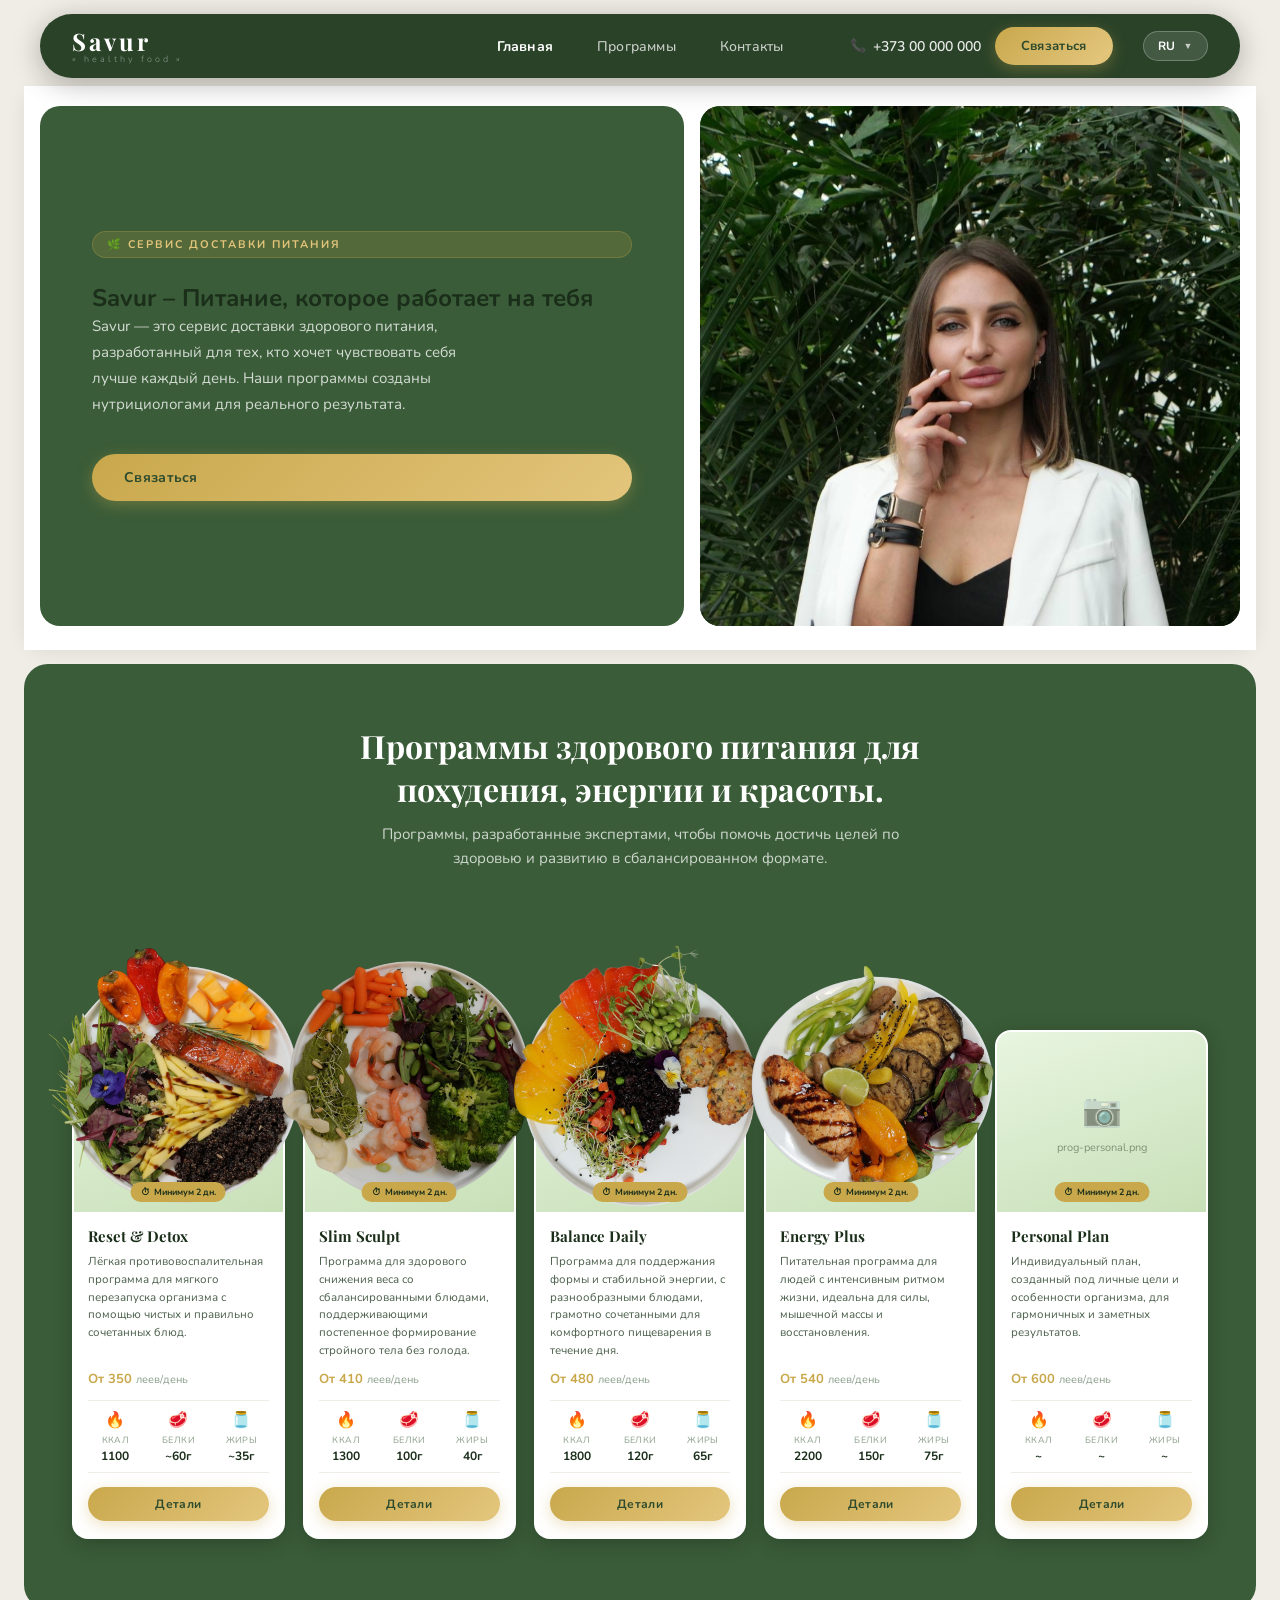
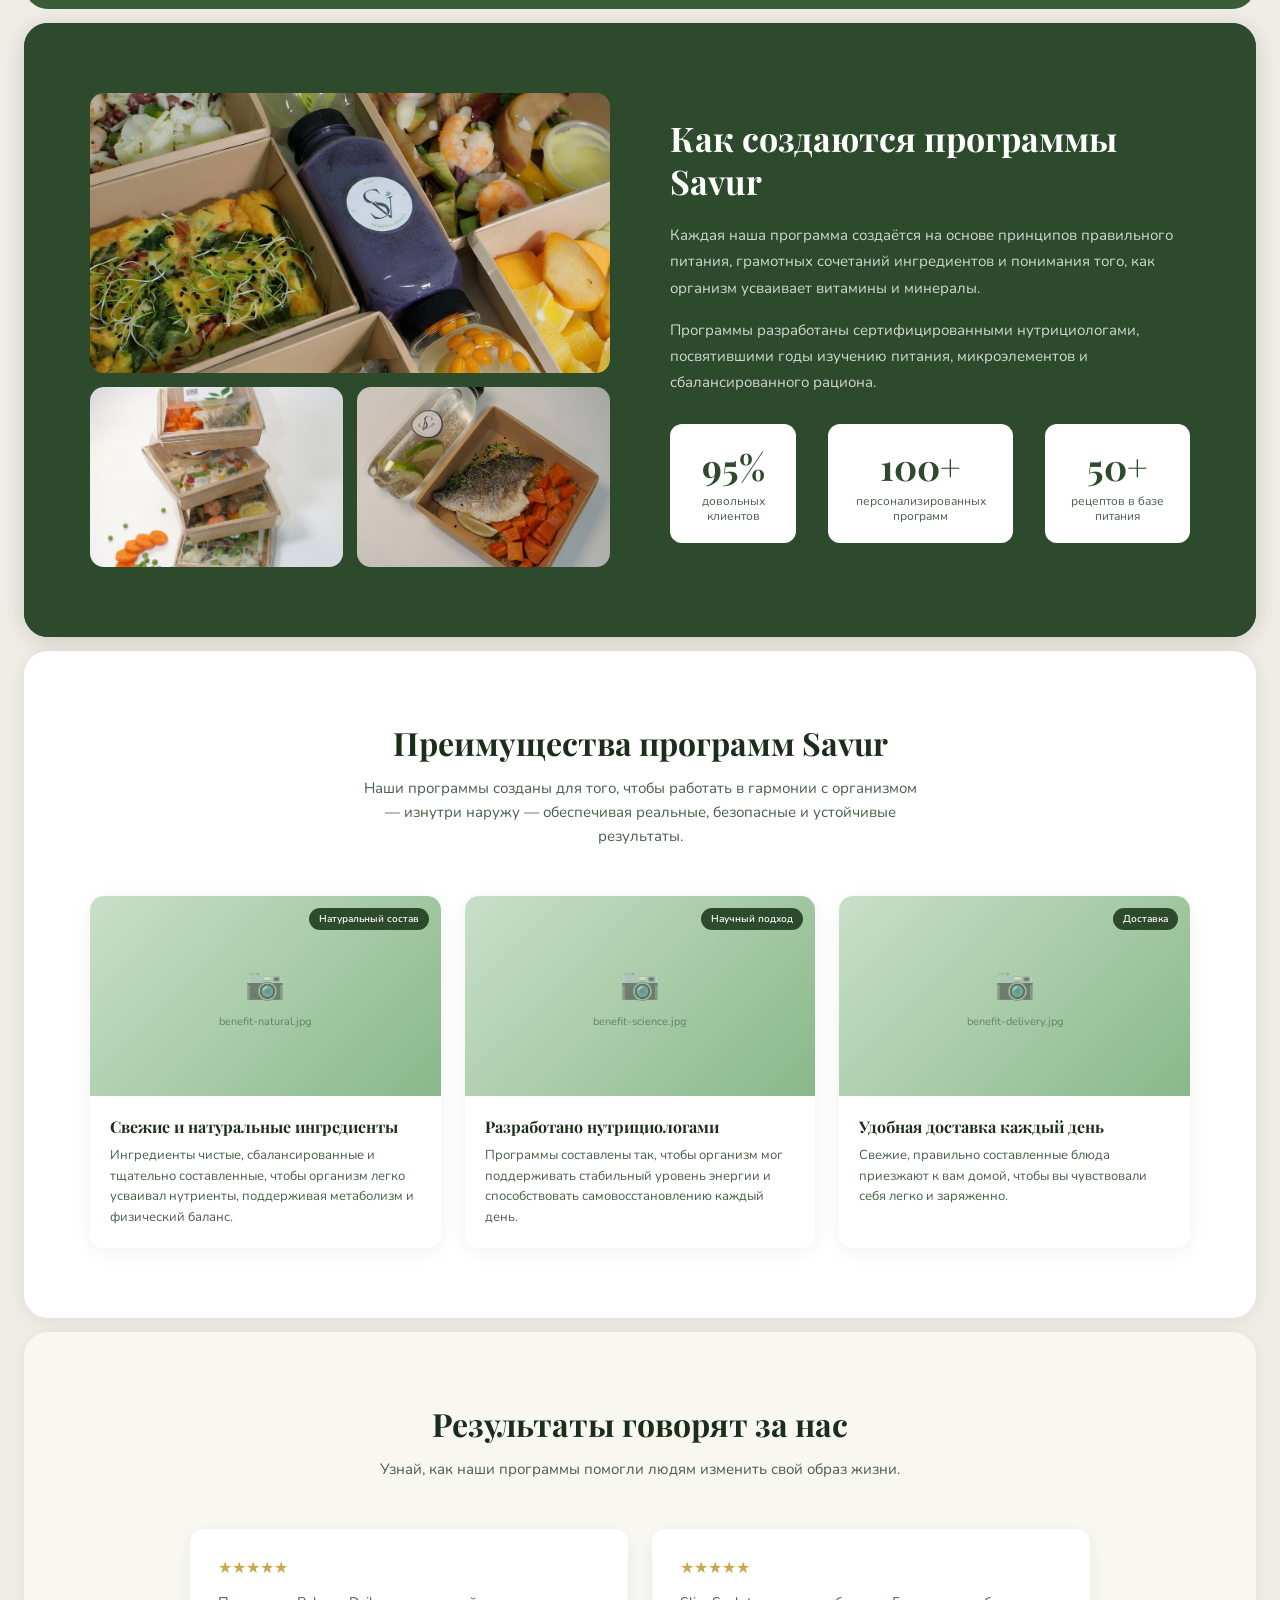
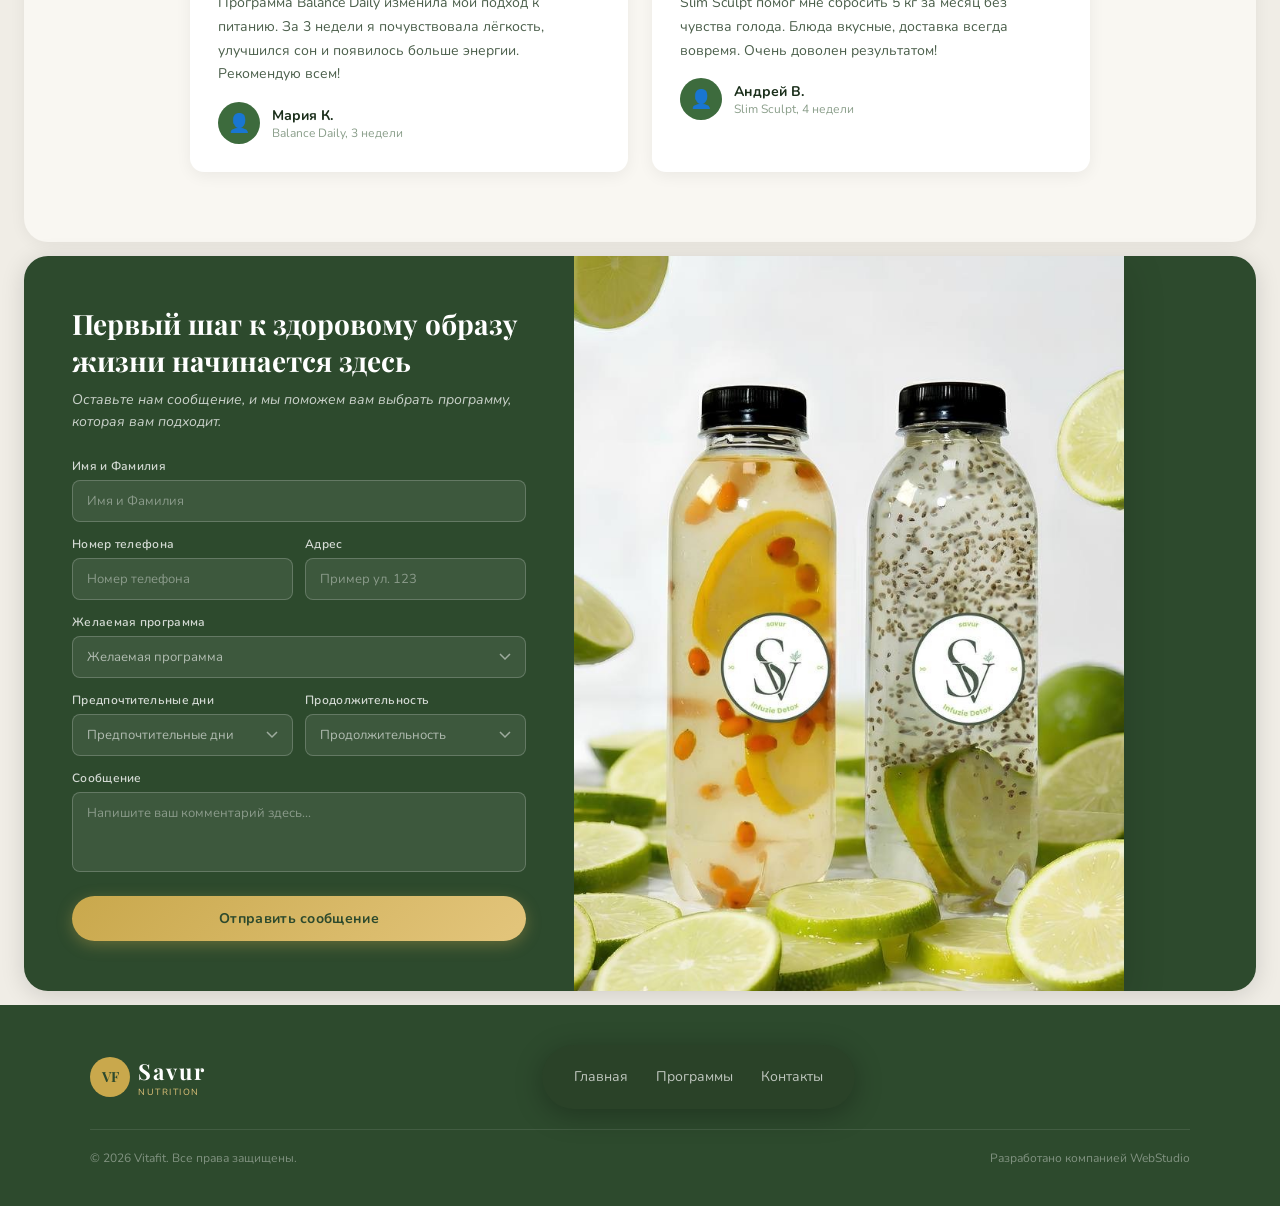
==== index.html @ 03d3e748 "06,03" ====
<!DOCTYPE html>
<html lang="ru">
<head>
<meta charset="UTF-8">
<script>
// Anti-flash: hide body immediately, apply lang before paint
(function(){
  var l=localStorage.getItem('vitafit_lang')||'ru';
  document.documentElement.setAttribute('data-lang-loading',l);
  document.write('<style id="anti-flash-style">body{visibility:hidden!important}</style>');
})();
</script>
<meta name="viewport" content="width=device-width, initial-scale=1.0, minimum-scale=1.0, maximum-scale=5.0">
<title>Savur – Главная</title>
<link href="https://fonts.googleapis.com/css2?family=Playfair+Display:wght@400;600;700&family=Nunito:wght@300;400;500;600;700&display=swap" rel="stylesheet">
<style>
  :root{--green-dark:#2d4a2d;--green-mid:#3d6b3d;--green-light:#4e8b4e;--gold:#c9a84c;--gold-light:#e2c47a;--white:#fff;--off-white:#f9f7f2;--text-dark:#1a2e1a;--text-mid:#4a5e4a;--text-light:#8a9e8a}
  *{margin:0;padding:0;box-sizing:border-box}html{scroll-behavior:smooth}
  body{font-family:'Nunito',sans-serif;color:var(--text-dark);background:#f0ede6;padding-top:8px}

  /* ── УНИВЕРСАЛЬНЫЕ СТИЛИ ИЗОБРАЖЕНИЙ ── */
  .site-img {
    width: 100%;
    height: 100%;
    object-fit: cover;
    object-position: center;
    display: block;
  }
  .site-img-round {
    width: 100%;
    height: 100%;
    object-fit: cover;
    object-position: center;
    border-radius: 50%;
    display: block;
  }
  .img-placeholder {
    width: 100%; height: 100%;
    display: flex; flex-direction: column;
    align-items: center; justify-content: center;
    gap: 8px; opacity: 0.45;
    font-family: 'Nunito', sans-serif;
  }
  .img-placeholder span { font-size: 32px; }
  .img-placeholder p { font-size: 11px; color: inherit; text-align: center; padding: 0 12px; }

  /* ── NAV ── */
  .nav-outer{position:sticky;top:14px;z-index:100;padding:0 24px;pointer-events:none}
  nav{background:#2a4228;height:64px;display:flex;align-items:center;justify-content:space-between;border-radius:50px;box-shadow:0 6px 28px rgba(0,0,0,.28);padding:0 32px;pointer-events:all;max-width:1200px;margin:0 auto}
  .nav-logo{display:flex;flex-direction:column;align-items:flex-start;text-decoration:none;line-height:1}
  .nav-logo-icon{display:none!important}
  .nav-logo-text{font-family:'Playfair Display',serif;font-size:24px;font-weight:700;color:#fff;letter-spacing:3px}
  .nav-logo-sub{font-size:9px;color:rgba(255,255,255,.45);letter-spacing:3px;font-weight:300;margin-top:2px}
  .nav-links{display:flex;gap:4px;list-style:none;position:absolute;left:50%;transform:translateX(-50%)}
  .nav-links a{color:rgba(255,255,255,.75);text-decoration:none;font-size:14px;font-weight:500;padding:8px 20px;border-radius:6px;transition:color .2s;letter-spacing:.2px;background:transparent!important;border:none!important;box-shadow:none!important}
  .nav-links a:hover{color:#fff;background:rgba(255,255,255,.08)!important}
  .nav-links a.active{color:#fff;font-weight:700}
  .nav-right{display:flex;align-items:center;gap:14px}
  .nav-phone{display:flex;align-items:center;gap:7px;color:rgba(255,255,255,.9);font-size:14px;font-weight:600;text-decoration:none;transition:color .2s}
  .nav-phone::before{content:'📞';font-size:13px}
  .nav-phone:hover{color:#e2c47a}
  .btn-contact{background:linear-gradient(135deg,#c9a84c 0%,#e2c47a 50%,#c9a84c 100%)!important;background-size:200% auto!important;color:#1a2e1a!important;border:none!important;border-radius:50px!important;padding:10px 26px;font-size:13px;font-weight:700;cursor:pointer;text-decoration:none;font-family:'Nunito',sans-serif;transition:background-position .4s,box-shadow .2s,transform .15s;box-shadow:0 4px 14px rgba(201,168,76,.4)!important}
  .btn-contact:hover{background-position:right center!important;box-shadow:0 6px 20px rgba(201,168,76,.6)!important;transform:translateY(-1px)!important}

  /* LANG SWITCHER */
  .lang-switcher{position:relative;margin-left:16px;user-select:none}
  .lang-trigger{display:flex;align-items:center;gap:6px;background:rgba(255,255,255,.12);color:var(--white);border:1.5px solid rgba(255,255,255,.25);border-radius:50px;padding:6px 14px;font-size:12px;font-weight:700;cursor:pointer;font-family:'Nunito',sans-serif;letter-spacing:.5px;transition:all .2s}
  .lang-trigger:hover{background:rgba(255,255,255,.2);border-color:rgba(255,255,255,.45)}
  .lang-trigger .lang-arrow{font-size:9px;opacity:.7;transition:transform .2s;margin-left:2px}
  .lang-switcher.open .lang-trigger{background:rgba(255,255,255,.2);border-color:rgba(255,255,255,.5)}
  .lang-switcher.open .lang-arrow{transform:rotate(180deg)}
  .lang-dropdown{display:none;position:absolute;top:calc(100% + 6px);right:0;background:var(--green-dark);border:1.5px solid rgba(255,255,255,.18);border-radius:10px;overflow:hidden;min-width:70px;box-shadow:0 8px 24px rgba(0,0,0,.25);z-index:200}
  .lang-switcher.open .lang-dropdown{display:block}
  .lang-option{display:block;width:100%;padding:9px 16px;font-size:12px;font-weight:700;color:rgba(255,255,255,.7);background:transparent;border:none;cursor:pointer;font-family:'Nunito',sans-serif;letter-spacing:.5px;text-align:center;transition:all .15s}
  .lang-option:hover{background:rgba(255,255,255,.1);color:var(--white)}
  .lang-option.active{color:var(--green-dark);background:var(--gold)}

  .section-title{font-family:'Playfair Display',serif;font-size:32px;font-weight:700;color:var(--text-dark);margin-bottom:12px;text-align:center}
  .section-sub{color:var(--text-mid);font-size:15px;text-align:center;max-width:560px;margin:0 auto 48px;line-height:1.6}
  .section-title.white{color:var(--white)}.section-sub.white{color:rgba(255,255,255,.75)}
  .btn-primary{display:inline-block;background:var(--gold);color:var(--green-dark);padding:14px 32px;border-radius:8px;font-weight:700;font-size:14px;text-decoration:none;border:none;cursor:pointer;font-family:'Nunito',sans-serif;transition:background .2s,transform .15s}
  .btn-primary:hover{background:var(--gold-light);transform:translateY(-2px)}

  /* HERO */
  .hero-wrap{padding:20px 40px 32px;background:var(--white);display:flex;gap:16px;align-items:stretch;max-width:1280px;margin:0 auto}
  .hero-left{flex:1;background:#3a5c38;border-radius:20px;padding:60px 52px;display:flex;flex-direction:column;justify-content:center;min-height:520px}
  .hero-tag{display:inline-block;background:rgba(201,168,76,.18);color:var(--gold-light);font-size:11px;font-weight:700;letter-spacing:2px;text-transform:uppercase;padding:5px 14px;border-radius:20px;margin-bottom:24px;border:1px solid rgba(201,168,76,.25)}
  .hero h1{font-family:'Playfair Display',serif;font-size:44px;line-height:1.18;color:var(--white);font-weight:700;margin-bottom:20px}
  .hero h1 span{color:var(--gold-light)}
  .hero-desc{color:rgba(255,255,255,.78);font-size:15px;line-height:1.72;max-width:400px;margin-bottom:36px}

  /* HERO IMAGE — flex:1, фиксированная высота, cover */
  .hero-right {
    flex: 1;
    border-radius: 20px;
    overflow: hidden;
    height: 520px;
    background: linear-gradient(160deg,#4a7a3a,#2a4020);
    position: relative;
  }
  .hero-right .site-img {
    width: 100%;
    height: 100%;
    object-fit: cover;
    object-position: center top;
  }

  /* PROGRAMS */
  .programs-section{background:transparent;padding:60px 48px 70px}
  .programs-grid{display:grid;grid-template-columns:repeat(5,1fr);gap:18px;max-width:1260px;margin:160px auto 0}
  .prog-card{background:var(--white);border-radius:16px;overflow:visible;display:flex;flex-direction:column;transition:transform .2s,box-shadow .2s;box-shadow:0 4px 20px rgba(0,0,0,.22);border:2px solid rgba(255,255,255,.9)}
  .prog-card:hover{transform:translateY(-5px);box-shadow:0 14px 36px rgba(0,0,0,.32)}

  /* КАРТОЧКИ ПРОГРАММ */
  .prog-card-img {
    height: 180px;
    overflow: visible;
    position: relative;
    background: linear-gradient(160deg,#e8f5e0 0%,#c8e0b8 100%);
    border-radius: 14px 14px 0 0;
    flex-shrink: 0;
  }
  .prog-card-img .site-img {
    width: 130%;
    height: auto;
    max-height: 340px;
    object-fit: contain;
    object-position: center bottom;
    position: absolute;
    bottom: 0;
    left: 50%;
    transform: translateX(-50%);
  }

  .prog-badge{position:absolute;bottom:10px;left:50%;transform:translateX(-50%);white-space:nowrap;background:var(--gold);color:#1a2e1a;font-size:9px;font-weight:700;padding:4px 10px;border-radius:20px;display:flex;align-items:center;gap:4px}
  .prog-badge::before{content:'⏱';font-size:9px}
  .prog-card-body{padding:14px 14px 16px;display:flex;flex-direction:column;flex:1}
  .prog-card-name{font-family:'Playfair Display',serif;font-size:15px;font-weight:700;color:var(--text-dark);margin-bottom:7px}
  .prog-card-desc{font-size:11.5px;color:var(--text-mid);line-height:1.55;margin-bottom:10px;flex:1}
  .prog-card-price{font-size:13px;font-weight:700;color:var(--gold);margin-bottom:12px}
  .prog-card-price span{font-size:11px;color:var(--text-light);font-weight:400}
  .prog-macros{display:flex;gap:8px;margin-bottom:14px;padding:8px 0;border-top:1px solid #f0ede6;border-bottom:1px solid #f0ede6}
  .macro-item{flex:1;text-align:center}
  .macro-icon{font-size:16px;margin-bottom:3px;display:block}
  .macro-label{font-size:9px;color:var(--text-light);text-transform:uppercase;letter-spacing:.4px;display:block;margin-bottom:2px}
  .macro-val{font-size:12px;font-weight:700;color:var(--text-dark);display:block}
  .btn-sm{display:block;text-align:center;background:linear-gradient(135deg,#c9a84c 0%,#e2c47a 50%,#c9a84c 100%);background-size:200% auto;color:#1a2e1a;padding:9px 16px;border-radius:50px;font-size:12px;font-weight:700;text-decoration:none;transition:background-position .3s,box-shadow .2s;box-shadow:0 3px 10px rgba(201,168,76,.3)}
  .btn-sm:hover{background-position:right center;box-shadow:0 5px 16px rgba(201,168,76,.5)}

  /* HOW */
  .how-section{background:var(--green-dark);padding:70px 40px}
  .how-inner{max-width:1100px;margin:0 auto;display:grid;grid-template-columns:1fr 1fr;gap:60px;align-items:center}
  .how-imgs{display:grid;grid-template-columns:1fr 1fr;grid-template-rows:auto auto;gap:14px}

  /* HOW IMAGES — фиксированная высота, cover */
  .how-img-big {
    grid-column: 1/-1;
    height: 280px;
    border-radius: 14px;
    overflow: hidden;
    background: linear-gradient(135deg,#4a7a3a,#2a5020);
  }
  .how-img-big .site-img {
    width: 100%;
    height: 100%;
    object-fit: cover;
    object-position: center;
  }
  .how-img-sm {
    height: 180px;
    border-radius: 14px;
    overflow: hidden;
    background: linear-gradient(135deg,#4a7a3a,#2a5020);
  }
  .how-img-sm .site-img {
    width: 100%;
    height: 100%;
    object-fit: cover;
    object-position: center;
  }

  .how-text h2{font-family:'Playfair Display',serif;font-size:34px;font-weight:700;color:var(--white);margin-bottom:20px;line-height:1.25}
  .how-text p{color:rgba(255,255,255,.78);line-height:1.75;font-size:15px;margin-bottom:16px}
  .stats-row{display:flex;gap:32px;margin-top:28px}
  .stat-num{font-family:'Playfair Display',serif;font-size:36px;font-weight:700;color:var(--green-dark)}
  .stat-label{font-size:12px;color:var(--text-mid);margin-top:4px;line-height:1.3;text-align:center}
  .stat-item{text-align:center;background:var(--white);border-radius:12px;padding:18px 12px}

  /* BENEFITS */
  .benefits-section{background:transparent;padding:70px 40px}
  .benefits-grid{max-width:1100px;margin:0 auto;display:grid;grid-template-columns:repeat(3,1fr);gap:24px}
  .benefit-card{border-radius:14px;overflow:hidden;box-shadow:0 4px 20px rgba(0,0,0,.06);transition:transform .2s,box-shadow .2s}
  .benefit-card:hover{transform:translateY(-4px);box-shadow:0 8px 28px rgba(0,0,0,.1)}

  /* BENEFIT IMAGES — фиксированная высота, cover */
  .benefit-img {
    height: 200px;
    overflow: hidden;
    position: relative;
    background: linear-gradient(135deg,#c8e0c8,#8ab88a);
  }
  .benefit-img .site-img {
    width: 100%;
    height: 100%;
    object-fit: cover;
    object-position: center;
  }
  .benefit-img .tag{position:absolute;top:12px;right:12px;background:var(--green-dark);color:var(--white);font-size:10px;font-weight:600;padding:4px 10px;border-radius:20px}
  .benefit-body{padding:20px;background:var(--white)}
  .benefit-body h4{font-family:'Playfair Display',serif;font-size:16px;color:var(--text-dark);margin-bottom:8px}
  .benefit-body p{font-size:13px;color:var(--text-mid);line-height:1.6}

  /* TESTIMONIALS */
  .testimonials-section{background:transparent;padding:70px 40px}
  .testimonials-slider{max-width:900px;margin:0 auto;display:grid;grid-template-columns:1fr 1fr;gap:24px}
  .testimonial-card{background:var(--white);border-radius:14px;padding:28px;box-shadow:0 4px 16px rgba(0,0,0,.06)}
  .stars{color:var(--gold);font-size:16px;margin-bottom:12px}
  .testimonial-text{font-size:14px;color:var(--text-mid);line-height:1.7;margin-bottom:16px}
  .testimonial-author{display:flex;align-items:center;gap:12px}
  .author-avatar{width:42px;height:42px;border-radius:50%;background:var(--green-mid);display:flex;align-items:center;justify-content:center;color:var(--white);font-size:18px}
  .author-name{font-weight:700;font-size:14px;color:var(--text-dark)}
  .author-sub{font-size:12px;color:var(--text-light)}

  /* CTA */
  .cta-section{background:transparent;display:grid;grid-template-columns:1fr 1fr;border-radius:20px;overflow:hidden;max-width:1100px;margin:60px auto;box-shadow:0 12px 40px rgba(0,0,0,.15)}
  .cta-form-wrap{padding:50px 48px}
  .cta-form-wrap h2{font-family:'Playfair Display',serif;font-size:28px;color:var(--white);font-weight:700;margin-bottom:10px;line-height:1.3}
  .cta-form-wrap>p{color:rgba(255,255,255,.75);font-size:14px;font-style:italic;line-height:1.6;margin-bottom:24px}
  .cta-form-group{margin-bottom:14px}
  .cta-form-group label{display:block;font-size:12px;font-weight:600;color:rgba(255,255,255,.8);margin-bottom:6px;letter-spacing:.3px}
  .cta-form-group input,.cta-form-group select,.cta-form-group textarea{width:100%;padding:11px 14px;border:1.5px solid rgba(255,255,255,.2);border-radius:8px;font-size:13px;font-family:'Nunito',sans-serif;background:rgba(255,255,255,.08);color:var(--white);transition:border-color .2s,background .2s;outline:none}
  .cta-form-group input::placeholder,.cta-form-group textarea::placeholder{color:rgba(255,255,255,.4)}
  .cta-form-group select{color:rgba(255,255,255,.6);-webkit-appearance:none;background-image:url("data:image/svg+xml,%3Csvg xmlns='http://www.w3.org/2000/svg' width='12' height='8' viewBox='0 0 12 8'%3E%3Cpath d='M1 1l5 5 5-5' stroke='rgba(255,255,255,0.5)' stroke-width='1.5' fill='none'/%3E%3C/svg%3E");background-repeat:no-repeat;background-position:right 14px center;background-color:rgba(255,255,255,.08)}
  .cta-form-group select option{background:var(--green-dark);color:var(--white)}
  .cta-form-group input:focus,.cta-form-group select:focus,.cta-form-group textarea:focus{border-color:var(--gold);background:rgba(255,255,255,.12)}
  .cta-form-row{display:grid;grid-template-columns:1fr 1fr;gap:12px;margin-bottom:14px}
  .cta-phone-row{display:grid;grid-template-columns:100px 1fr;gap:8px}
  .cta-form-group textarea{resize:none;min-height:80px}
  .btn-cta-submit{background:var(--gold);color:var(--green-dark);border:none;border-radius:8px;padding:13px;font-size:14px;font-weight:700;cursor:pointer;font-family:'Nunito',sans-serif;transition:background .2s,transform .15s;width:100%;margin-top:4px}
  .btn-cta-submit:hover{background:var(--gold-light);transform:translateY(-1px)}

  /* CTA IMAGE — заполняет правую колонку полностью */
  .cta-right-img {
    overflow: hidden;
    position: relative;
    background: linear-gradient(135deg,#3a6030 0%,#1e3d18 100%);
    min-height: 400px;
  }
  .cta-right-img .site-img {
    width: 100%;
    height: 100%;
    object-fit: cover;
    object-position: center;
    position: absolute;
    top: 0; left: 0;
  }

  /* FOOTER */
  footer{background:var(--green-dark);padding:40px}
  .footer-inner{max-width:1100px;margin:0 auto;display:flex;justify-content:space-between;align-items:center;padding-bottom:20px;margin-bottom:20px;border-bottom:1px solid rgba(255,255,255,.1)}
  .footer-logo{display:flex;align-items:center;gap:8px;text-decoration:none}
  .footer-logo-icon{width:40px;height:40px;background:var(--gold);border-radius:50%;display:flex;align-items:center;justify-content:center;font-family:'Playfair Display',serif;font-size:14px;font-weight:700;color:var(--green-dark)}
  .footer-logo-text{font-family:'Playfair Display',serif;font-size:22px;font-weight:700;color:var(--white);letter-spacing:2px}
  .footer-nav{display:flex;gap:28px}
  .footer-nav a{color:rgba(255,255,255,.7);text-decoration:none;font-size:14px;transition:color .2s}
  .footer-nav a:hover{color:var(--gold-light)}
  .footer-bottom{max-width:1100px;margin:0 auto;display:flex;justify-content:space-between;align-items:center}
  .footer-copy,.footer-dev{color:rgba(255,255,255,.4);font-size:12px}

  /* MODAL */
  .modal-overlay{display:none;position:fixed;inset:0;background:rgba(0,0,0,.6);z-index:1000;align-items:center;justify-content:center;padding:20px}
  .modal-overlay.open{display:flex}
  .modal{background:var(--white);border-radius:20px;max-width:560px;width:100%;overflow:hidden;box-shadow:0 20px 60px rgba(0,0,0,.3);animation:modalIn .25s ease}
  @keyframes modalIn{from{opacity:0;transform:scale(.95) translateY(16px)}to{opacity:1;transform:scale(1) translateY(0)}}
  .modal-img{height:180px;background:linear-gradient(135deg,#4a7a3a,#2a5020);display:flex;align-items:center;justify-content:center;font-size:64px;position:relative}
  .modal-badge{position:absolute;top:14px;left:14px;background:var(--gold);color:var(--green-dark);font-size:10px;font-weight:700;padding:4px 12px;border-radius:20px}
  .modal-close{position:absolute;top:14px;right:14px;background:rgba(0,0,0,.3);color:var(--white);border:none;width:32px;height:32px;border-radius:50%;font-size:18px;cursor:pointer;display:flex;align-items:center;justify-content:center;transition:background .2s}
  .modal-close:hover{background:rgba(0,0,0,.5)}
  .modal-body{padding:28px 32px 32px}
  .modal-title{font-family:'Playfair Display',serif;font-size:26px;font-weight:700;color:var(--text-dark);margin-bottom:8px}
  .modal-price{font-size:18px;font-weight:700;color:var(--green-dark);margin-bottom:14px}
  .modal-price span{font-size:13px;color:var(--text-light);font-weight:400}
  .modal-desc{font-size:14px;color:var(--text-mid);line-height:1.7;margin-bottom:18px}
  .modal-features{list-style:none;margin-bottom:24px}
  .modal-features li{font-size:13px;color:var(--text-mid);padding:5px 0;display:flex;align-items:center;gap:8px;border-bottom:1px solid #f0f0f0}
  .modal-features li:last-child{border-bottom:none}
  .modal-features li::before{content:'✓';color:var(--green-light);font-weight:700;font-size:14px;flex-shrink:0}
  .modal-actions{display:flex;gap:12px}
  .btn-modal-order{flex:1;background:var(--gold);color:var(--green-dark);border:none;border-radius:8px;padding:12px;font-size:14px;font-weight:700;cursor:pointer;font-family:'Nunito',sans-serif;transition:background .2s;text-decoration:none;text-align:center;display:block}
  .btn-modal-order:hover{background:var(--gold-light)}
  .btn-modal-close{background:transparent;color:var(--text-mid);border:2px solid #ddd;border-radius:8px;padding:12px 20px;font-size:14px;font-weight:600;cursor:pointer;font-family:'Nunito',sans-serif;transition:all .2s}
  .btn-modal-close:hover{border-color:var(--green-mid);color:var(--green-dark)}

  /* SECTION CONTAINERS */
  .sc{margin:14px auto;border-radius:24px;overflow:hidden;max-width:1200px;width:calc(100% - 48px)}
  .sc:first-of-type{margin-top:32px}
  .sc-white{background:var(--white);box-shadow:0 2px 20px rgba(0,0,0,.08)}
  .sc-green{background:#3a5c38}
  .sc-offwhite{background:var(--off-white);box-shadow:0 2px 16px rgba(0,0,0,.06)}
  .sc-dark{background:var(--green-dark);box-shadow:0 4px 24px rgba(0,0,0,.14)}

  /* GOLDEN BUTTONS */
  .btn-primary, .btn-order, .btn-cta-submit, .btn-om-submit,
  .btn-fill, .btn-sm, .btn-contact, .btn-modal-order {
    background: linear-gradient(135deg, #c9a84c 0%, #e2c47a 50%, #c9a84c 100%) !important;
    background-size: 200% auto !important;
    color: #2d4a2d !important;
    border: none !important;
    border-radius: 30px !important;
    font-weight: 700 !important;
    letter-spacing: 0.3px;
    transition: background-position 0.4s ease, transform 0.2s ease, box-shadow 0.2s ease !important;
    box-shadow: 0 4px 15px rgba(201,168,76,0.35) !important;
    cursor: pointer;
    text-decoration: none;
    display: inline-block;
  }
  .btn-primary:hover, .btn-order:hover, .btn-cta-submit:hover, .btn-om-submit:hover,
  .btn-fill:hover, .btn-sm:hover, .btn-contact:hover, .btn-modal-order:hover {
    background-position: right center !important;
    transform: translateY(-2px) scale(1.02) !important;
    box-shadow: 0 6px 22px rgba(201,168,76,0.55) !important;
    color: #1a2e1a !important;
  }
  .btn-outline {
    background: transparent !important;
    color: var(--green-dark) !important;
    border: 2px solid var(--green-mid) !important;
    border-radius: 30px !important;
    box-shadow: none !important;
    transition: all 0.2s !important;
  }
  .btn-outline:hover {
    background: var(--green-dark) !important;
    color: white !important;
    transform: translateY(-1px) !important;
    box-shadow: 0 4px 12px rgba(45,74,45,0.25) !important;
  }

  /* ITI Phone */
  .iti { width: 100% !important; }
  .iti__flag-container { position: absolute !important; background: transparent !important; }
  .iti__selected-flag { background: transparent !important; border-radius: 8px 0 0 8px !important; }
  .iti__selected-flag:hover,.iti__selected-flag:focus { background: rgba(0,0,0,.04) !important; }
  .iti--separate-dial-code .iti__selected-flag { background: rgba(0,0,0,.03) !important; border-right: 1px solid #e2e2e2 !important; }
  .iti--separate-dial-code .iti__selected-flag:hover { background: rgba(0,0,0,.06) !important; }
  .order-modal .iti--separate-dial-code .iti__selected-flag,
  .cta-form-wrap .iti--separate-dial-code .iti__selected-flag { background: rgba(255,255,255,.08) !important; border-right: 1px solid rgba(255,255,255,.15) !important; }
  .order-modal .iti--separate-dial-code .iti__selected-flag:hover,
  .cta-form-wrap .iti--separate-dial-code .iti__selected-flag:hover { background: rgba(255,255,255,.15) !important; }
  .phone-iti-wrap { width: 100%; }
  .iti input[type=tel], .iti input[type=text] { padding-left: 90px !important; width: 100% !important; }

  @media(max-width:900px){
    nav{padding:0 16px}.nav-links{display:none}
    .hero-wrap{flex-direction:column;padding:12px 16px 20px}
    .hero-left{padding:40px 28px;min-height:auto}
    .hero h1{font-size:30px}
    .hero-right{height:260px}
    .programs-grid{grid-template-columns:repeat(2,1fr)}
    .how-inner{grid-template-columns:1fr}.how-imgs{grid-template-columns:1fr 1fr}
    .benefits-grid{grid-template-columns:1fr}
    .testimonials-slider{grid-template-columns:1fr}
    .cta-section{grid-template-columns:1fr;margin:20px}.cta-right-img{display:none}
    .sc{width:calc(100% - 24px)}
  }
</style>
  <link rel="stylesheet" href="https://cdnjs.cloudflare.com/ajax/libs/intl-tel-input/17.0.19/css/intlTelInput.css"/>
<link rel="stylesheet" href="mobile.css">
</head>
<body>

<div class="nav-outer"><nav>
  <a class="nav-logo" href="index.html">
    <span class="nav-logo-text">Savur</span>
    <span class="nav-logo-sub">« healthy food »</span>
  </a>
  <ul class="nav-links">
    <li><a href="index.html" class="active" data-i18n="nav_home">Главная</a></li>
    <li><a href="programs.html" data-i18n="nav_programs">Программы</a></li>
    <li><a href="contacts.html" data-i18n="nav_contacts">Контакты</a></li>
  </ul>
  <div class="nav-right">
    <a class="nav-phone" href="tel:+37300000000">+373 00 000 000</a>
    <a class="btn-contact" href="contacts.html" data-i18n="nav_connect">Связаться</a>
    <div class="lang-switcher">
      <button class="lang-trigger">
        <span class="lang-current">RU</span>
        <span class="lang-arrow">▼</span>
      </button>
      <div class="lang-dropdown">
        <button class="lang-option" data-lang="ru">RU</button>
        <button class="lang-option" data-lang="ro">RO</button>
        <button class="lang-option" data-lang="en">EN</button>
      </div>
    </div>
  </div>
</nav></div>

<div class="sc sc-white" style="overflow:visible"><div class="hero-wrap" style="margin:0;padding:20px 16px 24px">
  <section class="hero-left">
    <span class="hero-tag" data-i18n="hero_tag">🌿 Сервис доставки питания</span>
    <h1 data-i18n="hero_title" data-i18n-html="1">VITAFIT – Питание, <span>которое работает</span> на тебя</h1>
    <p class="hero-desc" data-i18n="hero_desc">VITAFIT — это сервис доставки здорового питания, разработанный для тех, кто хочет чувствовать себя лучше каждый день. Наши программы созданы нутрициологами для реального результата.</p>
    <a class="btn-primary" href="contacts.html" data-i18n="nav_connect">Связаться</a>
  </section>
  <div class="hero-right">
    <img src="images/hero-main.jpg" alt="VITAFIT" class="site-img" onerror="this.style.display='none';this.nextElementSibling.style.display='flex'"><div class="img-placeholder" style="display:none"><span>📷</span><p>hero-main.jpg</p></div>
  </div>
</div></div>

<div class="sc sc-green"><section class="programs-section" style="margin:0;border-radius:0">
  <h2 class="section-title white" data-i18n="prog_section_title" data-i18n-html="1">Программы здорового питания для<br>похудения, энергии и красоты.</h2>
  <p class="section-sub white" data-i18n="prog_section_sub">Программы, разработанные экспертами, чтобы помочь достичь целей по здоровью и развитию в сбалансированном формате.</p>
  <div class="programs-grid">
    <div class="prog-card">
      <div class="prog-card-img">
        <img src="images/prog-reset.png" alt="Reset & Detox" class="site-img" onerror="this.style.display='none';this.nextElementSibling.style.display='flex'"><div class="img-placeholder" style="display:none"><span>📷</span><p>prog-reset.png</p></div>
        <div class="prog-badge" data-i18n="prog_badge_min">Минимум 2 дн.</div>
      </div>
      <div class="prog-card-body">
        <div class="prog-card-name">Reset &amp; Detox</div>
        <div class="prog-card-desc" data-i18n="prog_reset_desc">Лёгкая противовоспалительная программа для мягкого перезапуска организма.</div>
        <div class="prog-card-price">От 350 <span data-i18n="prog_per_day">леев/день</span></div>
        <div class="prog-macros">
          <div class="macro-item"><span class="macro-icon">🔥</span><span class="macro-label" data-i18n="macro_kcal">ккал</span><span class="macro-val">1100</span></div>
          <div class="macro-item"><span class="macro-icon">🥩</span><span class="macro-label" data-i18n="macro_protein">белки</span><span class="macro-val">~60г</span></div>
          <div class="macro-item"><span class="macro-icon">🫙</span><span class="macro-label" data-i18n="macro_fat">жиры</span><span class="macro-val">~35г</span></div>
        </div>
        <a class="btn-sm" href="program-reset.html" data-i18n="prog_details">Детали</a>
      </div>
    </div>
    <div class="prog-card">
      <div class="prog-card-img">
        <img src="images/prog-slim.png" alt="Slim Sculpt" class="site-img" onerror="this.style.display='none';this.nextElementSibling.style.display='flex'"><div class="img-placeholder" style="display:none"><span>📷</span><p>prog-slim.png</p></div>
        <div class="prog-badge" data-i18n="prog_badge_min">Минимум 2 дн.</div>
      </div>
      <div class="prog-card-body">
        <div class="prog-card-name">Slim Sculpt</div>
        <div class="prog-card-desc" data-i18n="prog_slim_desc">Программа для здорового снижения веса с поддерживающими блюдами.</div>
        <div class="prog-card-price">От 410 <span data-i18n="prog_per_day">леев/день</span></div>
        <div class="prog-macros">
          <div class="macro-item"><span class="macro-icon">🔥</span><span class="macro-label" data-i18n="macro_kcal">ккал</span><span class="macro-val">1300</span></div>
          <div class="macro-item"><span class="macro-icon">🥩</span><span class="macro-label" data-i18n="macro_protein">белки</span><span class="macro-val">100г</span></div>
          <div class="macro-item"><span class="macro-icon">🫙</span><span class="macro-label" data-i18n="macro_fat">жиры</span><span class="macro-val">40г</span></div>
        </div>
        <a class="btn-sm" href="program-slim.html" data-i18n="prog_details">Детали</a>
      </div>
    </div>
    <div class="prog-card">
      <div class="prog-card-img">
        <img src="images/prog-balance.png" alt="Balance Daily" class="site-img" onerror="this.style.display='none';this.nextElementSibling.style.display='flex'"><div class="img-placeholder" style="display:none"><span>📷</span><p>prog-balance.png</p></div>
        <div class="prog-badge" data-i18n="prog_badge_min">Минимум 2 дн.</div>
      </div>
      <div class="prog-card-body">
        <div class="prog-card-name">Balance Daily</div>
        <div class="prog-card-desc" data-i18n="prog_balance_desc">Программа для поддержания формы и стабильной энергии с разнообразными блюдами.</div>
        <div class="prog-card-price">От 480 <span data-i18n="prog_per_day">леев/день</span></div>
        <div class="prog-macros">
          <div class="macro-item"><span class="macro-icon">🔥</span><span class="macro-label" data-i18n="macro_kcal">ккал</span><span class="macro-val">1800</span></div>
          <div class="macro-item"><span class="macro-icon">🥩</span><span class="macro-label" data-i18n="macro_protein">белки</span><span class="macro-val">120г</span></div>
          <div class="macro-item"><span class="macro-icon">🫙</span><span class="macro-label" data-i18n="macro_fat">жиры</span><span class="macro-val">65г</span></div>
        </div>
        <a class="btn-sm" href="program-balance.html" data-i18n="prog_details">Детали</a>
      </div>
    </div>
    <div class="prog-card">
      <div class="prog-card-img">
        <img src="images/prog-energy.png" alt="Energy Plus" class="site-img" onerror="this.style.display='none';this.nextElementSibling.style.display='flex'"><div class="img-placeholder" style="display:none"><span>📷</span><p>prog-energy.png</p></div>
        <div class="prog-badge" data-i18n="prog_badge_min">Минимум 2 дн.</div>
      </div>
      <div class="prog-card-body">
        <div class="prog-card-name">Energy Plus</div>
        <div class="prog-card-desc" data-i18n="prog_energy_desc">Питательная программа для людей с интенсивным ритмом жизни.</div>
        <div class="prog-card-price">От 540 <span data-i18n="prog_per_day">леев/день</span></div>
        <div class="prog-macros">
          <div class="macro-item"><span class="macro-icon">🔥</span><span class="macro-label" data-i18n="macro_kcal">ккал</span><span class="macro-val">2200</span></div>
          <div class="macro-item"><span class="macro-icon">🥩</span><span class="macro-label" data-i18n="macro_protein">белки</span><span class="macro-val">150г</span></div>
          <div class="macro-item"><span class="macro-icon">🫙</span><span class="macro-label" data-i18n="macro_fat">жиры</span><span class="macro-val">75г</span></div>
        </div>
        <a class="btn-sm" href="program-energy.html" data-i18n="prog_details">Детали</a>
      </div>
    </div>
    <div class="prog-card">
      <div class="prog-card-img">
        <img src="images/prog-personal.png" alt="Personal Plan" class="site-img" onerror="this.style.display='none';this.nextElementSibling.style.display='flex'"><div class="img-placeholder" style="display:none"><span>📷</span><p>prog-personal.png</p></div>
        <div class="prog-badge" data-i18n="prog_badge_min">Минимум 2 дн.</div>
      </div>
      <div class="prog-card-body">
        <div class="prog-card-name">Personal Plan</div>
        <div class="prog-card-desc" data-i18n="prog_personal_desc">Индивидуальный план, созданный под личные цели и особенности организма.</div>
        <div class="prog-card-price">От 600 <span data-i18n="prog_per_day">леев/день</span></div>
        <div class="prog-macros">
          <div class="macro-item"><span class="macro-icon">🔥</span><span class="macro-label" data-i18n="macro_kcal">ккал</span><span class="macro-val">~</span></div>
          <div class="macro-item"><span class="macro-icon">🥩</span><span class="macro-label" data-i18n="macro_protein">белки</span><span class="macro-val">~</span></div>
          <div class="macro-item"><span class="macro-icon">🫙</span><span class="macro-label" data-i18n="macro_fat">жиры</span><span class="macro-val">~</span></div>
        </div>
        <a class="btn-sm" href="program-personal.html" data-i18n="prog_details">Детали</a>
      </div>
    </div>
  </div>
</section></div>

<div class="sc sc-dark"><section class="how-section" style="margin:0;border-radius:0">
  <div class="how-inner">
    <div class="how-imgs">
      <div class="how-img-big"><img src="images/how-1.jpg" alt="" class="site-img" onerror="this.style.display='none';this.nextElementSibling.style.display='flex'"><div class="img-placeholder" style="display:none"><span>📷</span><p>how-1.jpg</p></div></div>
      <div class="how-img-sm"><img src="images/how-2.jpg" alt="" class="site-img" onerror="this.style.display='none';this.nextElementSibling.style.display='flex'"><div class="img-placeholder" style="display:none"><span>📷</span><p>how-2.jpg</p></div></div>
      <div class="how-img-sm"><img src="images/how-3.jpg" alt="" class="site-img" onerror="this.style.display='none';this.nextElementSibling.style.display='flex'"><div class="img-placeholder" style="display:none"><span>📷</span><p>how-3.jpg</p></div></div>
    </div>
    <div class="how-text">
      <h2 data-i18n="how_title">Как создаются программы VITAFIT</h2>
      <p data-i18n="how_p1">Каждая наша программа создаётся на основе принципов правильного питания, грамотных сочетаний ингредиентов и понимания того, как организм усваивает витамины и минералы.</p>
      <p data-i18n="how_p2">Программы разработаны сертифицированными нутрициологами, посвятившими годы изучению питания, микроэлементов и сбалансированного рациона.</p>
      <div class="stats-row">
        <div class="stat-item"><div class="stat-num">95%</div><div class="stat-label" data-i18n="how_stat1">довольных клиентов</div></div>
        <div class="stat-item"><div class="stat-num">100+</div><div class="stat-label" data-i18n="how_stat2">персонализированных программ</div></div>
        <div class="stat-item"><div class="stat-num">50+</div><div class="stat-label" data-i18n="how_stat3">рецептов в базе питания</div></div>
      </div>
    </div>
  </div>
</section></div>

<div class="sc sc-white"><section class="benefits-section" style="margin:0;border-radius:0">
  <h2 class="section-title" data-i18n="ben_title">Преимущества программ VITAFIT</h2>
  <p class="section-sub" data-i18n="ben_sub">Наши программы созданы для того, чтобы работать в гармонии с организмом — изнутри наружу — обеспечивая реальные, безопасные и устойчивые результаты.</p>
  <div class="benefits-grid">
    <div class="benefit-card">
      <div class="benefit-img">
        <img src="images/benefit-natural.jpg" alt="Натуральный состав" class="site-img" onerror="this.style.display='none';this.nextElementSibling.style.display='flex'"><div class="img-placeholder" style="display:none"><span>📷</span><p>benefit-natural.jpg</p></div>
        <div class="tag" data-i18n="ben1_tag">Натуральный состав</div>
      </div>
      <div class="benefit-body"><h4 data-i18n="ben1_title">Свежие и натуральные ингредиенты</h4><p data-i18n="ben1_desc">Ингредиенты чистые, сбалансированные и тщательно составленные, чтобы организм легко усваивал нутриенты, поддерживая метаболизм и физический баланс.</p></div>
    </div>
    <div class="benefit-card">
      <div class="benefit-img">
        <img src="images/benefit-science.jpg" alt="Научный подход" class="site-img" onerror="this.style.display='none';this.nextElementSibling.style.display='flex'"><div class="img-placeholder" style="display:none"><span>📷</span><p>benefit-science.jpg</p></div>
        <div class="tag" data-i18n="ben2_tag">Научный подход</div>
      </div>
      <div class="benefit-body"><h4 data-i18n="ben2_title">Разработано нутрициологами</h4><p data-i18n="ben2_desc">Программы составлены так, чтобы организм мог поддерживать стабильный уровень энергии и способствовать самовосстановлению каждый день.</p></div>
    </div>
    <div class="benefit-card">
      <div class="benefit-img">
        <img src="images/benefit-delivery.jpg" alt="Доставка" class="site-img" onerror="this.style.display='none';this.nextElementSibling.style.display='flex'"><div class="img-placeholder" style="display:none"><span>📷</span><p>benefit-delivery.jpg</p></div>
        <div class="tag" data-i18n="ben3_tag">Доставка</div>
      </div>
      <div class="benefit-body"><h4 data-i18n="ben3_title">Удобная доставка каждый день</h4><p data-i18n="ben3_desc">Свежие, правильно составленные блюда приезжают к вам домой, чтобы вы чувствовали себя легко и заряженно.</p></div>
    </div>
  </div>
</section></div>

<div class="sc sc-offwhite"><section class="testimonials-section" style="margin:0;border-radius:0">
  <h2 class="section-title" data-i18n="test_title">Результаты говорят за нас</h2>
  <p class="section-sub" data-i18n="test_sub">Узнай, как наши программы помогли людям изменить свой образ жизни.</p>
  <div class="testimonials-slider">
    <div class="testimonial-card"><div class="stars">★★★★★</div><p class="testimonial-text" data-i18n="test1_text">Программа Balance Daily изменила мой подход к питанию. За 3 недели я почувствовала лёгкость, улучшился сон и появилось больше энергии. Рекомендую всем!</p><div class="testimonial-author"><div class="author-avatar">👤</div><div><div class="author-name" data-i18n="test1_author">Мария К.</div><div class="author-sub" data-i18n="test1_sub">Balance Daily, 3 недели</div></div></div></div>
    <div class="testimonial-card"><div class="stars">★★★★★</div><p class="testimonial-text" data-i18n="test2_text">Slim Sculpt помог мне сбросить 5 кг за месяц без чувства голода. Блюда вкусные, доставка всегда вовремя. Очень доволен результатом!</p><div class="testimonial-author"><div class="author-avatar">👤</div><div><div class="author-name" data-i18n="test2_author">Андрей В.</div><div class="author-sub" data-i18n="test2_sub">Slim Sculpt, 4 недели</div></div></div></div>
  </div>
</section></div>

<div class="sc sc-dark"><section class="cta-section" style="margin:0;border-radius:0">
  <div class="cta-form-wrap">
    <h2 data-i18n="cta_title">Первый шаг к здоровому образу жизни начинается здесь</h2>
    <p data-i18n="cta_sub">Оставьте нам сообщение, и мы поможем вам выбрать программу, которая вам подходит.</p>
    <div class="cta-form-group">
      <label data-i18n="f_name">Имя и Фамилия</label>
      <input type="text" placeholder="Имя и Фамилия" data-i18n="f_name_ph">
    </div>
    <div class="cta-form-row">
      <div class="cta-form-group" style="margin-bottom:0">
        <label data-i18n="f_phone">Номер телефона</label>
        <div class="phone-iti-wrap"><input type="tel" class="phone-iti" placeholder="Номер телефона" data-i18n="f_phone" data-i18n-ph="1"></div>
      </div>
      <div class="cta-form-group" style="margin-bottom:0">
        <label data-i18n="f_address">Адрес</label>
        <input type="text" placeholder="Пример ул. 123" data-i18n="f_address_ph">
      </div>
    </div>
    <div class="cta-form-group">
      <label data-i18n="f_program">Желаемая программа</label>
      <select>
        <option value="" data-i18n="f_program_ph">Желаемая программа</option>
        <option>Reset &amp; Detox</option>
        <option>Slim Sculpt</option>
        <option>Balance Daily</option>
        <option>Energy Plus</option>
        <option>Personal Plan</option>
      </select>
    </div>
    <div class="cta-form-row">
      <div class="cta-form-group" style="margin-bottom:0">
        <label data-i18n="f_days">Предпочтительные дни</label>
        <select data-i18n-opt="f_days_1,f_days_2,f_days_3">
          <option value="" data-i18n="f_days_ph">Предпочтительные дни</option>
          <option>Будние дни</option>
          <option>Выходные</option>
          <option>Каждый день</option>
        </select>
      </div>
      <div class="cta-form-group" style="margin-bottom:0">
        <label data-i18n="f_duration">Продолжительность</label>
        <select data-i18n-opt="f_dur_1,f_dur_2,f_dur_3,f_dur_4">
          <option value="" data-i18n="f_duration_ph">Продолжительность</option>
          <option>2 дня</option>
          <option>1 неделя</option>
          <option>2 недели</option>
          <option>1 месяц</option>
        </select>
      </div>
    </div>
    <div class="cta-form-group">
      <label data-i18n="f_message">Сообщение</label>
      <textarea placeholder="Напишите ваш комментарий здесь..." data-i18n="f_message_ph"></textarea>
    </div>
    <button class="btn-cta-submit" data-i18n="f_submit">Отправить сообщение</button>
  </div>
  <div class="cta-right-img">
    <img src="images/cta-bottle.jpg" alt="Детокс" class="site-img" onerror="this.style.display='none';this.nextElementSibling.style.display='flex'"><div class="img-placeholder" style="display:none"><span>📷</span><p>cta-bottle.jpg</p></div>
  </div>
</section></div>

<footer>
  <div class="footer-inner">
    <a class="footer-logo" href="index.html">
      <div class="footer-logo-icon">VF</div>
      <div><div class="footer-logo-text">Savur</div><div style="font-size:9px;color:var(--gold-light);letter-spacing:1.5px;text-transform:uppercase;">nutrition</div></div>
    </a>
    <nav class="footer-nav">
      <a href="index.html" data-i18n="nav_home">Главная</a>
      <a href="programs.html" data-i18n="nav_programs">Программы</a>
      <a href="contacts.html" data-i18n="nav_contacts">Контакты</a>
    </nav>
  </div>
  <div class="footer-bottom">
    <span class="footer-copy" data-i18n="footer_copy">© 2026 Vitafit. Все права защищены.</span>
    <span class="footer-dev" data-i18n="footer_dev">Разработано компанией WebStudio</span>
  </div>
</footer>

<!-- MODAL -->
<div class="modal-overlay" id="modal-overlay" onclick="closeModal(event)">
  <div class="modal" id="modal">
    <div class="modal-img" id="modal-img">
      <span id="modal-emoji"></span>
      <div class="modal-badge" id="modal-badge">Минимум 2 дн.</div>
      <button class="modal-close" onclick="closeModalDirect()">✕</button>
    </div>
    <div class="modal-body">
      <div class="modal-title" id="modal-title"></div>
      <div class="modal-price" id="modal-price"></div>
      <div class="modal-desc" id="modal-desc"></div>
      <ul class="modal-features" id="modal-features"></ul>
      <div class="modal-actions">
        <a class="btn-modal-order" href="contacts.html">Заказать программу</a>
        <button class="btn-modal-close" onclick="closeModalDirect()">Закрыть</button>
      </div>
    </div>
  </div>
</div>

<script>
const programs = {
  'reset': {
    emoji: '🥦', title: 'Reset & Detox', price: 'от 350 <span>леев/день</span>',
    desc: 'Reset & Detox обеспечивает мягкий перезапуск организма без строгих ограничений. Блюда включают овощи, лёгкий белок и ингредиенты с детокс-эффектом, поддерживающие дренаж, пищеварение и сияние кожи. Идеально для начала пути к здоровому образу жизни.',
    features: ['Снижение воспаления и лёгкость в теле', 'Более стабильное пищеварение', 'Мягкая чистка улучшает тонус кожи', 'Подходит для новичков без опыта диет']
  },
  'slim': {
    emoji: '🥗', title: 'Slim Sculpt', price: 'от 410 <span>леев/день</span>',
    desc: 'Slim Sculpt поддерживает здоровое похудение и моделирование фигуры без голода. Сбалансированные блюда содержат нежирный белок, чистые углеводы и клетчатку для постепенного снижения жира. Программа стабилизирует уровень сахара и снижает аппетит.',
    features: ['Таяние лишних килограммов без голода', 'Улучшение пищеварения и стабильная энергия', 'Сохранение мышечной массы', 'Подходит как новичкам, так и опытным']
  },
  'balance': {
    emoji: '🍱', title: 'Balance Daily', price: 'от 480 <span>леев/день</span>',
    desc: 'Balance Daily идеально подходит для поддержания веса и полноценного питания. Сытные и разнообразные блюда обеспечивают стабильную энергию в течение дня и снижают тягу к еде. Подходит для активных женщин и занятых людей.',
    features: ['Постоянная энергия в течение дня', 'Разнообразное и полноценное питание', 'Без тяги к сладкому и колебаний сахара', 'Лёгкий старт без дополнительных усилий']
  },
  'energy': {
    emoji: '⚡', title: 'Energy Plus', price: 'от 540 <span>леев/день</span>',
    desc: 'Energy Plus предназначена для активных людей и спортсменов. Сложные углеводы, качественные белки и полезные жиры обеспечивают максимальную выносливость и поддерживают мышечную массу. Программа поддерживает метаболизм и производительность.',
    features: ['Высокая энергия и выносливость', 'Оптимальное восстановление после тренировок', 'Поддержка мышечной массы', 'Для интенсивных физических нагрузок']
  },
  'personal': {
    emoji: '⭐', title: 'Personal Plan', price: 'от 600 <span>леев/день</span>',
    desc: 'Personal Plan создаётся индивидуально в соответствии с вашими целями и образом жизни. Программа начинается с анализа привычек питания и уровня активности. Каждый элемент адаптирован специально для вашего организма.',
    features: ['Индивидуальный подбор продуктов и целей', 'Питание, созданное специально для вас', 'Видимые и устойчивые изменения', 'Консультация нутрициолога включена']
  }
};

function openModal(key) {
  const p = programs[key];
  document.getElementById('modal-emoji').textContent = p.emoji;
  document.getElementById('modal-title').textContent = p.title;
  document.getElementById('modal-price').innerHTML = p.price;
  document.getElementById('modal-desc').textContent = p.desc;
  const ul = document.getElementById('modal-features');
  ul.innerHTML = p.features.map(f => '<li>' + f + '</li>').join('');
  document.getElementById('modal-overlay').classList.add('open');
  document.body.style.overflow = 'hidden';
}
function closeModalDirect() {
  document.getElementById('modal-overlay').classList.remove('open');
  document.body.style.overflow = '';
}
function closeModal(e) {
  if (e.target === document.getElementById('modal-overlay')) closeModalDirect();
}
document.addEventListener('keydown', e => { if (e.key === 'Escape') closeModalDirect(); });
</script>

<script src="https://cdnjs.cloudflare.com/ajax/libs/intl-tel-input/17.0.19/js/intlTelInput.min.js"></script>
<script src="https://cdnjs.cloudflare.com/ajax/libs/intl-tel-input/17.0.19/js/utils.js"></script>
<script>
  document.addEventListener('DOMContentLoaded', function(){
    document.querySelectorAll('.phone-iti').forEach(function(el){
      intlTelInput(el, {
        initialCountry: 'md',
        preferredCountries: ['md', 'ro', 'ru', 'ua'],
        separateDialCode: true,
        utilsScript: 'https://cdnjs.cloudflare.com/ajax/libs/intl-tel-input/17.0.19/js/utils.js'
      });
    });
  });
  function applyPhonePlaceholders() {
    const lang = localStorage.getItem('vitafit_lang') || 'ru';
    if (typeof TRANSLATIONS === 'undefined') return;
    const t = TRANSLATIONS[lang];
    if (!t) return;
    document.querySelectorAll('input[data-i18n-ph]').forEach(function(el) {
      const key = el.dataset.i18n;
      if (t[key]) {
        el.placeholder = t[key];
        el.setAttribute('placeholder', t[key]);
      }
    });
  }
  setTimeout(applyPhonePlaceholders, 600);
</script>
<script src="lang.js"></script>
<script src="mobile.js"></script>
<script src="forms.js"></script>
</body>
</html>
---- mobile.css ----
/* ═══════════════════════════════════════════════════════
   VITAFIT – MOBILE.CSS  v3
   Left-side drawer + overflow fix
   ═══════════════════════════════════════════════════════ */

/* ────────────────────────────────────────────
   ГЛОБАЛЬНЫЙ ФИКС: сайт не ужимается
   ──────────────────────────────────────────── */
html {
  -webkit-text-size-adjust: 100% !important;
  /* НЕ ставим overflow-x: hidden на html/body — это ломает position:sticky */
}
body {
  min-width: 0 !important;
  width: 100% !important;
  /* Горизонтальный скролл блокируем через обёртку, не через body */
}
/* Предотвращаем горизонтальный overflow без поломки sticky */
body > *:not(.mob-drawer):not(.scroll-top-btn) {
  max-width: 100vw !important;
  overflow-x: clip !important;
}

/* ────────────────────────────────────────────
   HAMBURGER — кнопка слева
   ──────────────────────────────────────────── */
.nav-burger {
  display: none;
  flex-direction: column;
  justify-content: center;
  align-items: center;
  width: 36px; height: 36px; min-width: 36px;
  background: rgba(255,255,255,0.13);
  border: 1.5px solid rgba(255,255,255,0.22);
  border-radius: 9px;
  cursor: pointer;
  gap: 4px;
  transition: background 0.2s;
  flex-shrink: 0;
  margin-right: 4px;        /* небольшой отступ от лого */
  order: -1;                /* ПЕРЕД логотипом */
}
.nav-burger:hover { background: rgba(255,255,255,0.22); }
.nav-burger span {
  display: block; width: 16px; height: 2px;
  background: #fff; border-radius: 2px;
  transition: transform 0.28s ease, opacity 0.2s;
  transform-origin: center;
}
.nav-burger.open span:nth-child(1) { transform: translateY(6px) rotate(45deg); }
.nav-burger.open span:nth-child(2) { opacity: 0; transform: scaleX(0); }
.nav-burger.open span:nth-child(3) { transform: translateY(-6px) rotate(-45deg); }

/* ────────────────────────────────────────────
   КНОПКА ТЕЛЕФОНА — справа в nav
   ──────────────────────────────────────────── */
.nav-phone-btn {
  display: none;
  width: 36px; height: 36px; min-width: 36px;
  background: rgba(201,168,76,0.18);
  border: 1.5px solid rgba(201,168,76,0.4);
  border-radius: 50%;
  align-items: center; justify-content: center;
  font-size: 15px;
  text-decoration: none;
  transition: background 0.2s;
  flex-shrink: 0;
}
.nav-phone-btn:hover { background: rgba(201,168,76,0.32); }

/* ────────────────────────────────────────────
   LEFT DRAWER
   ──────────────────────────────────────────── */
.mob-drawer {
  display: none;
  position: fixed; inset: 0; z-index: 9999;
  pointer-events: none;
}
.mob-overlay {
  position: absolute; inset: 0;
  background: rgba(0,0,0,0);
  transition: background 0.35s;
}
.mob-panel {
  position: absolute;
  top: 0; left: -100%;               /* выезжает СЛЕВА */
  width: min(280px, 78vw);
  height: 100%;
  background: #2d4a2d;
  display: flex; flex-direction: column;
  transition: left 0.33s cubic-bezier(0.4,0,0.2,1);
  box-shadow: 6px 0 36px rgba(0,0,0,0.45);
  overflow-y: auto; overflow-x: hidden;
}

.mob-drawer.open { display: block; pointer-events: all; }
.mob-drawer.open .mob-overlay { background: rgba(0,0,0,0.58); }
.mob-drawer.open .mob-panel   { left: 0; }

/* Шапка панели */
.mob-header {
  display: flex; align-items: center; justify-content: space-between;
  padding: 22px 20px 18px;
  border-bottom: 1px solid rgba(255,255,255,0.1);
  flex-shrink: 0;
}
.mob-logo {
  font-family: 'Playfair Display', serif; font-size: 20px;
  font-weight: 700; color: #fff; letter-spacing: 2px;
  text-decoration: none; line-height: 1;
}
.mob-logo small {
  display: block; font-size: 8px; color: rgba(255,255,255,0.38);
  letter-spacing: 2.5px; font-family: 'Nunito', sans-serif;
  font-weight: 300; margin-top: 3px;
}
.mob-close {
  width: 32px; height: 32px; min-width: 32px;
  background: rgba(255,255,255,0.1); border: none; border-radius: 50%;
  color: rgba(255,255,255,0.8); font-size: 15px; cursor: pointer;
  display: flex; align-items: center; justify-content: center;
  transition: background 0.18s;
}
.mob-close:hover { background: rgba(255,255,255,0.22); }

/* Навигационные ссылки */
.mob-links { list-style: none; margin: 0; padding: 10px 0; flex: 1; }
.mob-links li { border-bottom: 1px solid rgba(255,255,255,0.07); }
.mob-links a {
  display: flex; align-items: center; gap: 14px;
  padding: 16px 22px;
  color: rgba(255,255,255,0.82); text-decoration: none;
  font-size: 16px; font-weight: 600; font-family: 'Nunito', sans-serif;
  transition: color 0.18s, background 0.18s; min-height: 54px;
}
.mob-links a:hover { background: rgba(255,255,255,0.06); color: #fff; }
.mob-links a.active { color: #e2c47a; }
.mob-links .mob-icon {
  width: 34px; height: 34px; background: rgba(255,255,255,0.09);
  border-radius: 9px; display: flex; align-items: center; justify-content: center;
  font-size: 15px; flex-shrink: 0;
}

/* Телефон в панели */
.mob-phone-block {
  padding: 16px 22px;
  border-top: 1px solid rgba(255,255,255,0.09);
  flex-shrink: 0;
}
.mob-phone-label {
  font-size: 10px; font-weight: 600; letter-spacing: 1.5px;
  text-transform: uppercase; color: rgba(255,255,255,0.38);
  font-family: 'Nunito', sans-serif; margin-bottom: 6px;
}
.mob-phone-link {
  display: flex; align-items: center; gap: 9px;
  color: #e2c47a; font-size: 15px; font-weight: 700;
  text-decoration: none; font-family: 'Nunito', sans-serif;
  min-height: 44px; transition: color 0.18s;
}
.mob-phone-link:hover { color: #f0d48a; }
.mob-phone-link::before { content: '📞'; font-size: 15px; }

/* Кнопка «Связаться» */
.mob-cta {
  display: flex; align-items: center; justify-content: center;
  margin: 0 20px 8px;
  background: linear-gradient(135deg, #c9a84c 0%, #e2c47a 50%, #c9a84c 100%);
  background-size: 200% auto;
  color: #1a2e1a !important; border: none; border-radius: 50px;
  padding: 13px 20px; font-size: 14px; font-weight: 700;
  text-decoration: none; font-family: 'Nunito', sans-serif; min-height: 48px;
  transition: background-position 0.35s;
  flex-shrink: 0;
}
.mob-cta:hover { background-position: right center; }

/* Переключатель языков */
.mob-lang {
  display: flex; gap: 8px;
  margin: 0 20px 22px;
  background: rgba(0,0,0,0.18);
  border-radius: 50px; padding: 5px;
  flex-shrink: 0;
}
.mob-lang-btn {
  flex: 1; padding: 9px 0;
  background: transparent; border: none;
  color: rgba(255,255,255,0.5);
  font-size: 12px; font-weight: 700; cursor: pointer;
  font-family: 'Nunito', sans-serif; letter-spacing: 0.5px;
  border-radius: 50px; transition: all 0.2s; text-align: center; min-height: 38px;
}
.mob-lang-btn.active { background: #c9a84c; color: #1a2e1a; }
.mob-lang-btn:hover:not(.active) { color: #fff; background: rgba(255,255,255,0.1); }

/* ────────────────────────────────────────────
   SCROLL TO TOP
   ──────────────────────────────────────────── */
.scroll-top-btn {
  position: fixed; bottom: 22px; right: 16px;
  width: 42px; height: 42px; background: #2d4a2d; color: #fff;
  border: none; border-radius: 50%; font-size: 18px; cursor: pointer;
  box-shadow: 0 4px 14px rgba(0,0,0,0.28);
  display: flex; align-items: center; justify-content: center;
  opacity: 0; transform: translateY(12px);
  transition: opacity 0.28s, transform 0.28s; z-index: 500;
}
.scroll-top-btn.visible { opacity: 1; transform: translateY(0); }

/* ════════════════════════════════════════════════
   ≤ 900px — перекрываем встроенный breakpoint
   ════════════════════════════════════════════════ */
@media (max-width: 900px) {

  /* Сброс переполнения на всех вложенных блоках */
  *, *::before, *::after { max-width: 100%; box-sizing: border-box; }

  .nav-outer { padding: 0 10px !important; top: 8px !important; }
  nav {
    height: 52px !important;
    padding: 0 12px !important;
    border-radius: 40px !important;
    overflow: visible !important;
  }

  /* Скрываем десктопные элементы */
  nav .nav-links,
  nav ul.nav-links   { display: none !important; }
  nav .nav-phone     { display: none !important; }
  nav .btn-contact   { display: none !important; }
  nav .lang-switcher { display: none !important; }

  /* Показываем мобильные */
  nav .nav-burger     { display: flex !important; }
  nav .nav-phone-btn  { display: flex !important; }

  /* nav: лого по центру */
  nav {
    display: flex !important;
    align-items: center !important;
    justify-content: space-between !important;
  }
  .nav-logo { flex: 1; text-align: left; }
  .nav-right { flex-shrink: 0; }

  .nav-logo-text { font-size: 18px !important; letter-spacing: 2px !important; }
  .nav-logo-sub  { font-size: 8px !important; }
}

/* ════════════════════════════════════════════════
   ≤ 768px — детальная адаптация
   ════════════════════════════════════════════════ */
@media (max-width: 768px) {

  body { padding-top: 4px !important; }

  /* SC контейнеры */
  .sc {
    width: calc(100% - 12px) !important;
    margin: 6px auto !important;
    border-radius: 14px !important;
  }

  /* HERO */
  .hero-wrap { flex-direction: column !important; padding: 10px 10px 14px !important; gap: 10px !important; }
  .hero-left { padding: 28px 20px !important; min-height: auto !important; border-radius: 14px !important; }
  .hero h1   { font-size: 26px !important; line-height: 1.22 !important; }
  .hero-desc { font-size: 13px !important; margin-bottom: 20px !important; max-width: 100% !important; }
  .hero-tag  { font-size: 9px !important; margin-bottom: 14px !important; }
  .hero-right { height: 200px !important; border-radius: 14px !important; }

  /* PROGRAMS GRID */
  .programs-section { padding: 32px 14px 40px !important; }
  .programs-grid { grid-template-columns: 1fr 1fr !important; gap: 10px !important; margin-top: 24px !important; }
  .prog-card-img { height: 130px !important; }
  .prog-card-img .site-img { max-height: 220px !important; }
  .prog-card-body { padding: 10px !important; }
  .prog-card-name  { font-size: 12px !important; }
  .prog-card-desc  { font-size: 10.5px !important; }
  .prog-card-price { font-size: 12px !important; margin-bottom: 8px !important; }
  .prog-macros  { gap: 4px !important; padding: 6px 0 !important; margin-bottom: 8px !important; }
  .macro-val    { font-size: 11px !important; }
  .macro-label  { font-size: 8px !important; }
  .macro-icon   { font-size: 13px !important; }
  .btn-sm { font-size: 11px !important; padding: 8px 10px !important; min-height: 36px !important; }

  /* TITLES */
  .section-title { font-size: 22px !important; padding: 0 6px !important; }
  .section-sub   { font-size: 13px !important; margin-bottom: 22px !important; padding: 0 4px !important; }

  /* HOW */
  .how-section  { padding: 40px 14px !important; }
  .how-inner    { grid-template-columns: 1fr !important; gap: 28px !important; }
  .how-imgs     { grid-template-columns: 1fr 1fr !important; gap: 8px !important; }
  .how-img-big  { height: 170px !important; }
  .how-img-sm   { height: 110px !important; }
  .how-text h2  { font-size: 24px !important; }
  .stats-row    { gap: 8px !important; flex-wrap: wrap !important; }
  .stat-item    { flex: 1 !important; min-width: 80px !important; padding: 12px 8px !important; }
  .stat-num     { font-size: 24px !important; }

  /* BENEFITS */
  .benefits-section { padding: 40px 14px !important; }
  .benefits-grid    { grid-template-columns: 1fr !important; gap: 14px !important; }
  .benefit-img      { height: 150px !important; }
  .benefit-body     { padding: 16px !important; }

  /* TESTIMONIALS */
  .testimonials-section { padding: 40px 14px !important; }
  .testimonials-slider  { grid-template-columns: 1fr !important; gap: 14px !important; }
  .testimonial-card     { padding: 18px !important; }

  /* CTA */
  .cta-section   { grid-template-columns: 1fr !important; margin: 14px 7px !important; border-radius: 14px !important; }
  .cta-form-wrap { padding: 24px 18px !important; }
  .cta-form-wrap h2 { font-size: 20px !important; }
  .cta-right-img    { display: none !important; }
  .cta-form-row     { grid-template-columns: 1fr !important; gap: 0 !important; }
  .cta-phone-row    { grid-template-columns: 1fr !important; gap: 8px !important; }
  .cta-form-group input, .cta-form-group select, .cta-form-group textarea {
    font-size: 16px !important; padding: 11px 12px !important;
  }
  .btn-cta-submit { min-height: 48px !important; }

  /* FOOTER */
  footer { padding: 24px 16px !important; }
  .footer-inner  { flex-direction: column !important; gap: 16px !important; text-align: center !important; padding-bottom: 14px !important; margin-bottom: 14px !important; }
  .footer-nav    { flex-wrap: wrap !important; justify-content: center !important; gap: 14px !important; }
  .footer-bottom { flex-direction: column !important; gap: 5px !important; text-align: center !important; }

  /* MODAL */
  .modal-overlay { padding: 0 !important; align-items: flex-end !important; }
  .modal { max-width: 100% !important; border-radius: 18px 18px 0 0 !important; max-height: 90vh !important; overflow-y: auto !important; }
  .modal-body    { padding: 18px 18px 28px !important; }
  .modal-title   { font-size: 22px !important; }
  .modal-actions { flex-direction: column !important; gap: 10px !important; }
  .btn-modal-order, .btn-modal-close {
    width: 100% !important; display: flex !important; align-items: center !important;
    justify-content: center !important; min-height: 46px !important;
  }

  /* PROGRAMS PAGE */
  .prog-hero { padding: 28px 18px !important; }
  .prog-hero h1 { font-size: 24px !important; }
  .prog-row { grid-template-columns: 1fr !important; min-height: auto !important; }
  .prog-row-img { min-height: 190px !important; }
  .prog-row-content { padding: 22px 18px !important; }
  .prog-row-content h2 { font-size: 22px !important; }
  .prog-row-btns { flex-direction: column !important; gap: 10px !important; }
  .prog-row-btns .btn-primary, .prog-row-btns .btn-outline {
    width: 100% !important; display: flex !important; align-items: center !important;
    justify-content: center !important; min-height: 46px !important;
  }
  .other-programs-grid { grid-template-columns: 1fr 1fr !important; gap: 10px !important; }

  /* DETAIL PAGES */
  .detail-hero {
    display: flex !important; flex-direction: column !important;
    padding: 0 !important; gap: 0 !important; align-items: stretch !important;
  }
  .detail-hero-img {
    width: 100% !important; height: 260px !important;
    min-width: 0 !important; min-height: 0 !important;
    border-radius: 0 !important; box-shadow: none !important;
    display: flex !important; align-items: center !important; justify-content: center !important;
    overflow: hidden !important; padding: 16px !important;
  }
  .detail-hero-img img,
  .detail-hero-img .site-img,
  .detail-hero-img .site-img-round {
    width: auto !important; height: 100% !important;
    max-width: 90% !important; max-height: 228px !important;
    object-fit: contain !important; border-radius: 50% !important;
    filter: drop-shadow(0 8px 24px rgba(0,0,0,0.4)) !important;
  }
  .detail-hero > *:not(.detail-hero-img) { padding: 24px 20px 20px !important; }
  .detail-hero-text h1 { font-size: 24px !important; }
  .detail-hero-text { width: 100% !important; }
  .detail-macros { flex-wrap: wrap !important; gap: 8px !important; }
  .detail-benefits-row { grid-template-columns: 1fr !important; gap: 20px !important; }
  .benefit-side-img { height: 180px !important; }
  .gallery-grid { grid-template-columns: 1fr 1fr !important; gap: 8px !important; }
  .gallery-item:first-child { grid-column: 1 / -1 !important; height: 180px !important; }
  .gallery-item  { height: 120px !important; }
  .detail-features-grid { grid-template-columns: 1fr !important; gap: 10px !important; }
  .detail-section { padding: 36px 18px !important; }
  .detail-section h2 { font-size: 20px !important; }

  /* CONTACTS */
  .contacts-hero { padding: 28px 18px !important; }
  .contacts-hero h1 { font-size: 22px !important; }
  .contacts-grid { grid-template-columns: 1fr !important; gap: 20px !important; }
  .contacts-info-col, .contacts-form-col { padding: 22px 18px !important; }
  .contacts-form-row { grid-template-columns: 1fr !important; }
  .contacts-phone-row { grid-template-columns: 1fr !important; }
  .contacts-form input, .contacts-form select, .contacts-form textarea { font-size: 16px !important; }

  a, button { -webkit-tap-highlight-color: rgba(0,0,0,0.08); }
}

/* ════ ≤ 360px ════ */
@media (max-width: 360px) {
  nav { height: 48px !important; padding: 0 10px !important; }
  .nav-logo-text { font-size: 15px !important; letter-spacing: 1px !important; }
  .nav-logo-sub  { display: none !important; }
  .hero h1 { font-size: 21px !important; }
  .programs-grid { grid-template-columns: 1fr !important; }
  .other-programs-grid { grid-template-columns: 1fr !important; }
  .section-title { font-size: 19px !important; }
}

/* ════ Tablet 769–1024 ════ */
@media (min-width: 769px) and (max-width: 1024px) {
  .nav-outer { padding: 0 14px !important; }
  nav { padding: 0 20px !important; }
  .programs-grid { grid-template-columns: repeat(3, 1fr) !important; }
  .hero h1 { font-size: 34px !important; }
  .sc { width: calc(100% - 28px) !important; }
}

/* ════════════════════════════════════════════════
   ПРОГРАММЫ — СЛАЙДЕР (только мобайл ≤ 900px)
   ════════════════════════════════════════════════ */
@media (max-width: 900px) {

  /* Убираем старый grid */
  .programs-grid {
    display: block !important;
    margin-top: 28px !important;
    position: relative !important;
  }

  /* Обёртка слайдера — только клип, стрелок внутри нет */
  .prog-slider-wrap {
    position: relative;
    width: 100%;
    overflow: hidden;
    touch-action: pan-y pinch-zoom;
    border-radius: 16px;
  }

  /* Трек */
  .prog-slider-track {
    display: flex !important;
    transition: transform 0.38s cubic-bezier(0.4,0,0.2,1);
    will-change: transform;
    align-items: stretch;
  }

  /* Каждая карточка — 100% */
  .prog-slider-track .prog-card {
    flex: 0 0 100% !important;
    width: 100% !important;
    min-width: 0 !important;
    margin: 0 !important;
    box-shadow: none !important;        /* тень даёт обёртка */
    border-radius: 0 !important;
    display: flex !important;
    flex-direction: column !important;
  }

  /* Картинка: показываем полностью, без обрезки */
  .prog-slider-track .prog-card-img {
    height: auto !important;            /* высота по контенту */
    min-height: 180px !important;
    overflow: visible !important;       /* картинка может «выплывать» вверх */
    border-radius: 0 !important;
    background: linear-gradient(160deg,#e8f5e0 0%,#c8e0b8 100%);
  }
  .prog-slider-track .prog-card-img .site-img {
    position: relative !important;      /* сбрасываем absolute из desktop */
    width: 90% !important;
    max-height: 300px !important;
    height: auto !important;
    object-fit: contain !important;
    object-position: center bottom !important;
    transform: translateX(-50%) !important;
    left: 50% !important;
    bottom: auto !important;
    margin-top: -20px !important;       /* немного вылезает вверх */
    display: block !important;
  }

  /* ── НИЖНЯЯ ПАНЕЛЬ: стрелки + точки в одну строку ── */
  .prog-slider-nav {
    display: flex;
    align-items: center;
    justify-content: center;
    gap: 12px;
    padding: 14px 0 2px;
  }

  /* Кнопки-стрелки — теперь вне карточки, в строке с точками */
  .prog-slider-btn {
    position: static !important;        /* не absolute! */
    transform: none !important;
    width: 34px; height: 34px;
    background: rgba(255,255,255,0.88);
    border: none; border-radius: 50%;
    box-shadow: 0 2px 10px rgba(0,0,0,0.18);
    cursor: pointer;
    display: flex; align-items: center; justify-content: center;
    font-size: 18px; color: #2d4a2d; font-weight: 700;
    transition: background 0.18s, opacity 0.2s, transform 0.15s;
    -webkit-tap-highlight-color: transparent;
    flex-shrink: 0;
  }
  .prog-slider-btn:hover  { background: #fff; transform: scale(1.1) !important; }
  .prog-slider-btn:active { transform: scale(0.93) !important; }
  .prog-slider-btn.disabled { opacity: 0.2; pointer-events: none; }

  /* ── Точки ── */
  .prog-slider-dots {
    display: flex !important;
    align-items: center;
    justify-content: center;
    gap: 7px;
    padding: 0;
    margin: 0;
    list-style: none;
  }
  .prog-slider-dot {
    width: 7px; height: 7px;
    border-radius: 50%;
    background: rgba(255,255,255,0.35);
    border: none; cursor: pointer; padding: 0;
    transition: background 0.22s, transform 0.22s;
    -webkit-tap-highlight-color: transparent;
  }
  .prog-slider-dot.active {
    background: #e2c47a;
    transform: scale(1.4);
  }
}

/* На десктопе — скрываем элементы слайдера */
@media (min-width: 901px) {
  .prog-slider-btn,
  .prog-slider-nav,
  .prog-slider-dots { display: none !important; }
  .prog-slider-wrap { overflow: visible; border-radius: 0; }
  .prog-slider-track { display: contents !important; }
  .prog-slider-track .prog-card {
    flex: unset !important;
    width: unset !important;
    border-radius: 16px !important;
    box-shadow: 0 4px 20px rgba(0,0,0,.22) !important;
  }
  .prog-slider-track .prog-card-img {
    height: 180px !important;
    overflow: visible !important;
  }
  .prog-slider-track .prog-card-img .site-img {
    position: absolute !important;
    width: 130% !important;
    height: auto !important;
    max-height: 340px !important;
    object-fit: contain !important;
    object-position: center bottom !important;
    bottom: 0 !important;
    left: 50% !important;
    transform: translateX(-50%) !important;
    margin-top: 0 !important;
  }
}

/* ════════════════════════════════════════════════
   СТРАНИЦА PROGRAMS — мобильная адаптация
   ════════════════════════════════════════════════ */
@media (max-width: 900px) {

  /* Заголовок страницы */
  .page-hero { padding: 36px 20px 28px !important; }
  .page-hero h1 { font-size: 26px !important; line-height: 1.25 !important; }
  .page-hero p  { font-size: 13px !important; }

  .section-label { padding: 20px 0 0 !important; }
  .section-label h3 { font-size: 18px !important; }

  .programs-list { padding: 16px 14px 40px !important; }

  /* ── СТРОКА ПРОГРАММЫ ── */
  .prog-row,
  .prog-row.reverse {
    grid-template-columns: 1fr !important;
    margin-bottom: 20px !important;
    border-radius: 18px !important;
    overflow: hidden !important;
  }

  /* Картинка всегда СВЕРХУ, текст снизу */
  .prog-row .prog-row-img   { order: 0 !important; }
  .prog-row .prog-row-body  { order: 1 !important; }
  .prog-row.reverse .prog-row-img  { order: 0 !important; }
  .prog-row.reverse .prog-row-body { order: 1 !important; }

  /* Блок с картинкой — зелёный фон как на референсе */
  .prog-row-img {
    position: relative !important;
    min-height: 260px !important;
    max-height: 300px !important;
    overflow: hidden !important;
    display: flex !important;
    align-items: center !important;
    justify-content: center !important;
    background: linear-gradient(145deg, #3d6b3d 0%, #2a4a28 100%) !important;
    padding: 16px !important;
  }

  /* contain — тарелка видна целиком */
  .prog-row-img .site-img {
    position: relative !important;
    inset: auto !important;
    width: 100% !important;
    height: 100% !important;
    max-height: 260px !important;
    object-fit: contain !important;
    object-position: center !important;
    filter: drop-shadow(0 8px 20px rgba(0,0,0,0.35)) !important;
  }

  /* Бэйдж — справа сверху, белый, как на референсе */
  .prog-min-badge {
    position: absolute !important;
    top: 14px !important;
    right: 14px !important;
    left: auto !important;
    z-index: 2 !important;
    font-size: 11px !important;
    padding: 5px 14px !important;
    background: rgba(255,255,255,0.92) !important;
    color: #2d4a2d !important;
    border-radius: 50px !important;
    font-weight: 700 !important;
    backdrop-filter: blur(4px) !important;
  }
  .prog-row.reverse .prog-min-badge {
    right: 14px !important;
    left: auto !important;
  }

  /* Блок с текстом */
  .prog-row-body {
    padding: 22px 20px 24px !important;
  }
  .prog-row-body h3 {
    font-size: 22px !important;
    margin-bottom: 10px !important;
  }
  .prog-row-body p {
    font-size: 13px !important;
    line-height: 1.65 !important;
    margin-bottom: 14px !important;
  }
  .prog-features { margin-bottom: 18px !important; }
  .prog-features li { font-size: 13px !important; padding: 5px 0 !important; }

  /* Кнопки — в колонку, на всю ширину */
  .prog-row-actions {
    flex-direction: column !important;
    gap: 10px !important;
  }
  .prog-row-actions .btn-outline,
  .prog-row-actions .btn-fill {
    display: flex !important;
    align-items: center !important;
    justify-content: center !important;
    width: 100% !important;
    min-height: 46px !important;
    text-align: center !important;
    font-size: 13px !important;
    border-radius: 50px !important;
  }
}

/* ════════════════════════════════════════════════
   ORDER MODAL — мобильная адаптация
   ════════════════════════════════════════════════ */
@media (max-width: 900px) {

  /* Оверлей — модал снизу как шторка */
  .order-overlay {
    padding: 0 12px !important;
    align-items: flex-end !important;
  }

  /* Сам модал — чуть уже экрана, скругление со всех сторон сверху */
  .order-modal {
    max-width: 100% !important;
    width: 100% !important;
    border-radius: 20px 20px 0 0 !important;
    max-height: 92vh !important;
    overflow-y: auto !important;
    /* боковые отступы дает padding у оверлея */
  }

  .order-modal-head {
    padding: 16px 20px 0 !important;
    position: sticky !important;
    top: 0 !important;
    background: #fff !important;
    z-index: 1 !important;
  }

  .order-modal-body { padding: 8px 20px 32px !important; }

  /* Двухколоночные строки → одна колонка */
  .om-row {
    grid-template-columns: 1fr !important;
    gap: 0 !important;
    margin-bottom: 0 !important;
  }
  .om-row .omg { margin-bottom: 14px !important; }

  /* Поля — крупный шрифт чтобы iOS не зумил */
  .omg input,
  .omg select,
  .omg textarea {
    font-size: 16px !important;
    padding: 12px 14px !important;
  }

  /* Кнопка отправки */
  .btn-om-submit {
    min-height: 50px !important;
    font-size: 15px !important;
    border-radius: 50px !important;
  }

  /* Крестик закрытия — чуть крупнее */
  .order-modal-close {
    width: 36px !important;
    height: 36px !important;
    font-size: 18px !important;
  }
}

/* ════════════════════════════════════════════════
   OTHER PROGRAMS CARDS — мобильная адаптация
   ════════════════════════════════════════════════ */
@media (max-width: 900px) {

  /* Блок с картинкой — зелёный фон, картинка cover без круга */
  .other-card-img {
    height: 140px !important;
    padding: 0 !important;
    background: linear-gradient(145deg, #3d6b3d 0%, #2a4a28 100%) !important;
    display: flex !important;
    align-items: center !important;
    justify-content: center !important;
    overflow: hidden !important;
    position: relative !important;
  }

  /* Убираем белый круг — показываем картинку напрямую */
  .other-card-img-circle {
    width: 100% !important;
    height: 100% !important;
    border-radius: 0 !important;
    border: none !important;
    box-shadow: none !important;
    overflow: hidden !important;
  }

  .other-card-img-circle .site-img {
    width: 100% !important;
    height: 100% !important;
    object-fit: contain !important;
    object-position: center !important;
    filter: drop-shadow(0 4px 12px rgba(0,0,0,0.3)) !important;
  }

  /* Текстовый блок */
  .other-card-body {
    padding: 12px 14px !important;
  }
  .other-card-name  { font-size: 14px !important; }
  .other-card-price { font-size: 12px !important; }
}
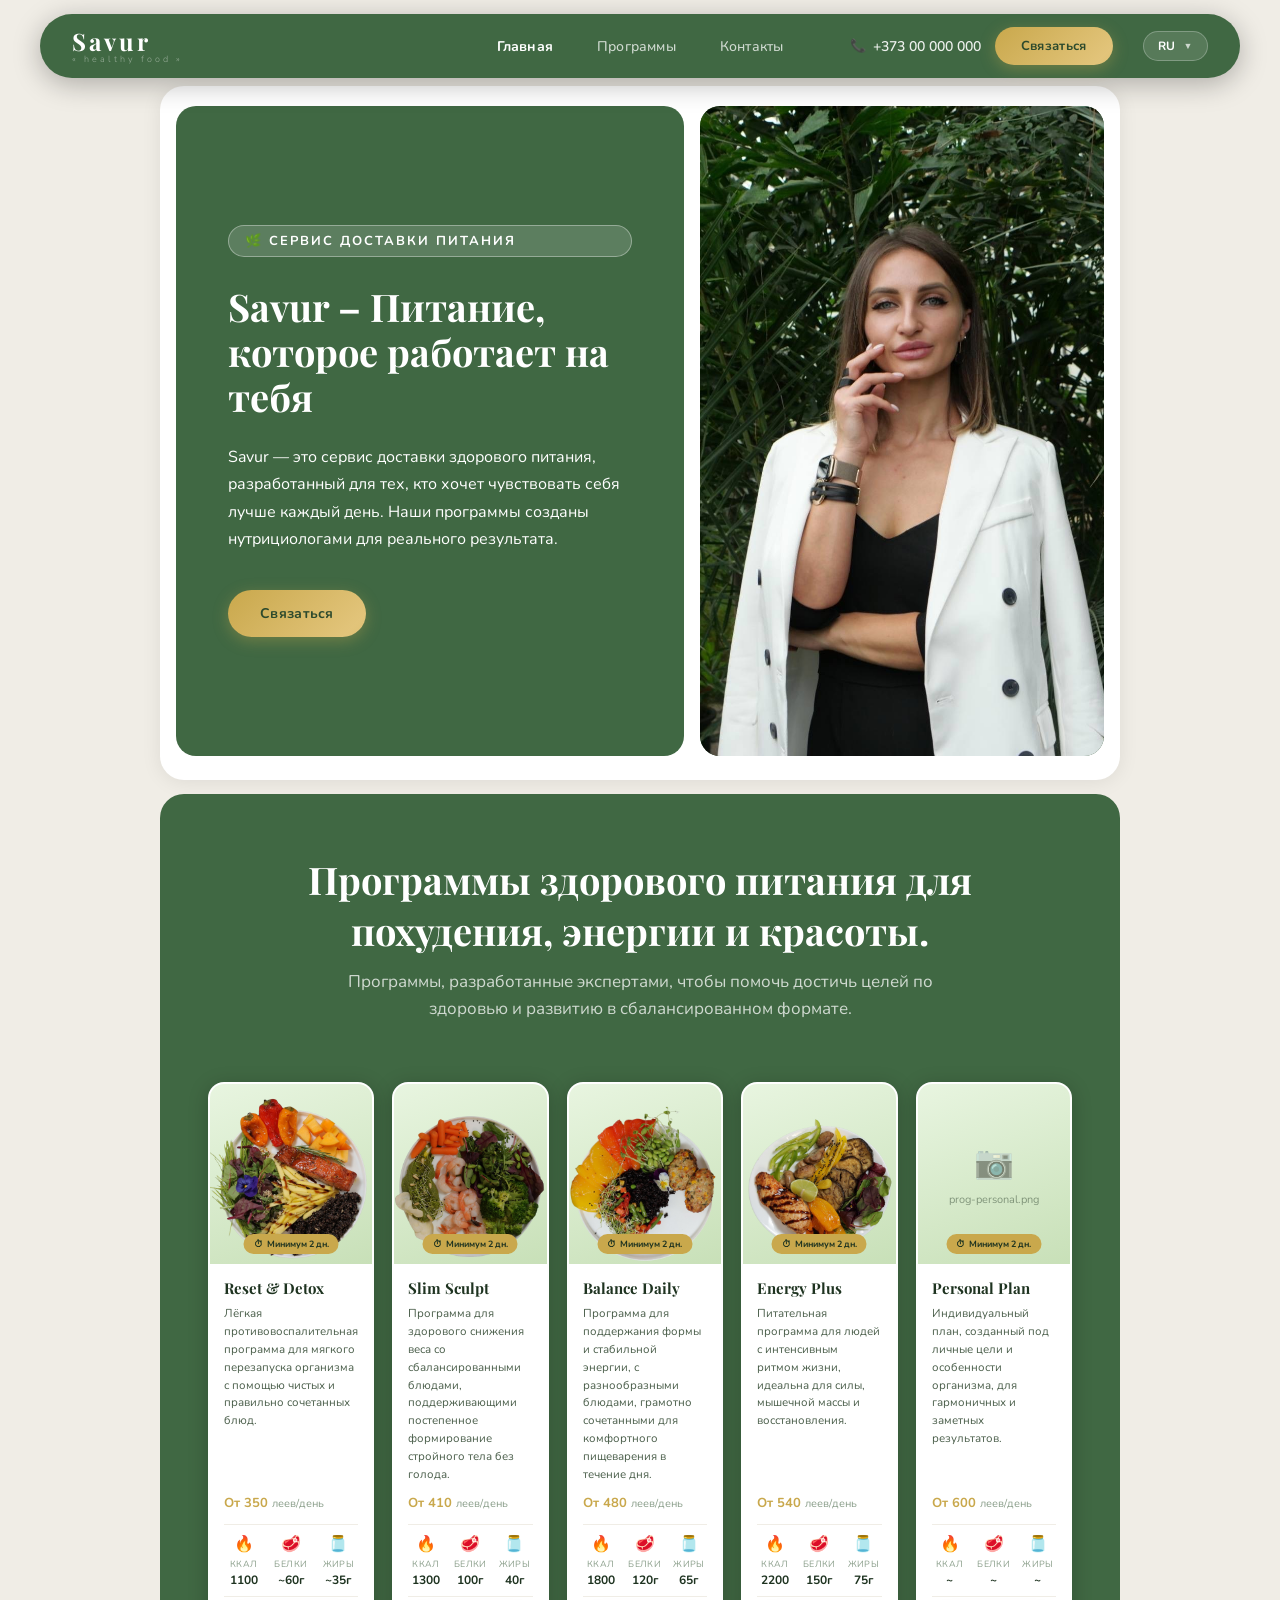
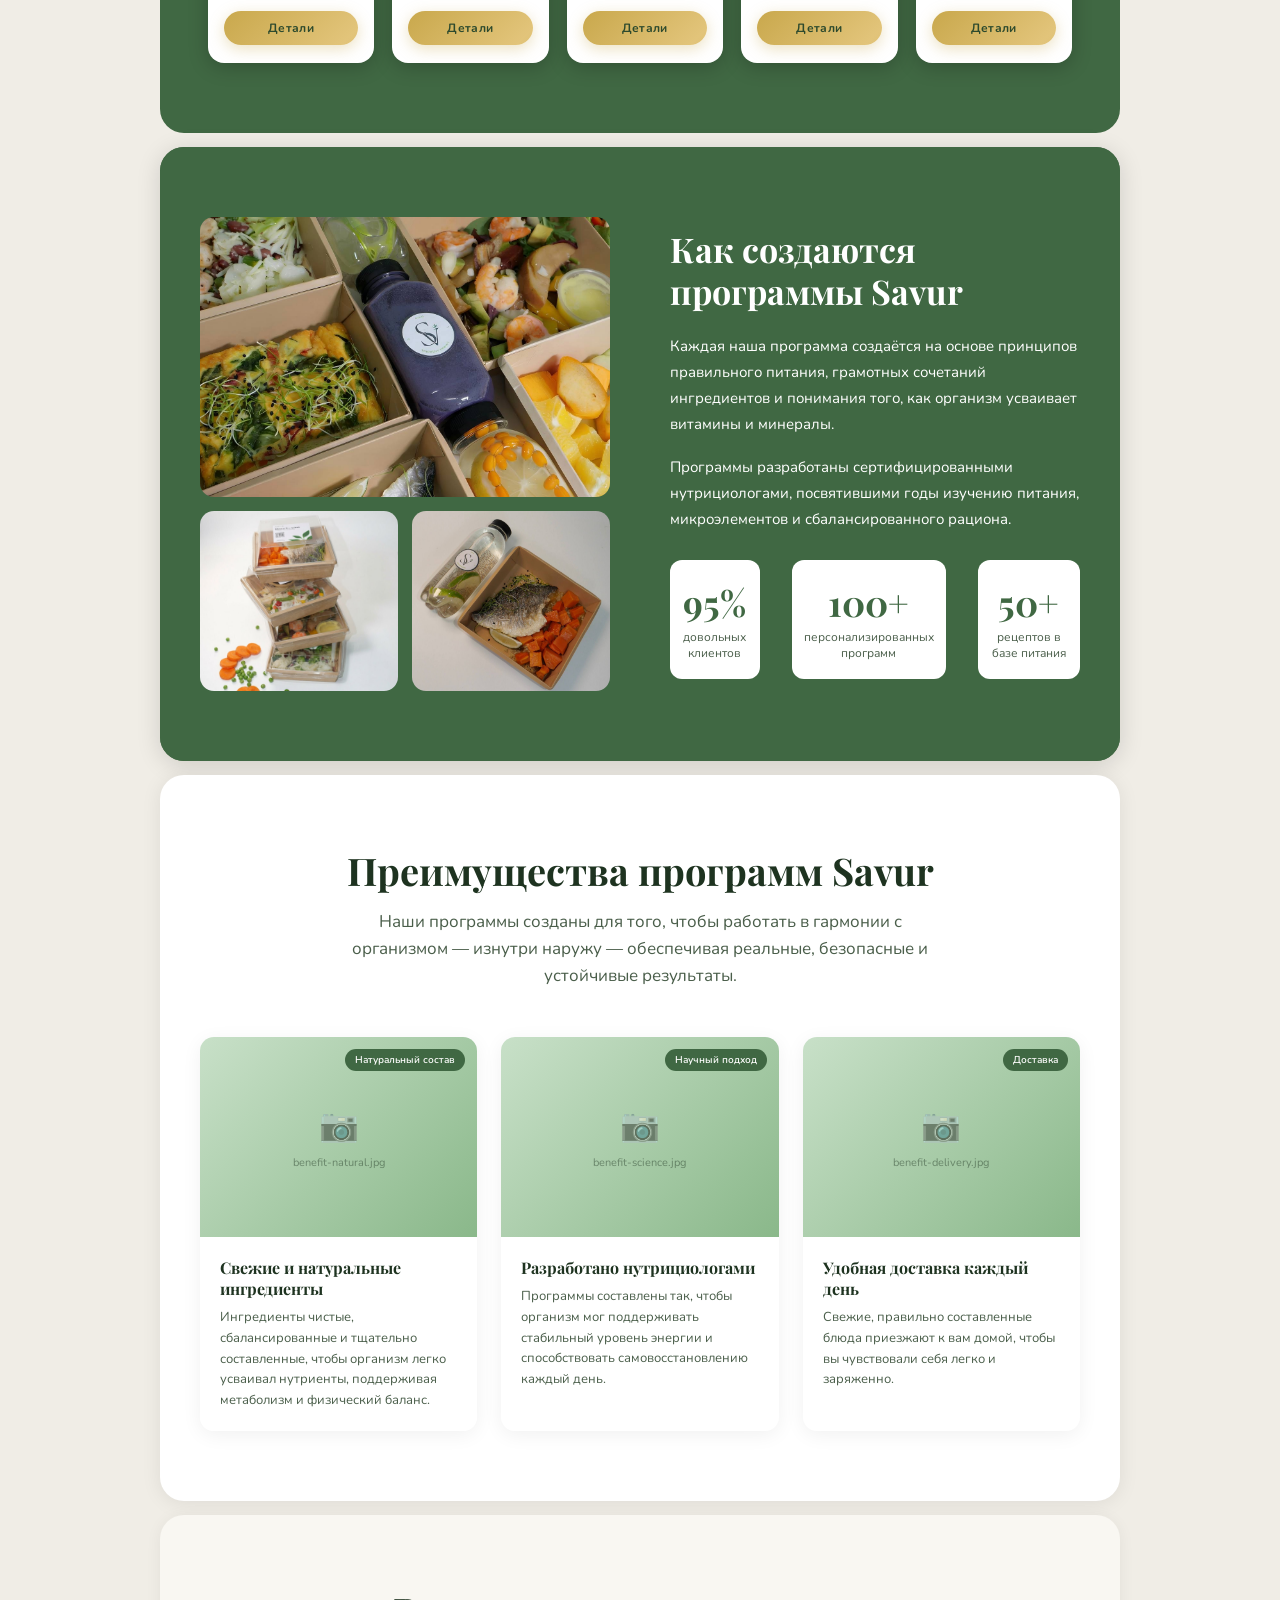
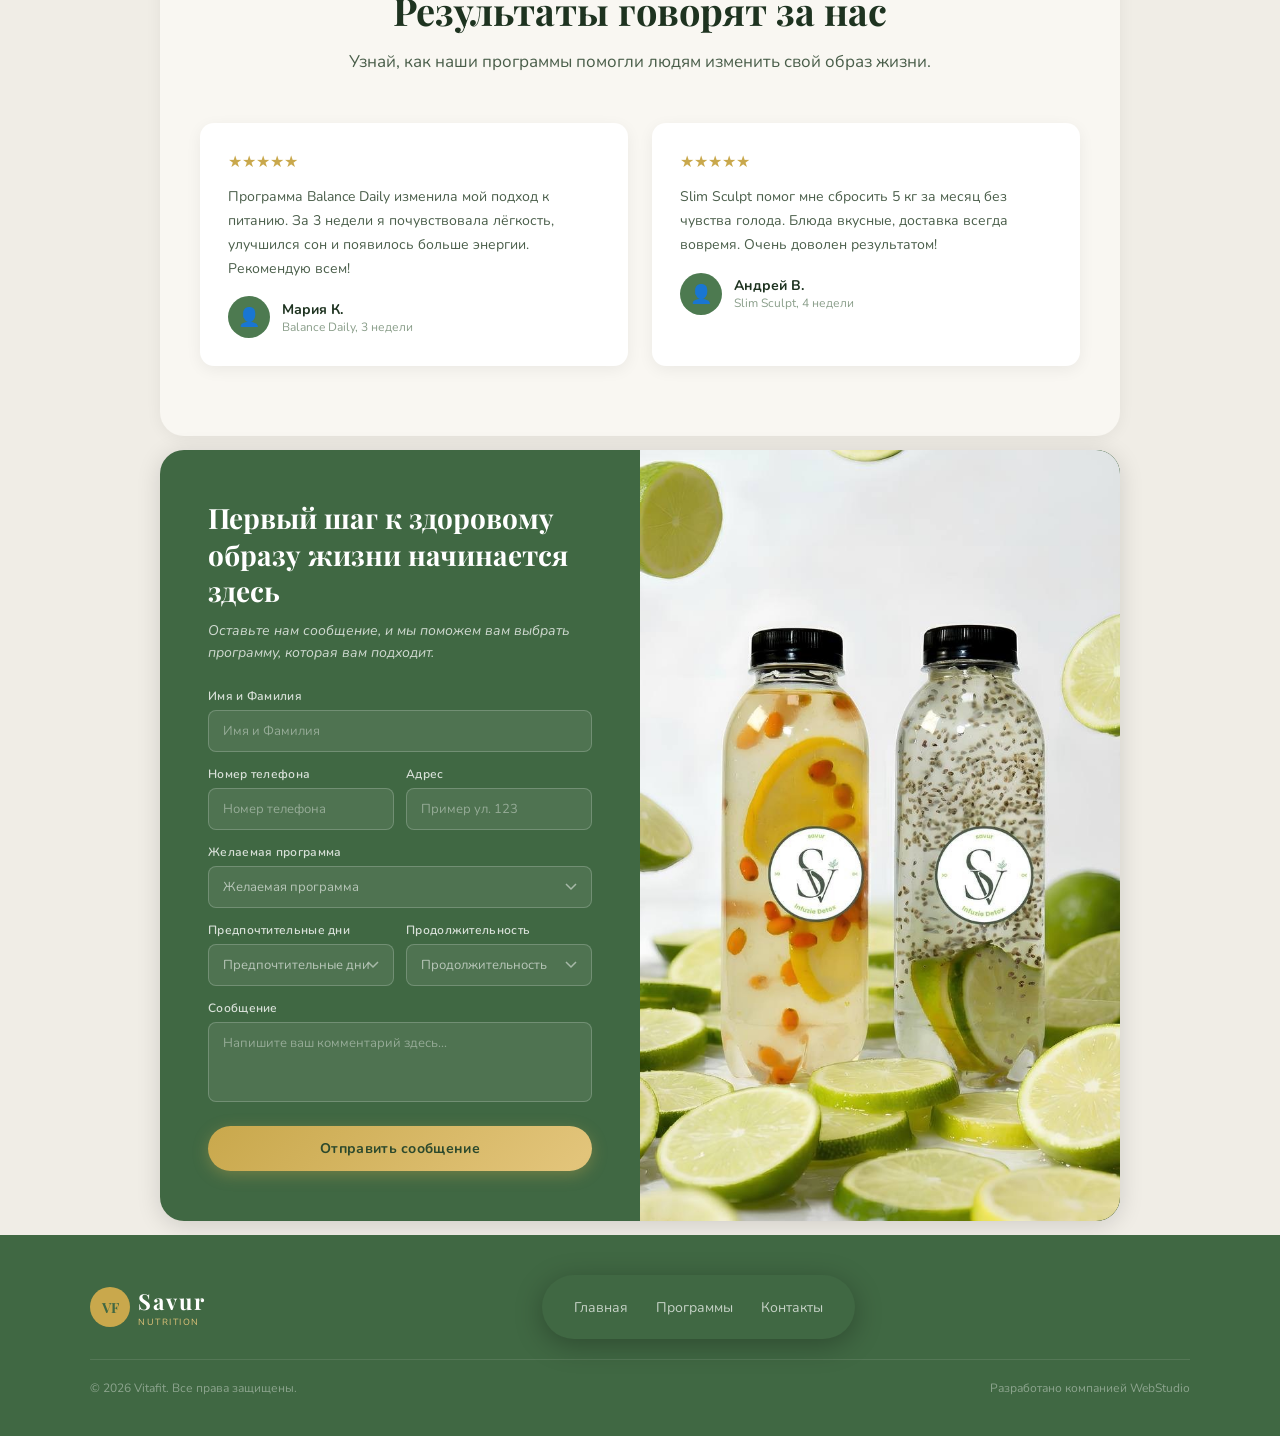
==== commit 9a01ee1a: "07,03" ====
--- a/index.html
+++ b/index.html
@@ -14,7 +14,7 @@
 <title>Savur – Главная</title>
 <link href="https://fonts.googleapis.com/css2?family=Playfair+Display:wght@400;600;700&family=Nunito:wght@300;400;500;600;700&display=swap" rel="stylesheet">
 <style>
-  :root{--green-dark:#2d4a2d;--green-mid:#3d6b3d;--green-light:#4e8b4e;--gold:#c9a84c;--gold-light:#e2c47a;--white:#fff;--off-white:#f9f7f2;--text-dark:#1a2e1a;--text-mid:#4a5e4a;--text-light:#8a9e8a}
+  :root{--green-dark:#406843;--green-mid:#4d7a50;--green-light:#6a9e6e;--gold:#c9a84c;--gold-light:#e2c47a;--white:#fff;--off-white:#f9f7f2;--text-dark:#1e3320;--text-mid:#4a5e4a;--text-light:#8a9e8a}
   *{margin:0;padding:0;box-sizing:border-box}html{scroll-behavior:smooth}
   body{font-family:'Nunito',sans-serif;color:var(--text-dark);background:#f0ede6;padding-top:8px}
 
@@ -46,7 +46,7 @@
 
   /* ── NAV ── */
   .nav-outer{position:sticky;top:14px;z-index:100;padding:0 24px;pointer-events:none}
-  nav{background:#2a4228;height:64px;display:flex;align-items:center;justify-content:space-between;border-radius:50px;box-shadow:0 6px 28px rgba(0,0,0,.28);padding:0 32px;pointer-events:all;max-width:1200px;margin:0 auto}
+  nav{background:#406843;height:64px;display:flex;align-items:center;justify-content:space-between;border-radius:50px;box-shadow:0 6px 28px rgba(0,0,0,.28);padding:0 32px;pointer-events:all;max-width:1200px;margin:0 auto}
   .nav-logo{display:flex;flex-direction:column;align-items:flex-start;text-decoration:none;line-height:1}
   .nav-logo-icon{display:none!important}
   .nav-logo-text{font-family:'Playfair Display',serif;font-size:24px;font-weight:700;color:#fff;letter-spacing:3px}
@@ -59,7 +59,7 @@
   .nav-phone{display:flex;align-items:center;gap:7px;color:rgba(255,255,255,.9);font-size:14px;font-weight:600;text-decoration:none;transition:color .2s}
   .nav-phone::before{content:'📞';font-size:13px}
   .nav-phone:hover{color:#e2c47a}
-  .btn-contact{background:linear-gradient(135deg,#c9a84c 0%,#e2c47a 50%,#c9a84c 100%)!important;background-size:200% auto!important;color:#1a2e1a!important;border:none!important;border-radius:50px!important;padding:10px 26px;font-size:13px;font-weight:700;cursor:pointer;text-decoration:none;font-family:'Nunito',sans-serif;transition:background-position .4s,box-shadow .2s,transform .15s;box-shadow:0 4px 14px rgba(201,168,76,.4)!important}
+  .btn-contact{background:linear-gradient(135deg,#c9a84c 0%,#e2c47a 50%,#c9a84c 100%)!important;background-size:200% auto!important;color:#1e3320!important;border:none!important;border-radius:50px!important;padding:10px 26px;font-size:13px;font-weight:700;cursor:pointer;text-decoration:none;font-family:'Nunito',sans-serif;transition:background-position .4s,box-shadow .2s,transform .15s;box-shadow:0 4px 14px rgba(201,168,76,.4)!important}
   .btn-contact:hover{background-position:right center!important;box-shadow:0 6px 20px rgba(201,168,76,.6)!important;transform:translateY(-1px)!important}
 
   /* LANG SWITCHER */
@@ -75,27 +75,27 @@
   .lang-option:hover{background:rgba(255,255,255,.1);color:var(--white)}
   .lang-option.active{color:var(--green-dark);background:var(--gold)}
 
-  .section-title{font-family:'Playfair Display',serif;font-size:32px;font-weight:700;color:var(--text-dark);margin-bottom:12px;text-align:center}
-  .section-sub{color:var(--text-mid);font-size:15px;text-align:center;max-width:560px;margin:0 auto 48px;line-height:1.6}
+  .section-title{font-family:'Playfair Display',serif;font-size:38px;font-weight:700;color:var(--text-dark);margin-bottom:12px;text-align:center}
+  .section-sub{color:var(--text-mid);font-size:17px;text-align:center;max-width:600px;margin:0 auto 48px;line-height:1.6}
   .section-title.white{color:var(--white)}.section-sub.white{color:rgba(255,255,255,.75)}
   .btn-primary{display:inline-block;background:var(--gold);color:var(--green-dark);padding:14px 32px;border-radius:8px;font-weight:700;font-size:14px;text-decoration:none;border:none;cursor:pointer;font-family:'Nunito',sans-serif;transition:background .2s,transform .15s}
   .btn-primary:hover{background:var(--gold-light);transform:translateY(-2px)}
 
   /* HERO */
-  .hero-wrap{padding:20px 40px 32px;background:var(--white);display:flex;gap:16px;align-items:stretch;max-width:1280px;margin:0 auto}
-  .hero-left{flex:1;background:#3a5c38;border-radius:20px;padding:60px 52px;display:flex;flex-direction:column;justify-content:center;min-height:520px}
-  .hero-tag{display:inline-block;background:rgba(201,168,76,.18);color:var(--gold-light);font-size:11px;font-weight:700;letter-spacing:2px;text-transform:uppercase;padding:5px 14px;border-radius:20px;margin-bottom:24px;border:1px solid rgba(201,168,76,.25)}
-  .hero h1{font-family:'Playfair Display',serif;font-size:44px;line-height:1.18;color:var(--white);font-weight:700;margin-bottom:20px}
-  .hero h1 span{color:var(--gold-light)}
-  .hero-desc{color:rgba(255,255,255,.78);font-size:15px;line-height:1.72;max-width:400px;margin-bottom:36px}
+  .hero-wrap{padding:20px 20px 20px;background:transparent;display:flex;gap:16px;align-items:stretch;max-width:100%;margin:0}
+  .hero-left{flex:1;background:#406843;border-radius:20px;padding:60px 52px;display:flex;flex-direction:column;justify-content:center;min-height:650px}
+  .hero-tag{display:inline-block;background:rgba(255,255,255,.15);color:#ffffff;font-size:13px;font-weight:700;letter-spacing:2px;text-transform:uppercase;padding:6px 16px;border-radius:20px;margin-bottom:28px;border:1px solid rgba(255,255,255,.35)}
+  .hero-left h1{font-family:'Playfair Display',serif;font-size:38px;line-height:1.18;color:#ffffff !important;font-weight:700;margin-bottom:24px}
+  .hero-left h1 span{color:#ffffff !important}
+  .hero-desc{color:#ffffff;font-size:16px;line-height:1.72;max-width:100%;margin-bottom:36px}
 
   /* HERO IMAGE — flex:1, фиксированная высота, cover */
   .hero-right {
     flex: 1;
     border-radius: 20px;
     overflow: hidden;
-    height: 520px;
-    background: linear-gradient(160deg,#4a7a3a,#2a4020);
+    height: 650px;
+    background: linear-gradient(160deg,#4d7a50,#345536);
     position: relative;
   }
   .hero-right .site-img {
@@ -107,7 +107,7 @@
 
   /* PROGRAMS */
   .programs-section{background:transparent;padding:60px 48px 70px}
-  .programs-grid{display:grid;grid-template-columns:repeat(5,1fr);gap:18px;max-width:1260px;margin:160px auto 0}
+  .programs-grid{display:grid;grid-template-columns:repeat(5,1fr);gap:18px;max-width:1260px;margin:60px auto 0}
   .prog-card{background:var(--white);border-radius:16px;overflow:visible;display:flex;flex-direction:column;transition:transform .2s,box-shadow .2s;box-shadow:0 4px 20px rgba(0,0,0,.22);border:2px solid rgba(255,255,255,.9)}
   .prog-card:hover{transform:translateY(-5px);box-shadow:0 14px 36px rgba(0,0,0,.32)}
 
@@ -121,9 +121,9 @@
     flex-shrink: 0;
   }
   .prog-card-img .site-img {
-    width: 130%;
+    width: 105%;
     height: auto;
-    max-height: 340px;
+    max-height: 240px;
     object-fit: contain;
     object-position: center bottom;
     position: absolute;
@@ -132,7 +132,7 @@
     transform: translateX(-50%);
   }
 
-  .prog-badge{position:absolute;bottom:10px;left:50%;transform:translateX(-50%);white-space:nowrap;background:var(--gold);color:#1a2e1a;font-size:9px;font-weight:700;padding:4px 10px;border-radius:20px;display:flex;align-items:center;gap:4px}
+  .prog-badge{position:absolute;bottom:10px;left:50%;transform:translateX(-50%);white-space:nowrap;background:var(--gold);color:#1e3320;font-size:9px;font-weight:700;padding:4px 10px;border-radius:20px;display:flex;align-items:center;gap:4px}
   .prog-badge::before{content:'⏱';font-size:9px}
   .prog-card-body{padding:14px 14px 16px;display:flex;flex-direction:column;flex:1}
   .prog-card-name{font-family:'Playfair Display',serif;font-size:15px;font-weight:700;color:var(--text-dark);margin-bottom:7px}
@@ -144,7 +144,7 @@
   .macro-icon{font-size:16px;margin-bottom:3px;display:block}
   .macro-label{font-size:9px;color:var(--text-light);text-transform:uppercase;letter-spacing:.4px;display:block;margin-bottom:2px}
   .macro-val{font-size:12px;font-weight:700;color:var(--text-dark);display:block}
-  .btn-sm{display:block;text-align:center;background:linear-gradient(135deg,#c9a84c 0%,#e2c47a 50%,#c9a84c 100%);background-size:200% auto;color:#1a2e1a;padding:9px 16px;border-radius:50px;font-size:12px;font-weight:700;text-decoration:none;transition:background-position .3s,box-shadow .2s;box-shadow:0 3px 10px rgba(201,168,76,.3)}
+  .btn-sm{display:block;text-align:center;background:linear-gradient(135deg,#c9a84c 0%,#e2c47a 50%,#c9a84c 100%);background-size:200% auto;color:#1e3320;padding:9px 16px;border-radius:50px;font-size:12px;font-weight:700;text-decoration:none;transition:background-position .3s,box-shadow .2s;box-shadow:0 3px 10px rgba(201,168,76,.3)}
   .btn-sm:hover{background-position:right center;box-shadow:0 5px 16px rgba(201,168,76,.5)}
 
   /* HOW */
@@ -158,7 +158,7 @@
     height: 280px;
     border-radius: 14px;
     overflow: hidden;
-    background: linear-gradient(135deg,#4a7a3a,#2a5020);
+    background: linear-gradient(135deg,#4d7a50,#345536);
   }
   .how-img-big .site-img {
     width: 100%;
@@ -170,7 +170,7 @@
     height: 180px;
     border-radius: 14px;
     overflow: hidden;
-    background: linear-gradient(135deg,#4a7a3a,#2a5020);
+    background: linear-gradient(135deg,#4d7a50,#345536);
   }
   .how-img-sm .site-img {
     width: 100%;
@@ -180,7 +180,7 @@
   }
 
   .how-text h2{font-family:'Playfair Display',serif;font-size:34px;font-weight:700;color:var(--white);margin-bottom:20px;line-height:1.25}
-  .how-text p{color:rgba(255,255,255,.78);line-height:1.75;font-size:15px;margin-bottom:16px}
+  .how-text p{color:#ffffff;line-height:1.75;font-size:15px;margin-bottom:16px}
   .stats-row{display:flex;gap:32px;margin-top:28px}
   .stat-num{font-family:'Playfair Display',serif;font-size:36px;font-weight:700;color:var(--green-dark)}
   .stat-label{font-size:12px;color:var(--text-mid);margin-top:4px;line-height:1.3;text-align:center}
@@ -272,7 +272,7 @@
   .modal-overlay.open{display:flex}
   .modal{background:var(--white);border-radius:20px;max-width:560px;width:100%;overflow:hidden;box-shadow:0 20px 60px rgba(0,0,0,.3);animation:modalIn .25s ease}
   @keyframes modalIn{from{opacity:0;transform:scale(.95) translateY(16px)}to{opacity:1;transform:scale(1) translateY(0)}}
-  .modal-img{height:180px;background:linear-gradient(135deg,#4a7a3a,#2a5020);display:flex;align-items:center;justify-content:center;font-size:64px;position:relative}
+  .modal-img{height:180px;background:linear-gradient(135deg,#4d7a50,#345536);display:flex;align-items:center;justify-content:center;font-size:64px;position:relative}
   .modal-badge{position:absolute;top:14px;left:14px;background:var(--gold);color:var(--green-dark);font-size:10px;font-weight:700;padding:4px 12px;border-radius:20px}
   .modal-close{position:absolute;top:14px;right:14px;background:rgba(0,0,0,.3);color:var(--white);border:none;width:32px;height:32px;border-radius:50%;font-size:18px;cursor:pointer;display:flex;align-items:center;justify-content:center;transition:background .2s}
   .modal-close:hover{background:rgba(0,0,0,.5)}
@@ -292,10 +292,10 @@
   .btn-modal-close:hover{border-color:var(--green-mid);color:var(--green-dark)}
 
   /* SECTION CONTAINERS */
-  .sc{margin:14px auto;border-radius:24px;overflow:hidden;max-width:1200px;width:calc(100% - 48px)}
+  .sc{margin:14px auto;border-radius:24px;overflow:hidden;max-width:900px;width:calc(100% - 320px)}
   .sc:first-of-type{margin-top:32px}
   .sc-white{background:var(--white);box-shadow:0 2px 20px rgba(0,0,0,.08)}
-  .sc-green{background:#3a5c38}
+  .sc-green{background:#406843}
   .sc-offwhite{background:var(--off-white);box-shadow:0 2px 16px rgba(0,0,0,.06)}
   .sc-dark{background:var(--green-dark);box-shadow:0 4px 24px rgba(0,0,0,.14)}
 
@@ -320,7 +320,7 @@
     background-position: right center !important;
     transform: translateY(-2px) scale(1.02) !important;
     box-shadow: 0 6px 22px rgba(201,168,76,0.55) !important;
-    color: #1a2e1a !important;
+    color: #1e3320 !important;
   }
   .btn-outline {
     background: transparent !important;
@@ -355,7 +355,7 @@
     nav{padding:0 16px}.nav-links{display:none}
     .hero-wrap{flex-direction:column;padding:12px 16px 20px}
     .hero-left{padding:40px 28px;min-height:auto}
-    .hero h1{font-size:30px}
+    .hero-left h1{font-size:36px}
     .hero-right{height:260px}
     .programs-grid{grid-template-columns:repeat(2,1fr)}
     .how-inner{grid-template-columns:1fr}.how-imgs{grid-template-columns:1fr 1fr}
@@ -400,9 +400,9 @@
 <div class="sc sc-white" style="overflow:visible"><div class="hero-wrap" style="margin:0;padding:20px 16px 24px">
   <section class="hero-left">
     <span class="hero-tag" data-i18n="hero_tag">🌿 Сервис доставки питания</span>
-    <h1 data-i18n="hero_title" data-i18n-html="1">VITAFIT – Питание, <span>которое работает</span> на тебя</h1>
-    <p class="hero-desc" data-i18n="hero_desc">VITAFIT — это сервис доставки здорового питания, разработанный для тех, кто хочет чувствовать себя лучше каждый день. Наши программы созданы нутрициологами для реального результата.</p>
-    <a class="btn-primary" href="contacts.html" data-i18n="nav_connect">Связаться</a>
+    <h1 data-i18n="hero_title">SAVUR – Питание, которое уважает твое тело</h1>
+    <p class="hero-desc" data-i18n="hero_desc">SAVUR — это сервис доставки здорового питания, созданный для тех, кто хочет чистую, сбалансированную и грамотно составленную еду. Каждое блюдо разработано так, чтобы работать во благо организма: без вздутия, без воспаления и без перегрузки пищеварения — только настоящая, правильно сочетанная нутриция, которую легко включить в ежедневный рацион.</p>
+    <a class="btn-primary" href="contacts.html" style="align-self:flex-start" data-i18n="nav_connect">Связаться</a>
   </section>
   <div class="hero-right">
     <img src="images/hero-main.jpg" alt="VITAFIT" class="site-img" onerror="this.style.display='none';this.nextElementSibling.style.display='flex'"><div class="img-placeholder" style="display:none"><span>📷</span><p>hero-main.jpg</p></div>
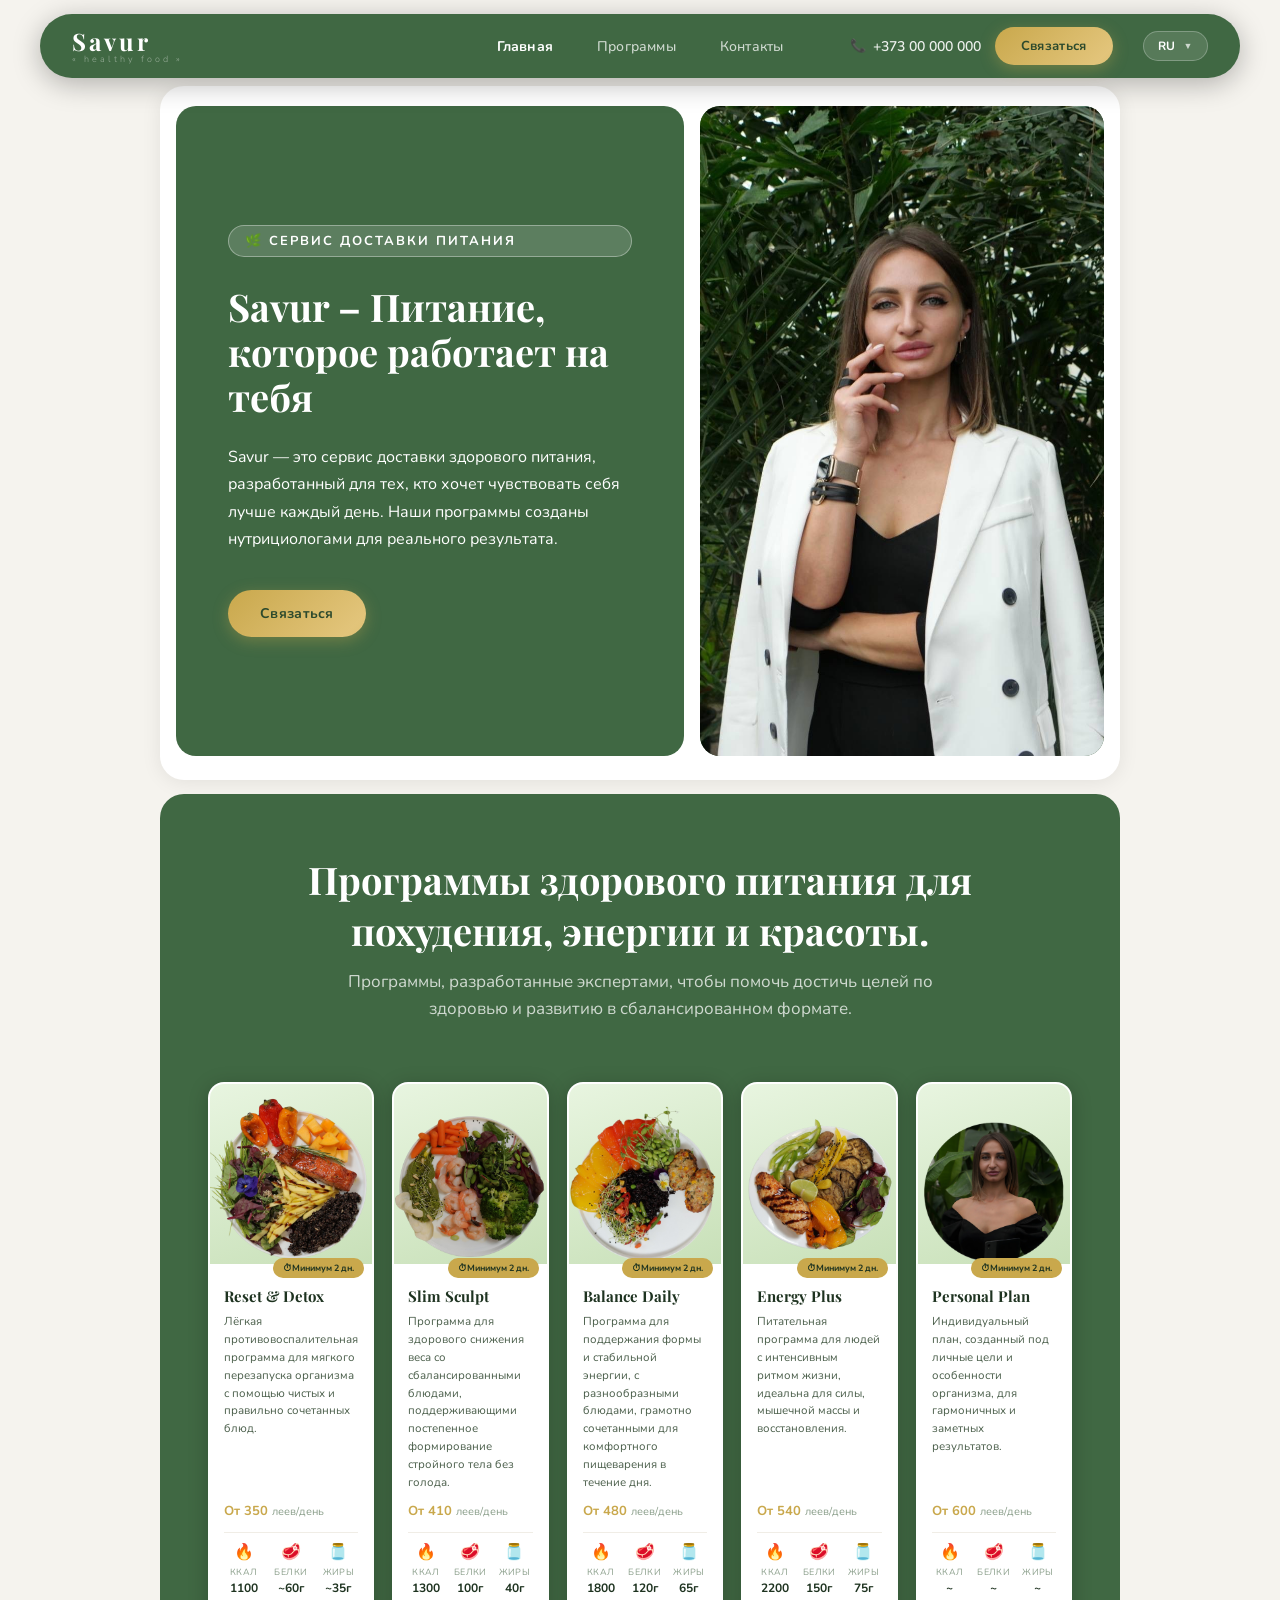
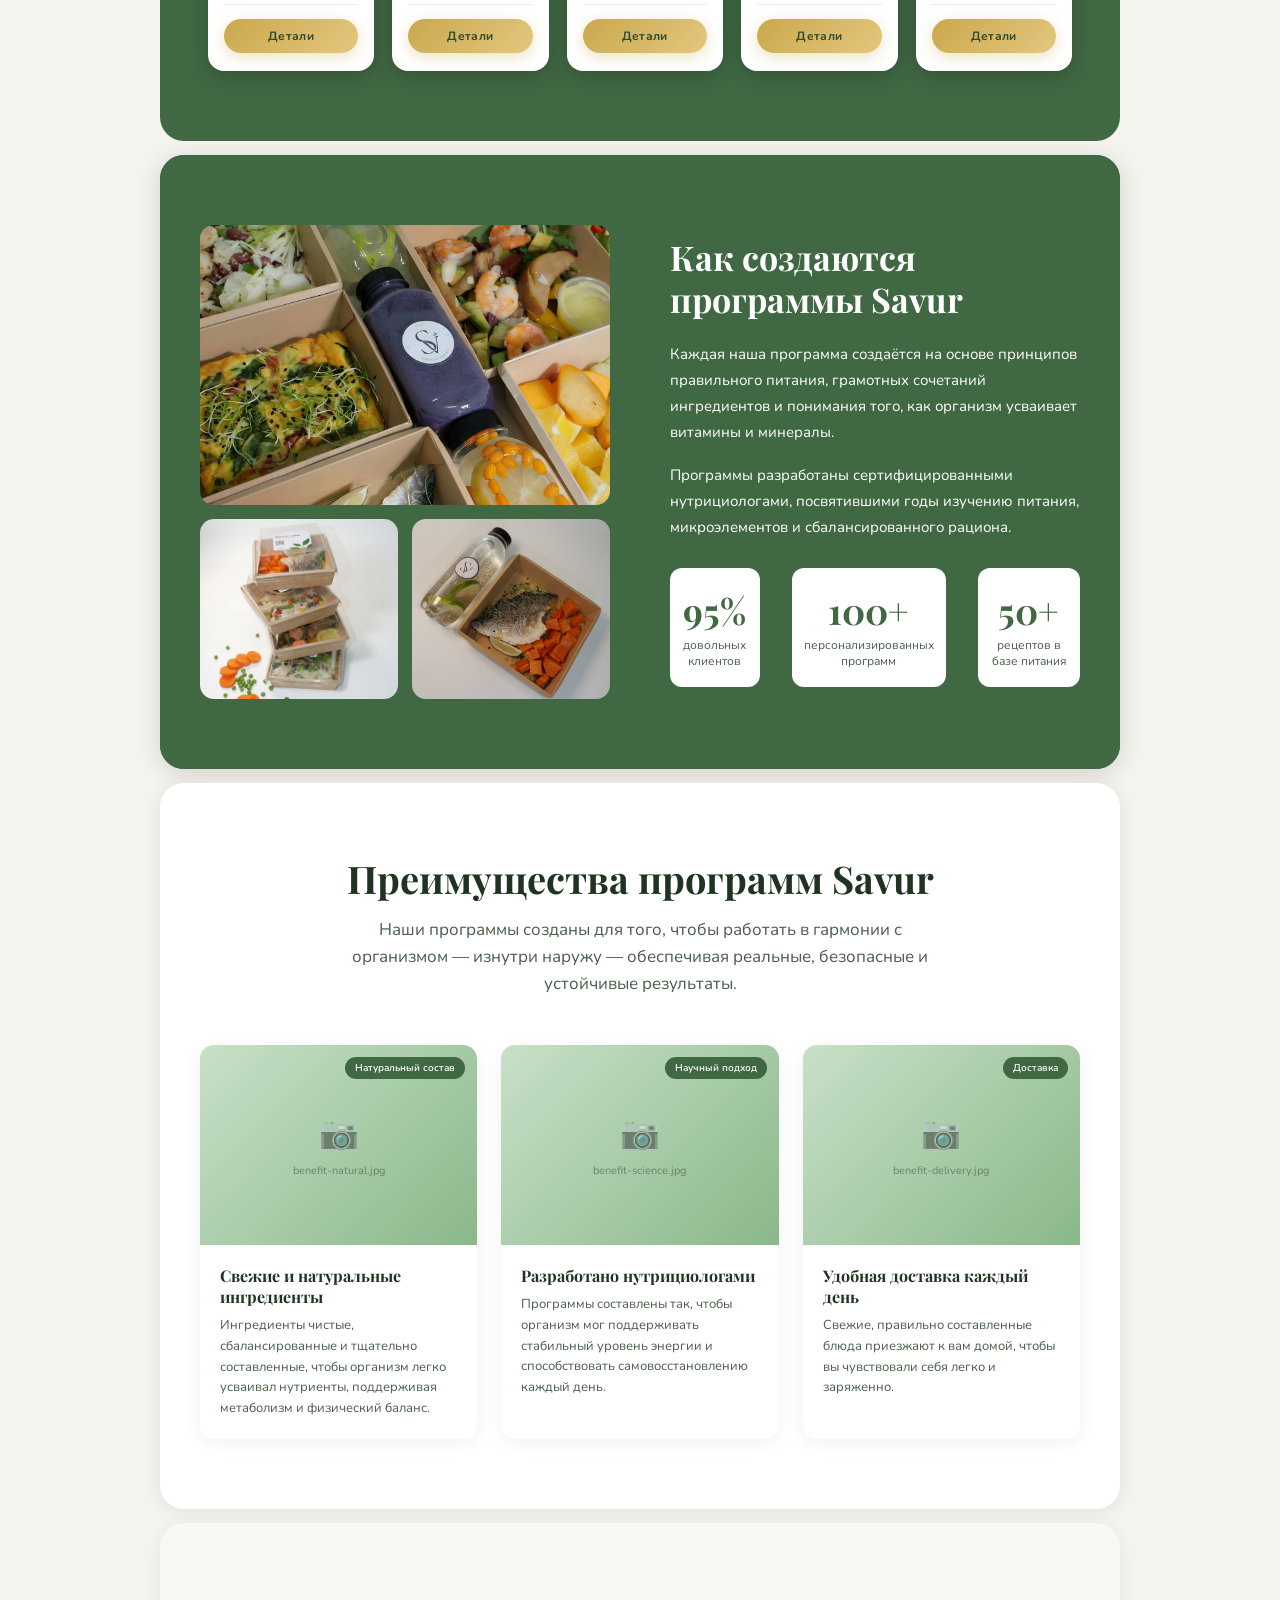
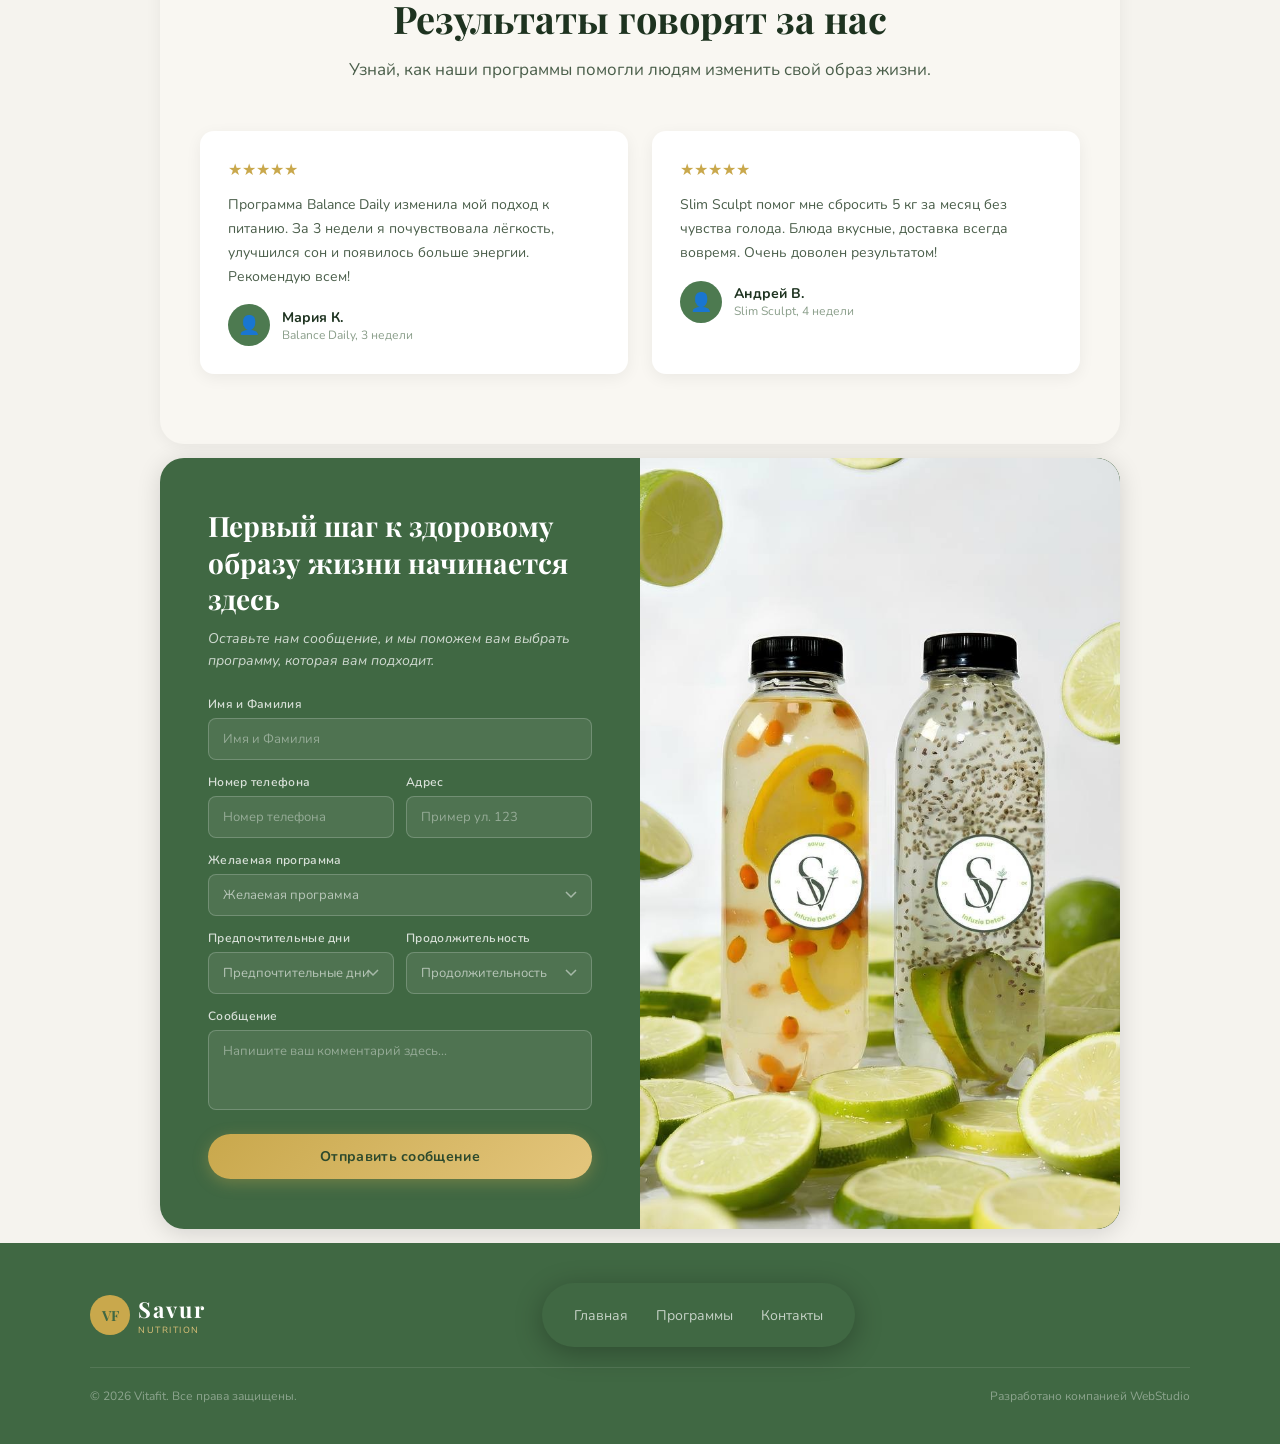
==== commit 9eb02320: "08,03" ====
--- a/index.html
+++ b/index.html
@@ -16,7 +16,7 @@
 <style>
   :root{--green-dark:#406843;--green-mid:#4d7a50;--green-light:#6a9e6e;--gold:#c9a84c;--gold-light:#e2c47a;--white:#fff;--off-white:#f9f7f2;--text-dark:#1e3320;--text-mid:#4a5e4a;--text-light:#8a9e8a}
   *{margin:0;padding:0;box-sizing:border-box}html{scroll-behavior:smooth}
-  body{font-family:'Nunito',sans-serif;color:var(--text-dark);background:#f0ede6;padding-top:8px}
+  body{font-family:'Nunito',sans-serif;color:var(--text-dark);background:#f5f3ee;padding-top:8px}
 
   /* ── УНИВЕРСАЛЬНЫЕ СТИЛИ ИЗОБРАЖЕНИЙ ── */
   .site-img {
@@ -59,7 +59,7 @@
   .nav-phone{display:flex;align-items:center;gap:7px;color:rgba(255,255,255,.9);font-size:14px;font-weight:600;text-decoration:none;transition:color .2s}
   .nav-phone::before{content:'📞';font-size:13px}
   .nav-phone:hover{color:#e2c47a}
-  .btn-contact{background:linear-gradient(135deg,#c9a84c 0%,#e2c47a 50%,#c9a84c 100%)!important;background-size:200% auto!important;color:#1e3320!important;border:none!important;border-radius:50px!important;padding:10px 26px;font-size:13px;font-weight:700;cursor:pointer;text-decoration:none;font-family:'Nunito',sans-serif;transition:background-position .4s,box-shadow .2s,transform .15s;box-shadow:0 4px 14px rgba(201,168,76,.4)!important}
+  .btn-contact{background:linear-gradient(135deg,#d4a830 0%,#f0d060 50%,#d4a830 100%)!important;background-size:200% auto!important;color:#fff!important;border:none!important;border-radius:50px!important;padding:10px 26px;font-size:13px;font-weight:700;cursor:pointer;text-decoration:none;font-family:'Nunito',sans-serif;transition:background-position .4s,box-shadow .2s,transform .15s;box-shadow:0 4px 14px rgba(201,168,76,.4)!important}
   .btn-contact:hover{background-position:right center!important;box-shadow:0 6px 20px rgba(201,168,76,.6)!important;transform:translateY(-1px)!important}
 
   /* LANG SWITCHER */
@@ -132,7 +132,7 @@
     transform: translateX(-50%);
   }
 
-  .prog-badge{position:absolute;bottom:10px;left:50%;transform:translateX(-50%);white-space:nowrap;background:var(--gold);color:#1e3320;font-size:9px;font-weight:700;padding:4px 10px;border-radius:20px;display:flex;align-items:center;gap:4px}
+  .prog-badge{display:table;margin-left:auto;margin-right:-6px;margin-top:-20px;margin-bottom:8px;white-space:nowrap;background:var(--gold);color:#1e3320;font-size:9px;font-weight:700;padding:4px 10px;border-radius:20px;position:relative;z-index:2}
   .prog-badge::before{content:'⏱';font-size:9px}
   .prog-card-body{padding:14px 14px 16px;display:flex;flex-direction:column;flex:1}
   .prog-card-name{font-family:'Playfair Display',serif;font-size:15px;font-weight:700;color:var(--text-dark);margin-bottom:7px}
@@ -144,8 +144,8 @@
   .macro-icon{font-size:16px;margin-bottom:3px;display:block}
   .macro-label{font-size:9px;color:var(--text-light);text-transform:uppercase;letter-spacing:.4px;display:block;margin-bottom:2px}
   .macro-val{font-size:12px;font-weight:700;color:var(--text-dark);display:block}
-  .btn-sm{display:block;text-align:center;background:linear-gradient(135deg,#c9a84c 0%,#e2c47a 50%,#c9a84c 100%);background-size:200% auto;color:#1e3320;padding:9px 16px;border-radius:50px;font-size:12px;font-weight:700;text-decoration:none;transition:background-position .3s,box-shadow .2s;box-shadow:0 3px 10px rgba(201,168,76,.3)}
-  .btn-sm:hover{background-position:right center;box-shadow:0 5px 16px rgba(201,168,76,.5)}
+  .btn-sm{display:block;text-align:center;background:linear-gradient(135deg,#e8cc7a 0%,#f5e0a0 50%,#e8cc7a 100%);background-size:200% auto;color:#fff;padding:9px 16px;border-radius:50px;font-size:12px;font-weight:700;text-decoration:none;transition:background-position .3s,box-shadow .2s;box-shadow:0 3px 10px rgba(201,168,76,.25)}
+  .btn-sm:hover{background-position:right center;box-shadow:0 5px 16px rgba(201,168,76,.45);color:#4a3008}
 
   /* HOW */
   .how-section{background:var(--green-dark);padding:70px 40px}
@@ -415,10 +415,9 @@
   <div class="programs-grid">
     <div class="prog-card">
       <div class="prog-card-img">
-        <img src="images/prog-reset.png" alt="Reset & Detox" class="site-img" onerror="this.style.display='none';this.nextElementSibling.style.display='flex'"><div class="img-placeholder" style="display:none"><span>📷</span><p>prog-reset.png</p></div>
-        <div class="prog-badge" data-i18n="prog_badge_min">Минимум 2 дн.</div>
-      </div>
+        <img src="images/prog-reset.png" alt="Reset & Detox" class="site-img" onerror="this.style.display='none';this.nextElementSibling.style.display='flex'"><div class="img-placeholder" style="display:none"><span>📷</span><p>prog-reset.png</p></div></div>
       <div class="prog-card-body">
+        <div class="prog-badge" data-i18n="prog_badge_min">Минимум 3 дня</div>
         <div class="prog-card-name">Reset &amp; Detox</div>
         <div class="prog-card-desc" data-i18n="prog_reset_desc">Лёгкая противовоспалительная программа для мягкого перезапуска организма.</div>
         <div class="prog-card-price">От 350 <span data-i18n="prog_per_day">леев/день</span></div>
@@ -432,10 +431,9 @@
     </div>
     <div class="prog-card">
       <div class="prog-card-img">
-        <img src="images/prog-slim.png" alt="Slim Sculpt" class="site-img" onerror="this.style.display='none';this.nextElementSibling.style.display='flex'"><div class="img-placeholder" style="display:none"><span>📷</span><p>prog-slim.png</p></div>
-        <div class="prog-badge" data-i18n="prog_badge_min">Минимум 2 дн.</div>
-      </div>
+        <img src="images/prog-slim.png" alt="Slim Sculpt" class="site-img" onerror="this.style.display='none';this.nextElementSibling.style.display='flex'"><div class="img-placeholder" style="display:none"><span>📷</span><p>prog-slim.png</p></div></div>
       <div class="prog-card-body">
+        <div class="prog-badge" data-i18n="prog_badge_min">Минимум 3 дня</div>
         <div class="prog-card-name">Slim Sculpt</div>
         <div class="prog-card-desc" data-i18n="prog_slim_desc">Программа для здорового снижения веса с поддерживающими блюдами.</div>
         <div class="prog-card-price">От 410 <span data-i18n="prog_per_day">леев/день</span></div>
@@ -449,10 +447,9 @@
     </div>
     <div class="prog-card">
       <div class="prog-card-img">
-        <img src="images/prog-balance.png" alt="Balance Daily" class="site-img" onerror="this.style.display='none';this.nextElementSibling.style.display='flex'"><div class="img-placeholder" style="display:none"><span>📷</span><p>prog-balance.png</p></div>
-        <div class="prog-badge" data-i18n="prog_badge_min">Минимум 2 дн.</div>
-      </div>
+        <img src="images/prog-balance.png" alt="Balance Daily" class="site-img" onerror="this.style.display='none';this.nextElementSibling.style.display='flex'"><div class="img-placeholder" style="display:none"><span>📷</span><p>prog-balance.png</p></div></div>
       <div class="prog-card-body">
+        <div class="prog-badge" data-i18n="prog_badge_min">Минимум 3 дня</div>
         <div class="prog-card-name">Balance Daily</div>
         <div class="prog-card-desc" data-i18n="prog_balance_desc">Программа для поддержания формы и стабильной энергии с разнообразными блюдами.</div>
         <div class="prog-card-price">От 480 <span data-i18n="prog_per_day">леев/день</span></div>
@@ -466,10 +463,9 @@
     </div>
     <div class="prog-card">
       <div class="prog-card-img">
-        <img src="images/prog-energy.png" alt="Energy Plus" class="site-img" onerror="this.style.display='none';this.nextElementSibling.style.display='flex'"><div class="img-placeholder" style="display:none"><span>📷</span><p>prog-energy.png</p></div>
-        <div class="prog-badge" data-i18n="prog_badge_min">Минимум 2 дн.</div>
-      </div>
+        <img src="images/prog-energy.png" alt="Energy Plus" class="site-img" onerror="this.style.display='none';this.nextElementSibling.style.display='flex'"><div class="img-placeholder" style="display:none"><span>📷</span><p>prog-energy.png</p></div></div>
       <div class="prog-card-body">
+        <div class="prog-badge" data-i18n="prog_badge_min">Минимум 3 дня</div>
         <div class="prog-card-name">Energy Plus</div>
         <div class="prog-card-desc" data-i18n="prog_energy_desc">Питательная программа для людей с интенсивным ритмом жизни.</div>
         <div class="prog-card-price">От 540 <span data-i18n="prog_per_day">леев/день</span></div>
@@ -483,10 +479,9 @@
     </div>
     <div class="prog-card">
       <div class="prog-card-img">
-        <img src="images/prog-personal.png" alt="Personal Plan" class="site-img" onerror="this.style.display='none';this.nextElementSibling.style.display='flex'"><div class="img-placeholder" style="display:none"><span>📷</span><p>prog-personal.png</p></div>
-        <div class="prog-badge" data-i18n="prog_badge_min">Минимум 2 дн.</div>
-      </div>
+        <img src="images/prog-personal.png" alt="Personal Plan" class="site-img" style="object-position:center 10%;bottom:0" onerror="this.style.display='none';this.nextElementSibling.style.display='flex'"><div class="img-placeholder" style="display:none"><span>📷</span><p>prog-personal.png</p></div></div>
       <div class="prog-card-body">
+        <div class="prog-badge" data-i18n="prog_badge_min">Минимум 3 дня</div>
         <div class="prog-card-name">Personal Plan</div>
         <div class="prog-card-desc" data-i18n="prog_personal_desc">Индивидуальный план, созданный под личные цели и особенности организма.</div>
         <div class="prog-card-price">От 600 <span data-i18n="prog_per_day">леев/день</span></div>
@@ -642,7 +637,7 @@
   <div class="modal" id="modal">
     <div class="modal-img" id="modal-img">
       <span id="modal-emoji"></span>
-      <div class="modal-badge" id="modal-badge">Минимум 2 дн.</div>
+      <div class="modal-badge" id="modal-badge">Минимум 3 дня</div>
       <button class="modal-close" onclick="closeModalDirect()">✕</button>
     </div>
     <div class="modal-body">
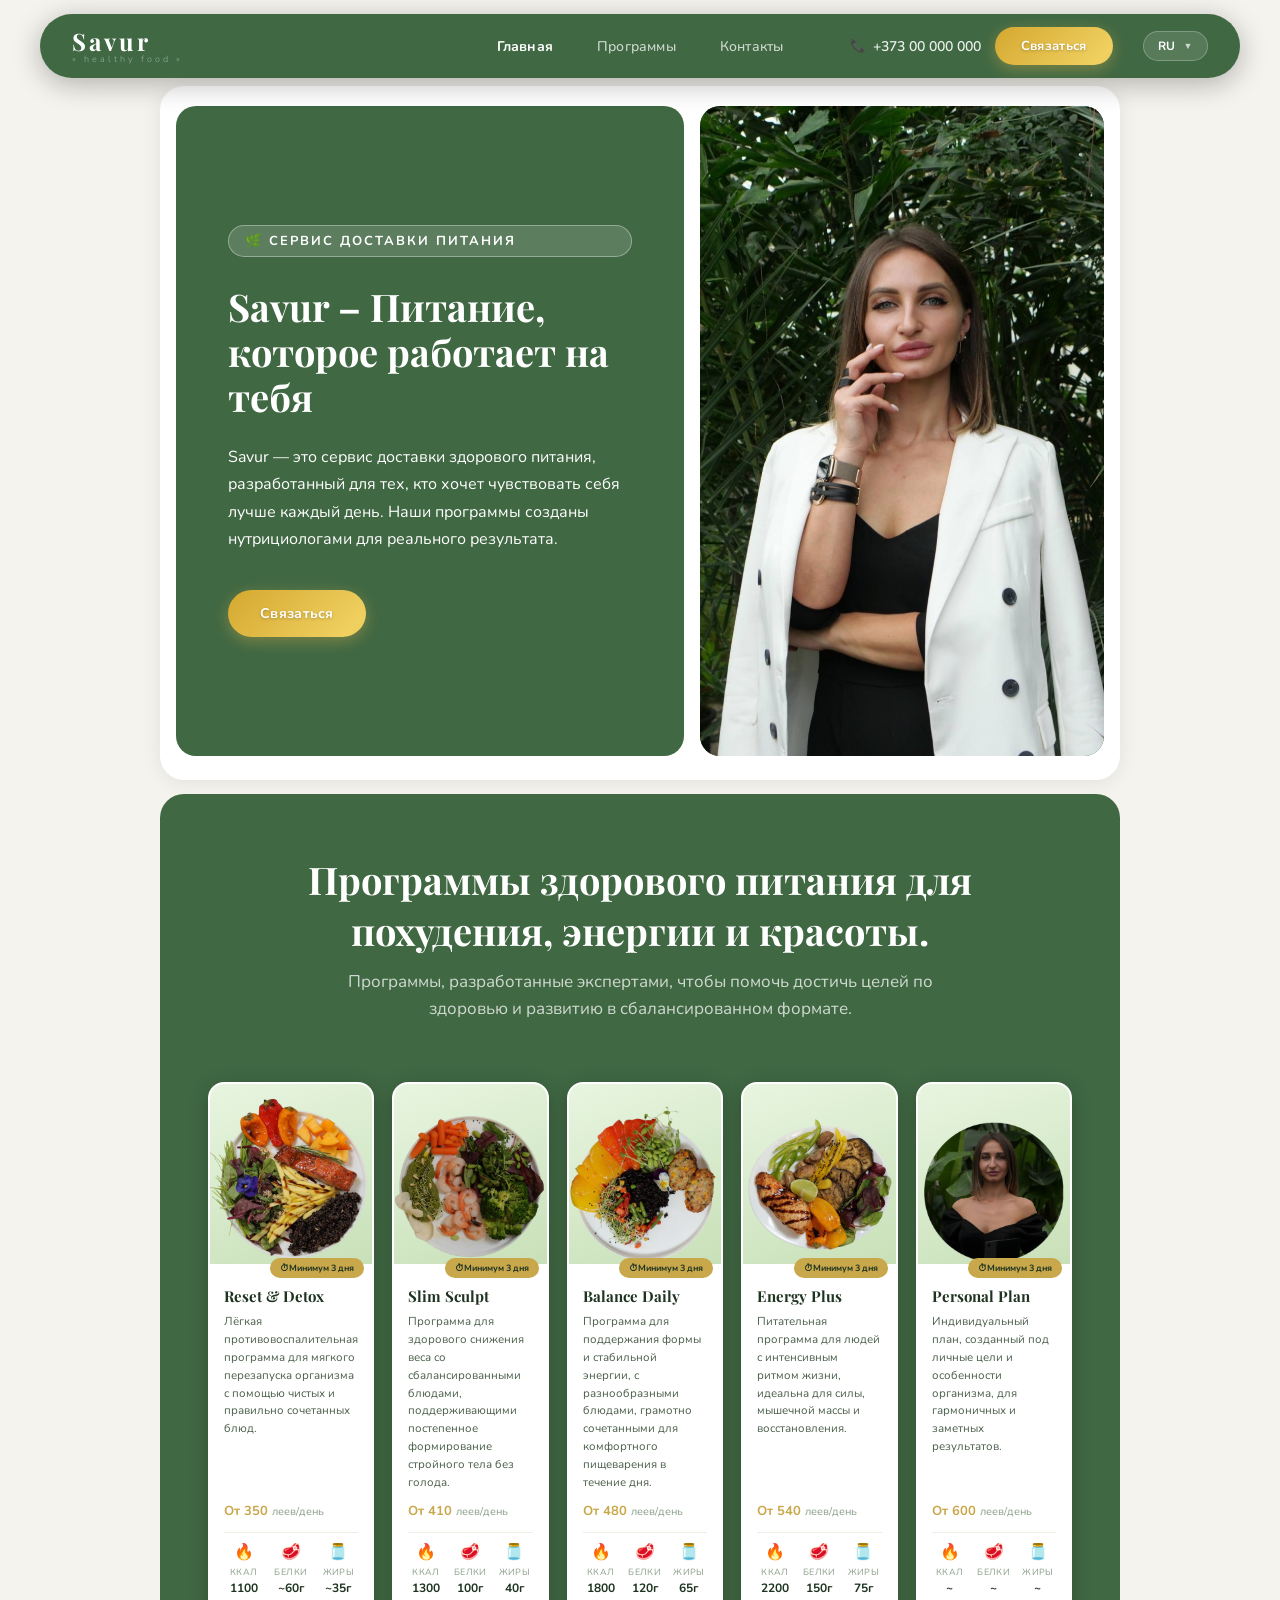
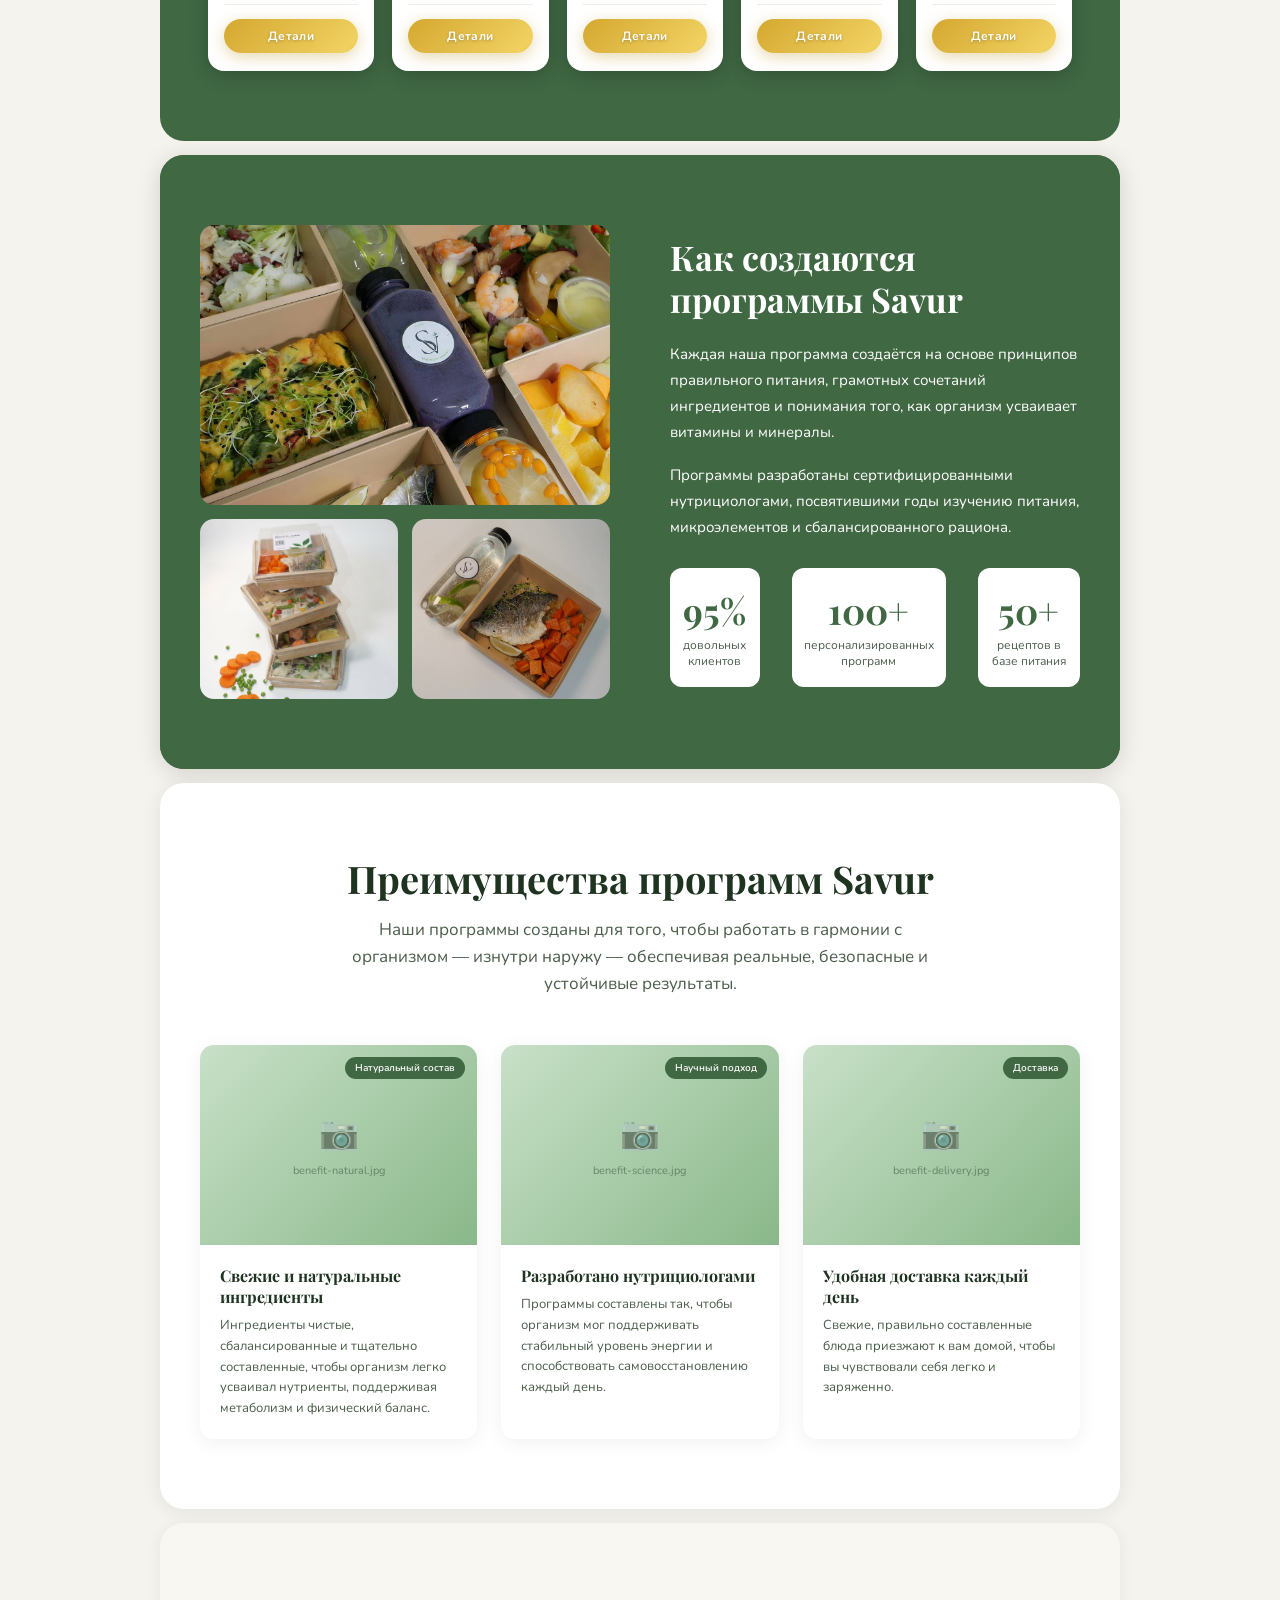
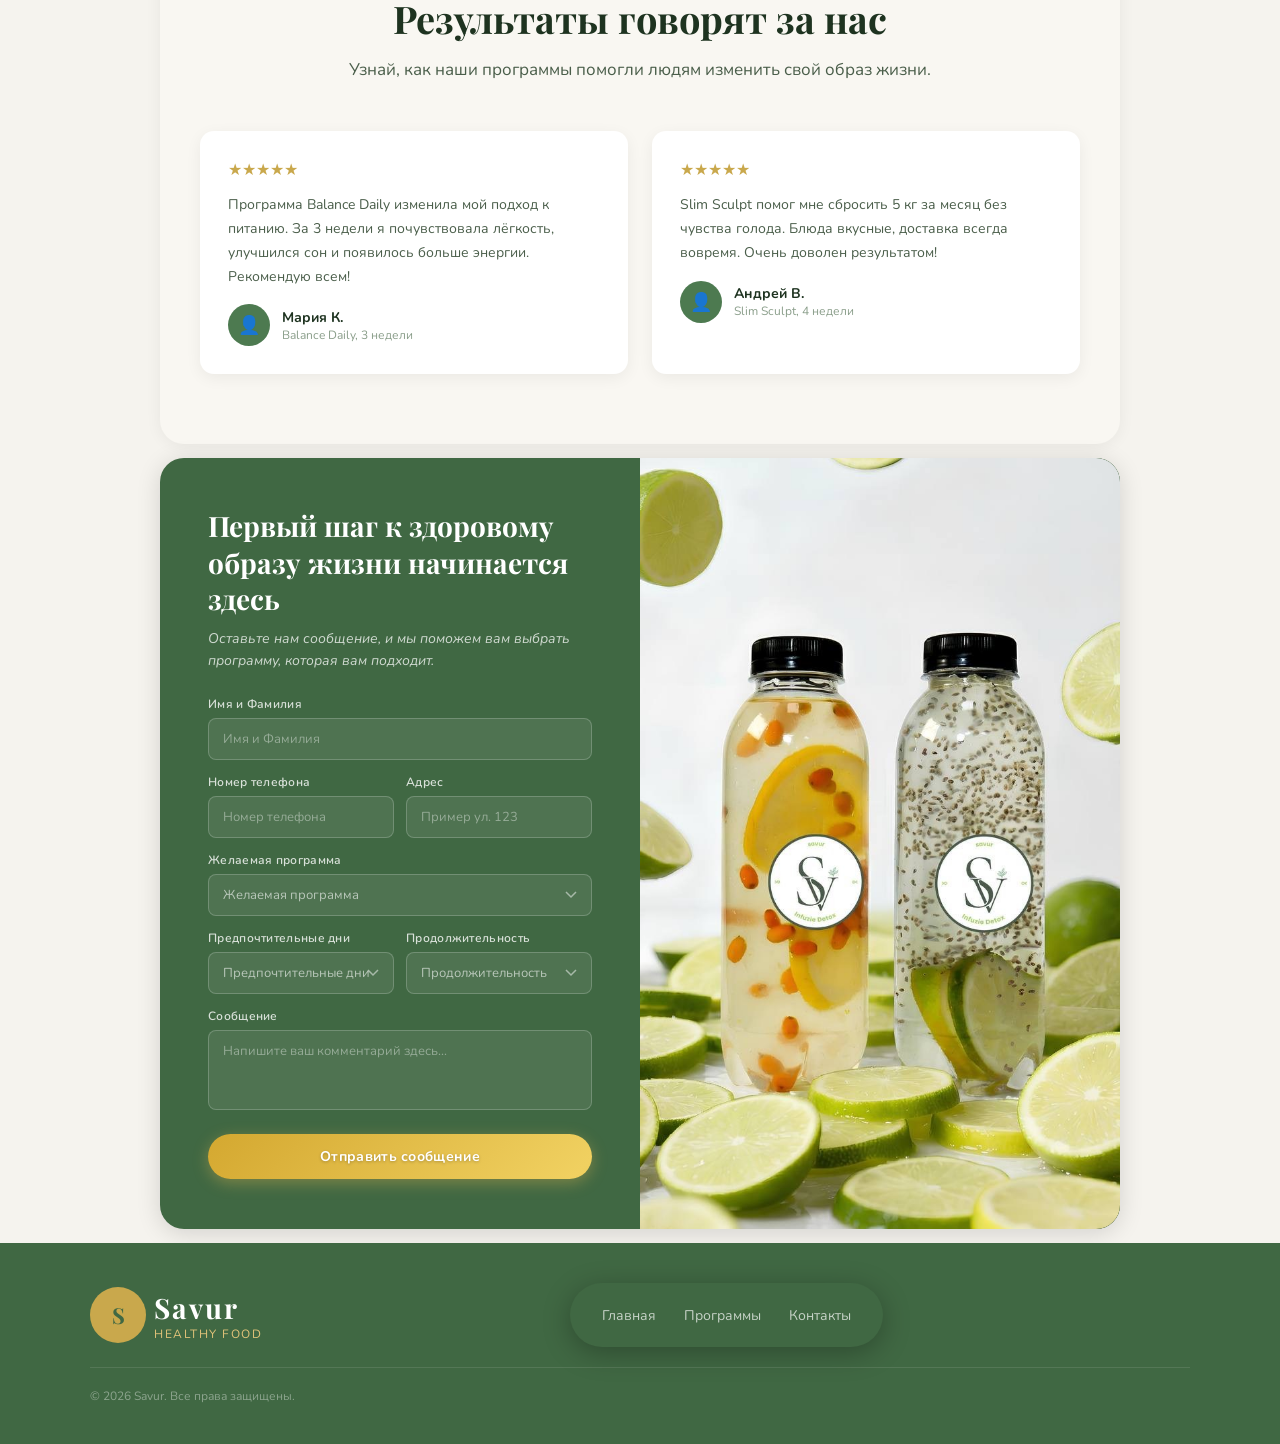
==== commit 38287b94: "08.03" ====
--- a/index.html
+++ b/index.html
@@ -59,7 +59,7 @@
   .nav-phone{display:flex;align-items:center;gap:7px;color:rgba(255,255,255,.9);font-size:14px;font-weight:600;text-decoration:none;transition:color .2s}
   .nav-phone::before{content:'📞';font-size:13px}
   .nav-phone:hover{color:#e2c47a}
-  .btn-contact{background:linear-gradient(135deg,#d4a830 0%,#f0d060 50%,#d4a830 100%)!important;background-size:200% auto!important;color:#fff!important;border:none!important;border-radius:50px!important;padding:10px 26px;font-size:13px;font-weight:700;cursor:pointer;text-decoration:none;font-family:'Nunito',sans-serif;transition:background-position .4s,box-shadow .2s,transform .15s;box-shadow:0 4px 14px rgba(201,168,76,.4)!important}
+  .btn-contact{background:linear-gradient(135deg,#d4a830 0%,#f0d060 50%,#d4a830 100%)!important;background-size:200% auto!important;color:#fff!important;text-shadow:0 1px 3px rgba(0,0,0,0.25)!important;border:none!important;border-radius:50px!important;padding:10px 26px;font-size:13px;font-weight:700;cursor:pointer;text-decoration:none;font-family:'Nunito',sans-serif;transition:background-position .4s,box-shadow .2s,transform .15s;box-shadow:0 4px 14px rgba(201,168,76,.45)!important}
   .btn-contact:hover{background-position:right center!important;box-shadow:0 6px 20px rgba(201,168,76,.6)!important;transform:translateY(-1px)!important}
 
   /* LANG SWITCHER */
@@ -259,8 +259,8 @@
   footer{background:var(--green-dark);padding:40px}
   .footer-inner{max-width:1100px;margin:0 auto;display:flex;justify-content:space-between;align-items:center;padding-bottom:20px;margin-bottom:20px;border-bottom:1px solid rgba(255,255,255,.1)}
   .footer-logo{display:flex;align-items:center;gap:8px;text-decoration:none}
-  .footer-logo-icon{width:40px;height:40px;background:var(--gold);border-radius:50%;display:flex;align-items:center;justify-content:center;font-family:'Playfair Display',serif;font-size:14px;font-weight:700;color:var(--green-dark)}
-  .footer-logo-text{font-family:'Playfair Display',serif;font-size:22px;font-weight:700;color:var(--white);letter-spacing:2px}
+  .footer-logo-icon{width:56px;height:56px;background:var(--gold);border-radius:50%;display:flex;align-items:center;justify-content:center;font-family:'Playfair Display',serif;font-size:22px;font-weight:700;color:var(--green-dark)}
+  .footer-logo-text{font-family:'Playfair Display',serif;font-size:28px;font-weight:700;color:var(--white);letter-spacing:2px}
   .footer-nav{display:flex;gap:28px}
   .footer-nav a{color:rgba(255,255,255,.7);text-decoration:none;font-size:14px;transition:color .2s}
   .footer-nav a:hover{color:var(--gold-light)}
@@ -302,15 +302,16 @@
   /* GOLDEN BUTTONS */
   .btn-primary, .btn-order, .btn-cta-submit, .btn-om-submit,
   .btn-fill, .btn-sm, .btn-contact, .btn-modal-order {
-    background: linear-gradient(135deg, #c9a84c 0%, #e2c47a 50%, #c9a84c 100%) !important;
+    background: linear-gradient(135deg, #d4a830 0%, #f0d060 50%, #d4a830 100%) !important;
     background-size: 200% auto !important;
-    color: #2d4a2d !important;
+    color: #fff !important;
+    text-shadow: 0 1px 3px rgba(0,0,0,0.25) !important;
     border: none !important;
     border-radius: 30px !important;
     font-weight: 700 !important;
     letter-spacing: 0.3px;
     transition: background-position 0.4s ease, transform 0.2s ease, box-shadow 0.2s ease !important;
-    box-shadow: 0 4px 15px rgba(201,168,76,0.35) !important;
+    box-shadow: 0 4px 15px rgba(201,168,76,0.45) !important;
     cursor: pointer;
     text-decoration: none;
     display: inline-block;
@@ -319,8 +320,13 @@
   .btn-fill:hover, .btn-sm:hover, .btn-contact:hover, .btn-modal-order:hover {
     background-position: right center !important;
     transform: translateY(-2px) scale(1.02) !important;
-    box-shadow: 0 6px 22px rgba(201,168,76,0.55) !important;
-    color: #1e3320 !important;
+    box-shadow: 0 6px 22px rgba(201,168,76,0.65) !important;
+    color: #fff !important;
+  }
+  .btn-primary:active, .btn-order:active, .btn-cta-submit:active, .btn-om-submit:active,
+  .btn-fill:active, .btn-sm:active, .btn-contact:active {
+    transform: translateY(0) scale(0.99) !important;
+    box-shadow: 0 2px 8px rgba(201,168,76,0.3) !important;
   }
   .btn-outline {
     background: transparent !important;
@@ -617,8 +623,8 @@
 <footer>
   <div class="footer-inner">
     <a class="footer-logo" href="index.html">
-      <div class="footer-logo-icon">VF</div>
-      <div><div class="footer-logo-text">Savur</div><div style="font-size:9px;color:var(--gold-light);letter-spacing:1.5px;text-transform:uppercase;">nutrition</div></div>
+      <div class="footer-logo-icon">S</div>
+      <div><div class="footer-logo-text">Savur</div><div style="font-size:12px;color:var(--gold-light);letter-spacing:1.5px;text-transform:uppercase;">healthy food</div></div>
     </a>
     <nav class="footer-nav">
       <a href="index.html" data-i18n="nav_home">Главная</a>
@@ -628,7 +634,7 @@
   </div>
   <div class="footer-bottom">
     <span class="footer-copy" data-i18n="footer_copy">© 2026 Vitafit. Все права защищены.</span>
-    <span class="footer-dev" data-i18n="footer_dev">Разработано компанией WebStudio</span>
+    
   </div>
 </footer>
 
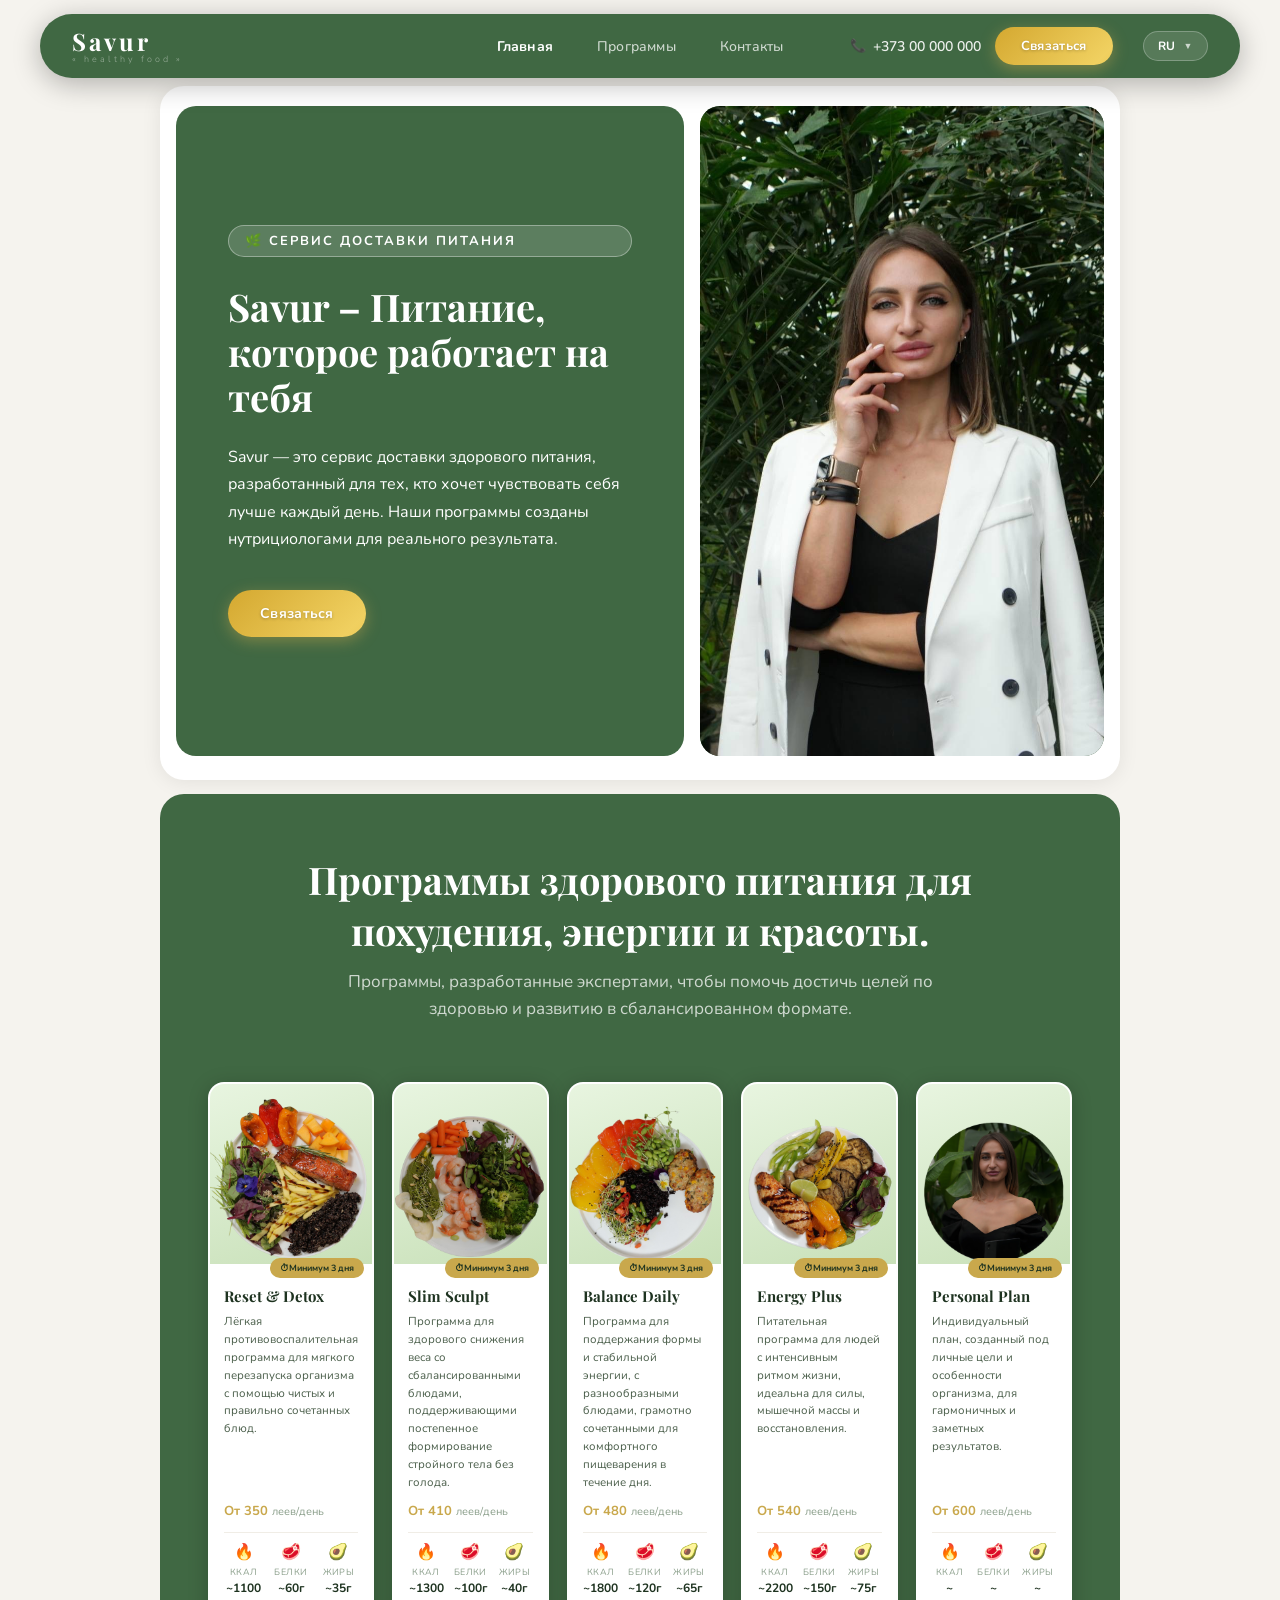
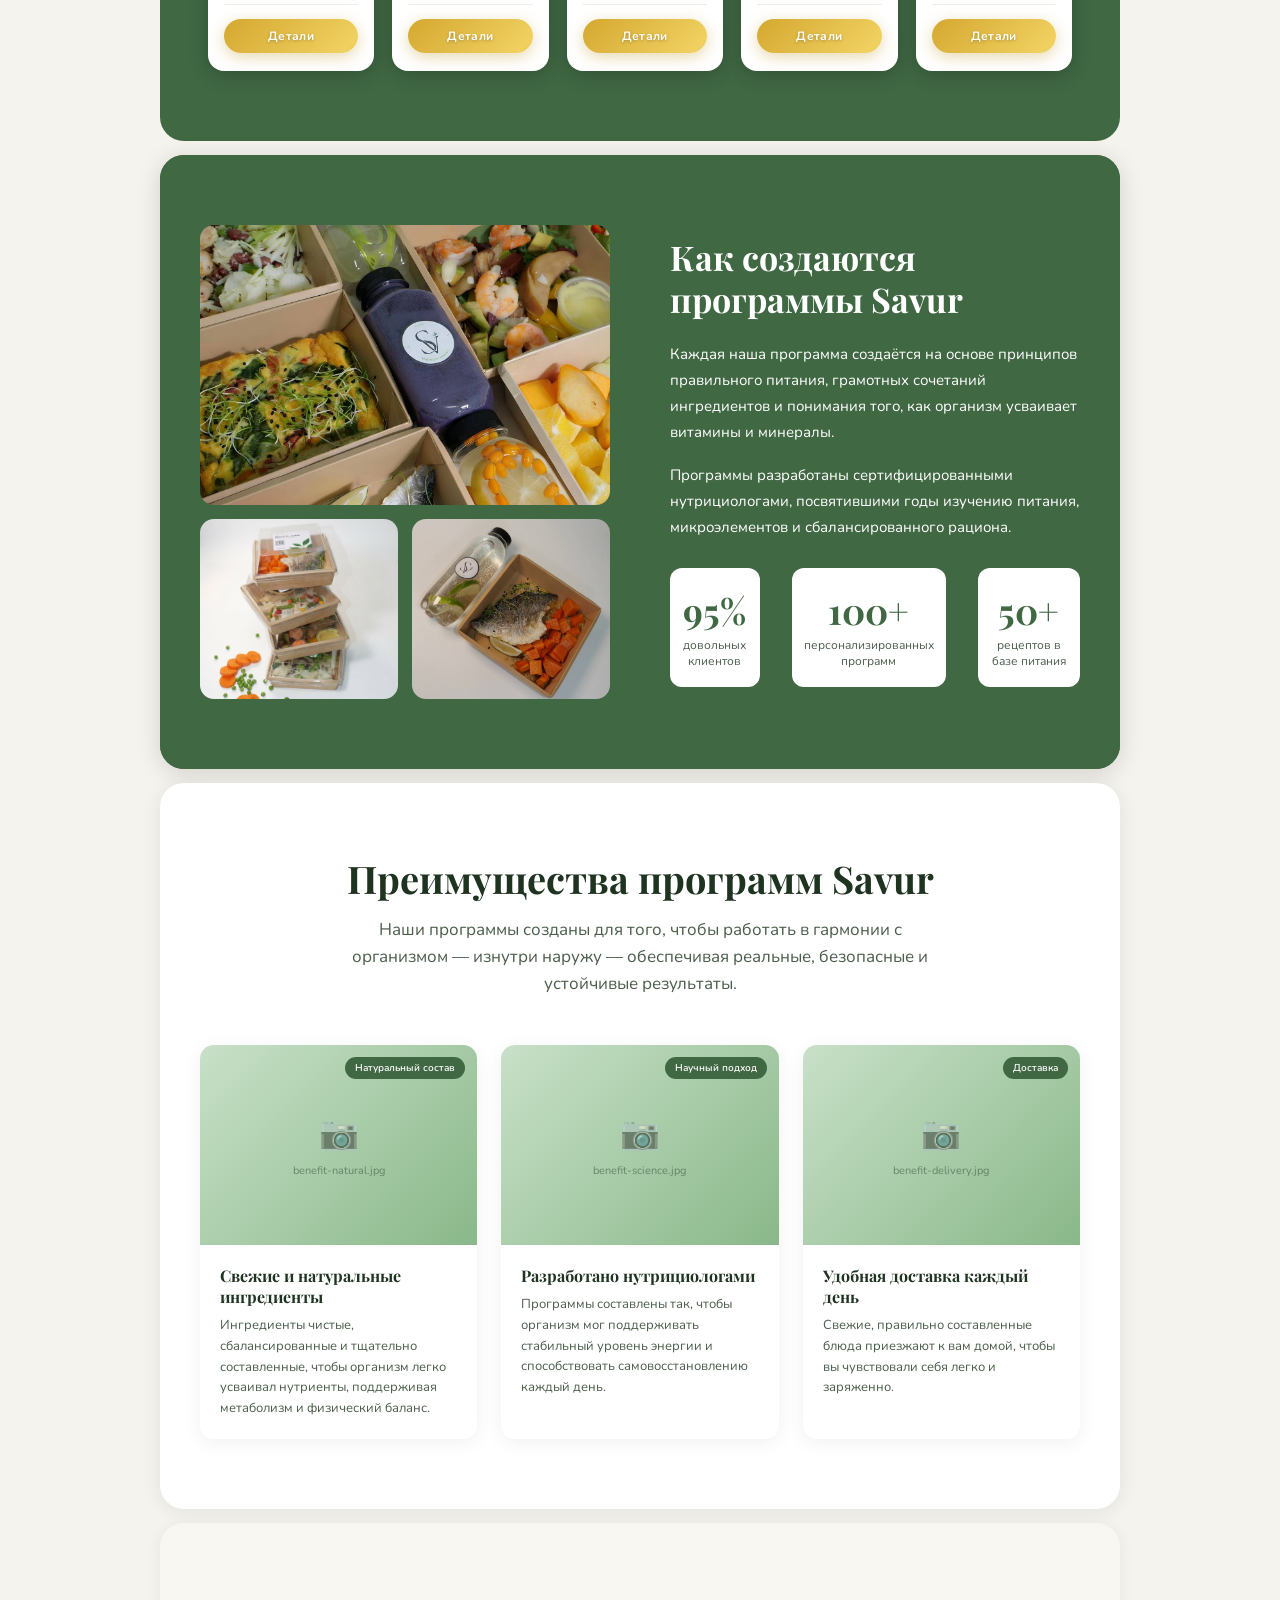
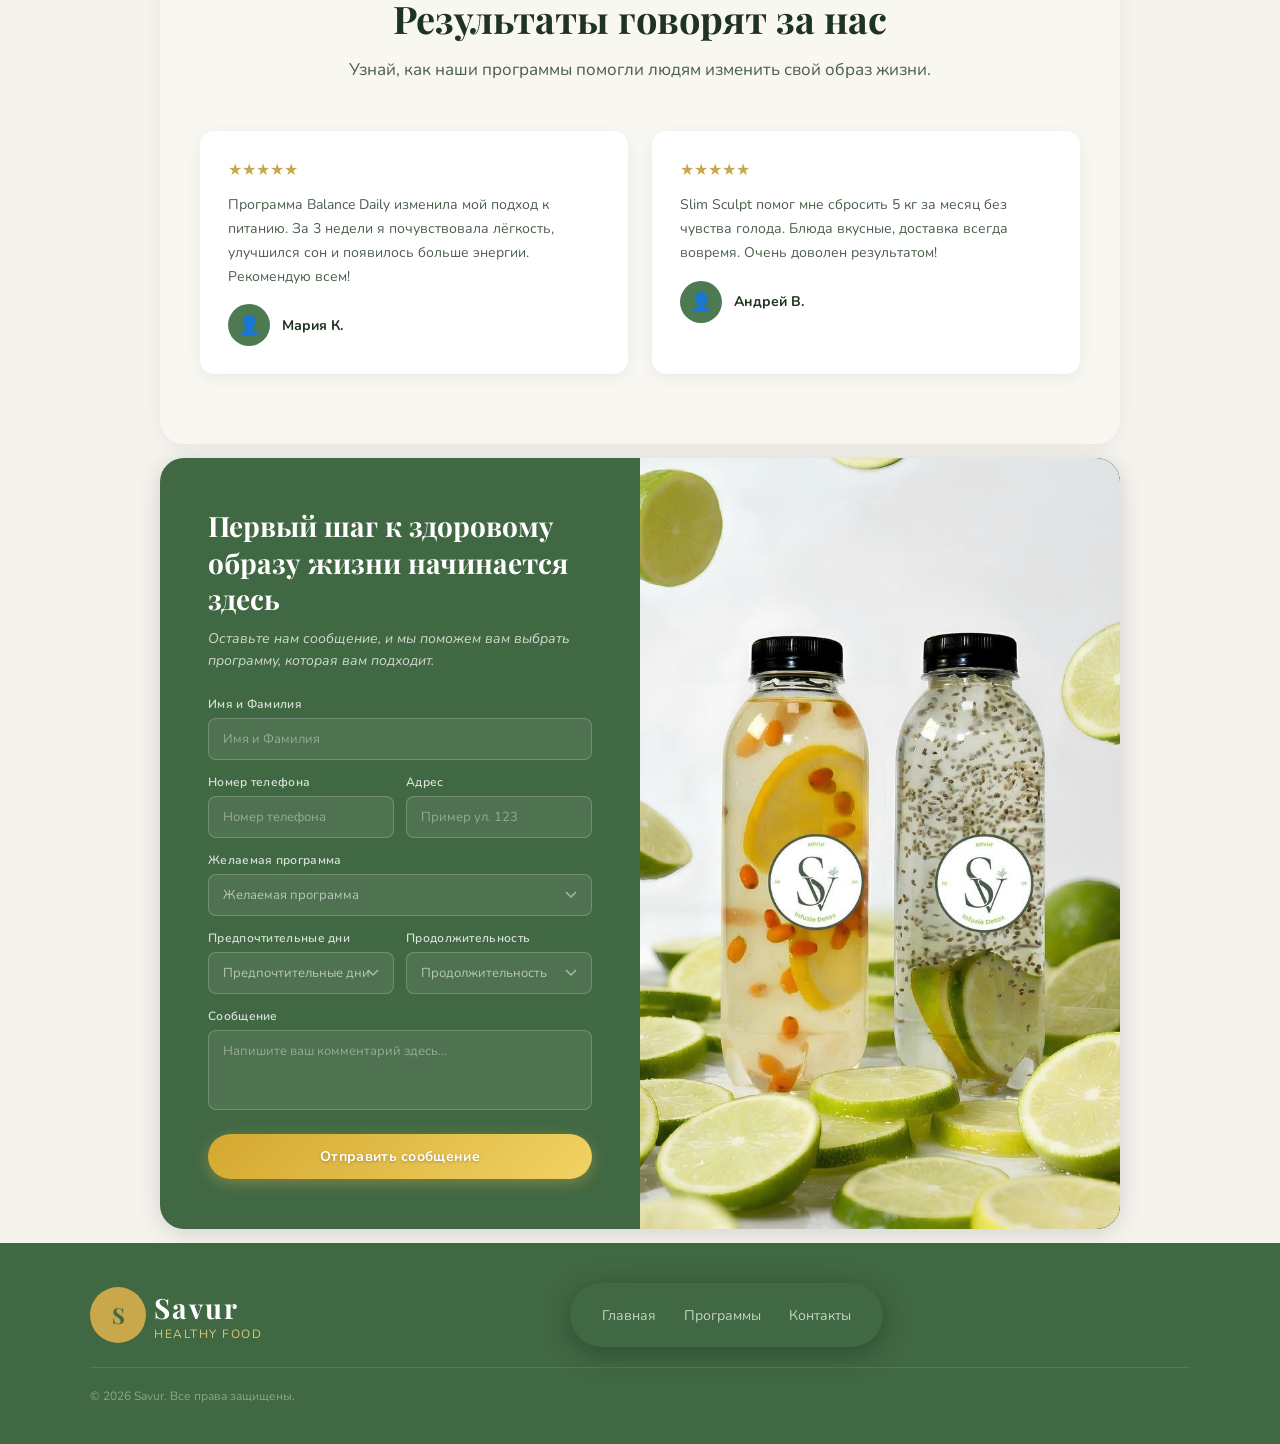
==== commit 58573dc2: "08,03" ====
--- a/index.html
+++ b/index.html
@@ -219,7 +219,7 @@
   .testimonial-author{display:flex;align-items:center;gap:12px}
   .author-avatar{width:42px;height:42px;border-radius:50%;background:var(--green-mid);display:flex;align-items:center;justify-content:center;color:var(--white);font-size:18px}
   .author-name{font-weight:700;font-size:14px;color:var(--text-dark)}
-  .author-sub{font-size:12px;color:var(--text-light)}
+  .author-sub{display:none}
 
   /* CTA */
   .cta-section{background:transparent;display:grid;grid-template-columns:1fr 1fr;border-radius:20px;overflow:hidden;max-width:1100px;margin:60px auto;box-shadow:0 12px 40px rgba(0,0,0,.15)}
@@ -428,9 +428,9 @@
         <div class="prog-card-desc" data-i18n="prog_reset_desc">Лёгкая противовоспалительная программа для мягкого перезапуска организма.</div>
         <div class="prog-card-price">От 350 <span data-i18n="prog_per_day">леев/день</span></div>
         <div class="prog-macros">
-          <div class="macro-item"><span class="macro-icon">🔥</span><span class="macro-label" data-i18n="macro_kcal">ккал</span><span class="macro-val">1100</span></div>
+          <div class="macro-item"><span class="macro-icon">🔥</span><span class="macro-label" data-i18n="macro_kcal">ккал</span><span class="macro-val">~1100</span></div>
           <div class="macro-item"><span class="macro-icon">🥩</span><span class="macro-label" data-i18n="macro_protein">белки</span><span class="macro-val">~60г</span></div>
-          <div class="macro-item"><span class="macro-icon">🫙</span><span class="macro-label" data-i18n="macro_fat">жиры</span><span class="macro-val">~35г</span></div>
+          <div class="macro-item"><span class="macro-icon">🥑</span><span class="macro-label" data-i18n="macro_fat">жиры</span><span class="macro-val">~35г</span></div>
         </div>
         <a class="btn-sm" href="program-reset.html" data-i18n="prog_details">Детали</a>
       </div>
@@ -444,9 +444,9 @@
         <div class="prog-card-desc" data-i18n="prog_slim_desc">Программа для здорового снижения веса с поддерживающими блюдами.</div>
         <div class="prog-card-price">От 410 <span data-i18n="prog_per_day">леев/день</span></div>
         <div class="prog-macros">
-          <div class="macro-item"><span class="macro-icon">🔥</span><span class="macro-label" data-i18n="macro_kcal">ккал</span><span class="macro-val">1300</span></div>
-          <div class="macro-item"><span class="macro-icon">🥩</span><span class="macro-label" data-i18n="macro_protein">белки</span><span class="macro-val">100г</span></div>
-          <div class="macro-item"><span class="macro-icon">🫙</span><span class="macro-label" data-i18n="macro_fat">жиры</span><span class="macro-val">40г</span></div>
+          <div class="macro-item"><span class="macro-icon">🔥</span><span class="macro-label" data-i18n="macro_kcal">ккал</span><span class="macro-val">~1300</span></div>
+          <div class="macro-item"><span class="macro-icon">🥩</span><span class="macro-label" data-i18n="macro_protein">белки</span><span class="macro-val">~100г</span></div>
+          <div class="macro-item"><span class="macro-icon">🥑</span><span class="macro-label" data-i18n="macro_fat">жиры</span><span class="macro-val">~40г</span></div>
         </div>
         <a class="btn-sm" href="program-slim.html" data-i18n="prog_details">Детали</a>
       </div>
@@ -460,9 +460,9 @@
         <div class="prog-card-desc" data-i18n="prog_balance_desc">Программа для поддержания формы и стабильной энергии с разнообразными блюдами.</div>
         <div class="prog-card-price">От 480 <span data-i18n="prog_per_day">леев/день</span></div>
         <div class="prog-macros">
-          <div class="macro-item"><span class="macro-icon">🔥</span><span class="macro-label" data-i18n="macro_kcal">ккал</span><span class="macro-val">1800</span></div>
-          <div class="macro-item"><span class="macro-icon">🥩</span><span class="macro-label" data-i18n="macro_protein">белки</span><span class="macro-val">120г</span></div>
-          <div class="macro-item"><span class="macro-icon">🫙</span><span class="macro-label" data-i18n="macro_fat">жиры</span><span class="macro-val">65г</span></div>
+          <div class="macro-item"><span class="macro-icon">🔥</span><span class="macro-label" data-i18n="macro_kcal">ккал</span><span class="macro-val">~1800</span></div>
+          <div class="macro-item"><span class="macro-icon">🥩</span><span class="macro-label" data-i18n="macro_protein">белки</span><span class="macro-val">~120г</span></div>
+          <div class="macro-item"><span class="macro-icon">🥑</span><span class="macro-label" data-i18n="macro_fat">жиры</span><span class="macro-val">~65г</span></div>
         </div>
         <a class="btn-sm" href="program-balance.html" data-i18n="prog_details">Детали</a>
       </div>
@@ -476,9 +476,9 @@
         <div class="prog-card-desc" data-i18n="prog_energy_desc">Питательная программа для людей с интенсивным ритмом жизни.</div>
         <div class="prog-card-price">От 540 <span data-i18n="prog_per_day">леев/день</span></div>
         <div class="prog-macros">
-          <div class="macro-item"><span class="macro-icon">🔥</span><span class="macro-label" data-i18n="macro_kcal">ккал</span><span class="macro-val">2200</span></div>
-          <div class="macro-item"><span class="macro-icon">🥩</span><span class="macro-label" data-i18n="macro_protein">белки</span><span class="macro-val">150г</span></div>
-          <div class="macro-item"><span class="macro-icon">🫙</span><span class="macro-label" data-i18n="macro_fat">жиры</span><span class="macro-val">75г</span></div>
+          <div class="macro-item"><span class="macro-icon">🔥</span><span class="macro-label" data-i18n="macro_kcal">ккал</span><span class="macro-val">~2200</span></div>
+          <div class="macro-item"><span class="macro-icon">🥩</span><span class="macro-label" data-i18n="macro_protein">белки</span><span class="macro-val">~150г</span></div>
+          <div class="macro-item"><span class="macro-icon">🥑</span><span class="macro-label" data-i18n="macro_fat">жиры</span><span class="macro-val">~75г</span></div>
         </div>
         <a class="btn-sm" href="program-energy.html" data-i18n="prog_details">Детали</a>
       </div>
@@ -494,7 +494,7 @@
         <div class="prog-macros">
           <div class="macro-item"><span class="macro-icon">🔥</span><span class="macro-label" data-i18n="macro_kcal">ккал</span><span class="macro-val">~</span></div>
           <div class="macro-item"><span class="macro-icon">🥩</span><span class="macro-label" data-i18n="macro_protein">белки</span><span class="macro-val">~</span></div>
-          <div class="macro-item"><span class="macro-icon">🫙</span><span class="macro-label" data-i18n="macro_fat">жиры</span><span class="macro-val">~</span></div>
+          <div class="macro-item"><span class="macro-icon">🥑</span><span class="macro-label" data-i18n="macro_fat">жиры</span><span class="macro-val">~</span></div>
         </div>
         <a class="btn-sm" href="program-personal.html" data-i18n="prog_details">Детали</a>
       </div>
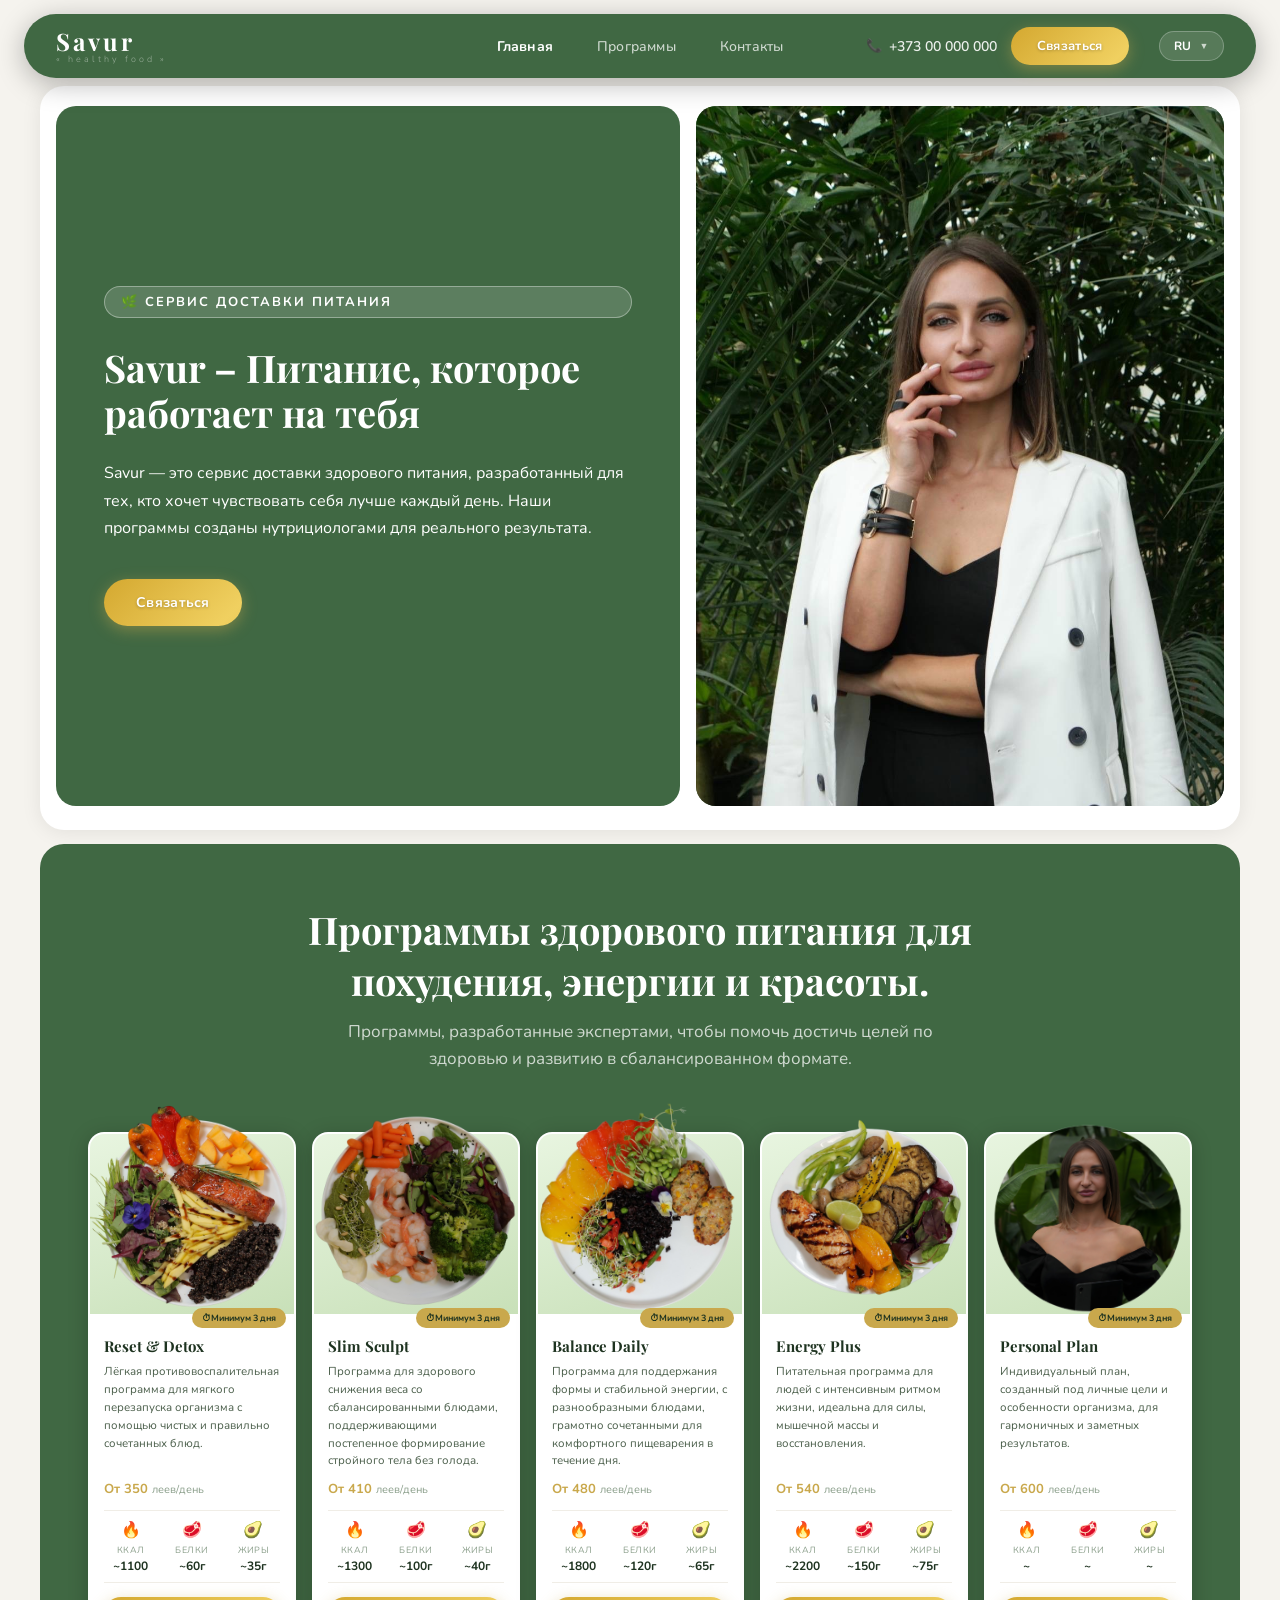
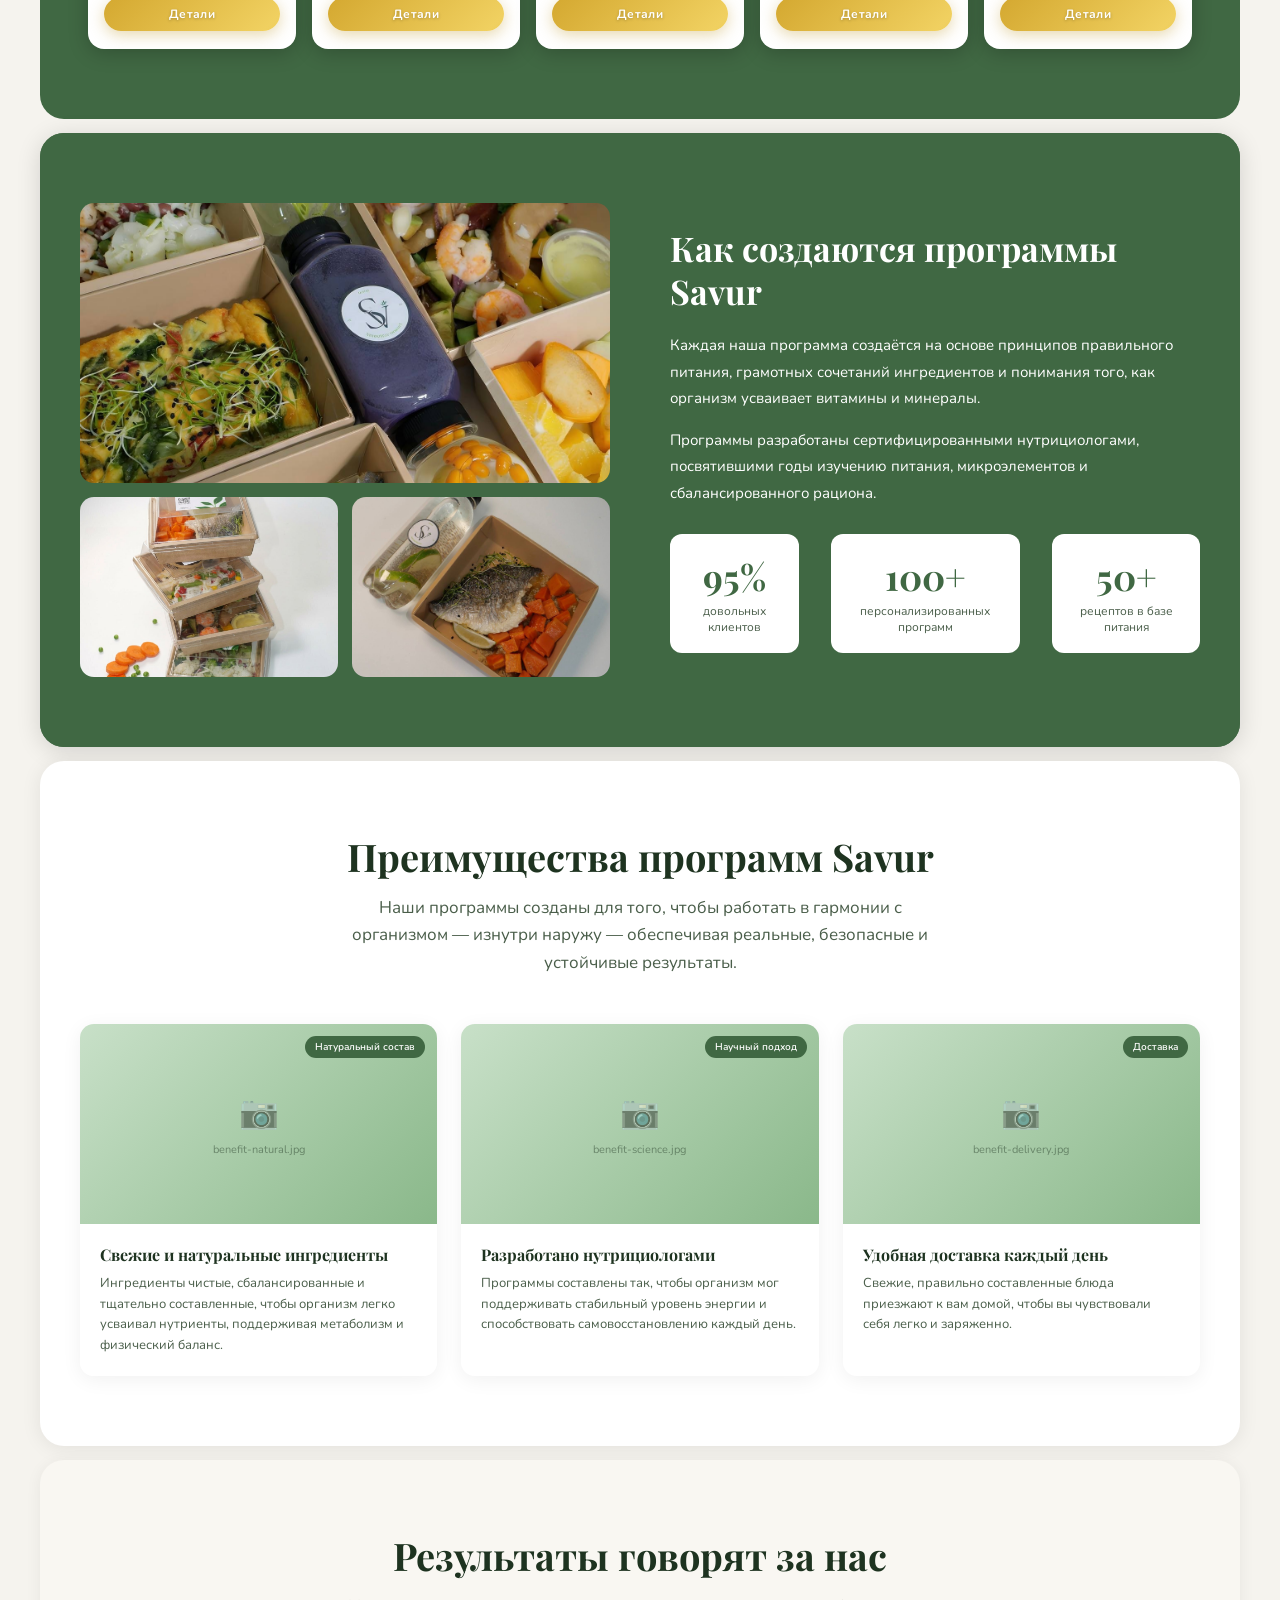
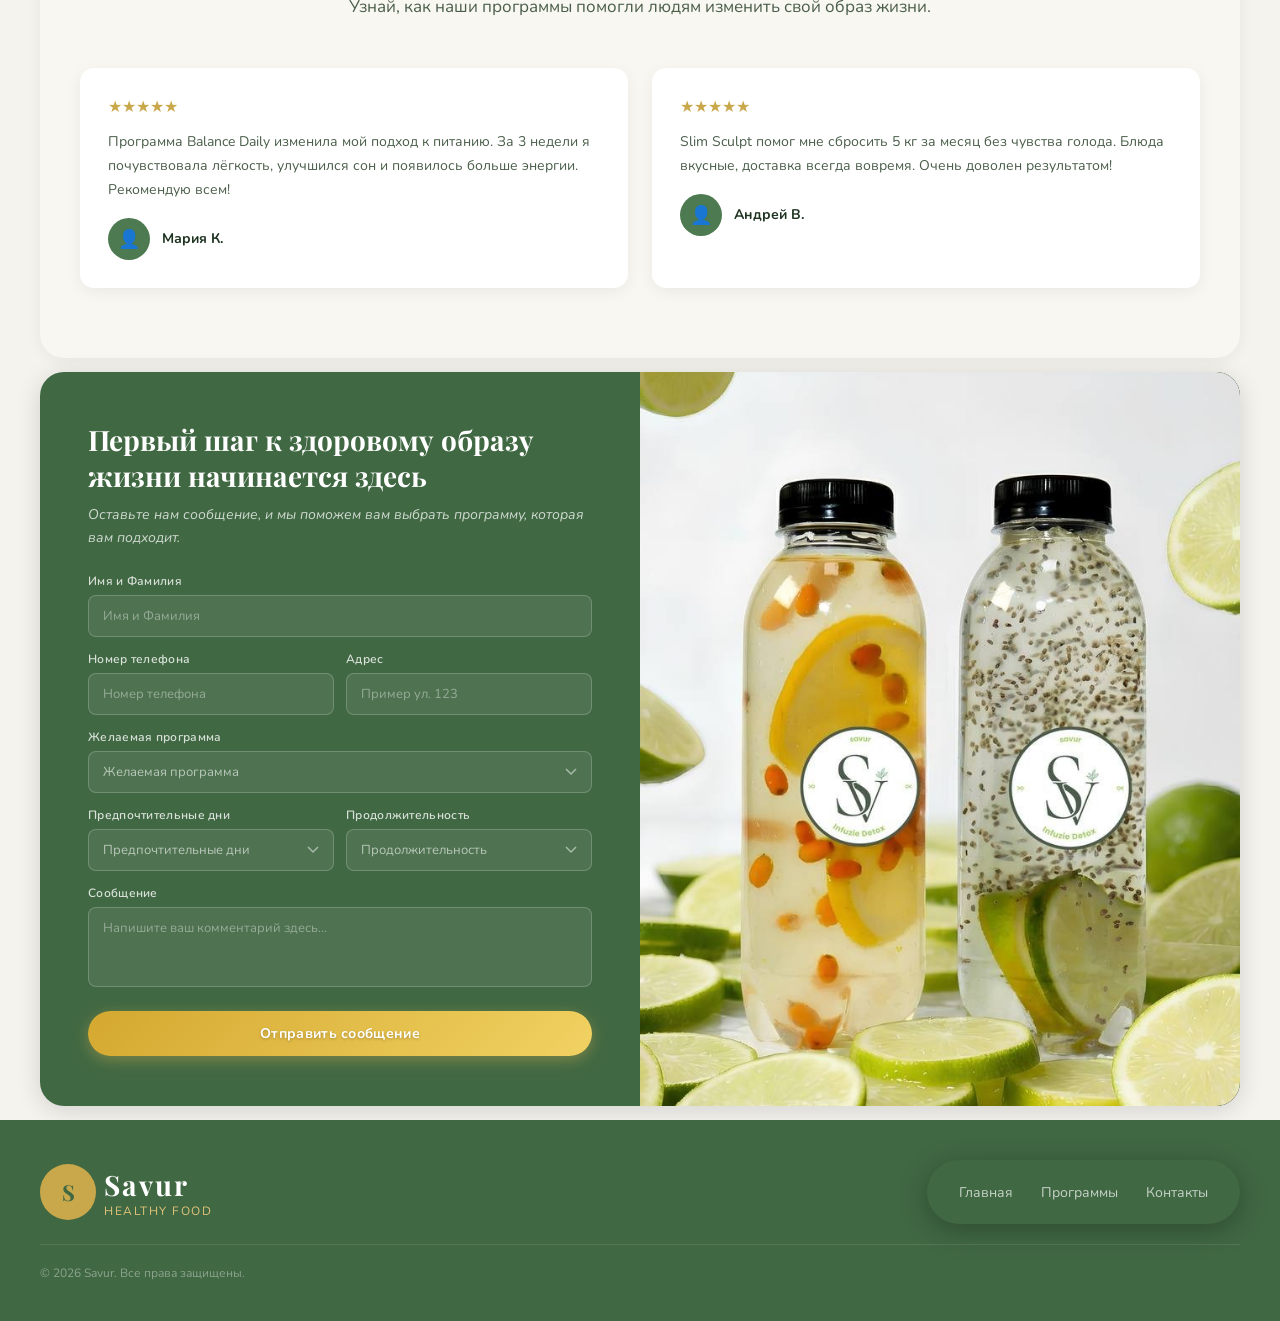
==== commit db0ed999: "13,03" ====
--- a/index.html
+++ b/index.html
@@ -14,6 +14,7 @@
 <title>Savur – Главная</title>
 <link href="https://fonts.googleapis.com/css2?family=Playfair+Display:wght@400;600;700&family=Nunito:wght@300;400;500;600;700&display=swap" rel="stylesheet">
 <style>
+  .page-wrap{max-width:1400px;margin:0 auto;width:100%}
   :root{--green-dark:#406843;--green-mid:#4d7a50;--green-light:#6a9e6e;--gold:#c9a84c;--gold-light:#e2c47a;--white:#fff;--off-white:#f9f7f2;--text-dark:#1e3320;--text-mid:#4a5e4a;--text-light:#8a9e8a}
   *{margin:0;padding:0;box-sizing:border-box}html{scroll-behavior:smooth}
   body{font-family:'Nunito',sans-serif;color:var(--text-dark);background:#f5f3ee;padding-top:8px}
@@ -46,7 +47,7 @@
 
   /* ── NAV ── */
   .nav-outer{position:sticky;top:14px;z-index:100;padding:0 24px;pointer-events:none}
-  nav{background:#406843;height:64px;display:flex;align-items:center;justify-content:space-between;border-radius:50px;box-shadow:0 6px 28px rgba(0,0,0,.28);padding:0 32px;pointer-events:all;max-width:1200px;margin:0 auto}
+  nav{background:#406843;height:64px;display:flex;align-items:center;justify-content:space-between;border-radius:50px;box-shadow:0 6px 28px rgba(0,0,0,.28);padding:0 32px;pointer-events:all;}
   .nav-logo{display:flex;flex-direction:column;align-items:flex-start;text-decoration:none;line-height:1}
   .nav-logo-icon{display:none!important}
   .nav-logo-text{font-family:'Playfair Display',serif;font-size:24px;font-weight:700;color:#fff;letter-spacing:3px}
@@ -107,7 +108,7 @@
 
   /* PROGRAMS */
   .programs-section{background:transparent;padding:60px 48px 70px}
-  .programs-grid{display:grid;grid-template-columns:repeat(5,1fr);gap:18px;max-width:1260px;margin:60px auto 0}
+  .programs-grid{display:grid;grid-template-columns:repeat(5,1fr);gap:18px;max-width:none;margin:60px auto 0}
   .prog-card{background:var(--white);border-radius:16px;overflow:visible;display:flex;flex-direction:column;transition:transform .2s,box-shadow .2s;box-shadow:0 4px 20px rgba(0,0,0,.22);border:2px solid rgba(255,255,255,.9)}
   .prog-card:hover{transform:translateY(-5px);box-shadow:0 14px 36px rgba(0,0,0,.32)}
 
@@ -149,7 +150,7 @@
 
   /* HOW */
   .how-section{background:var(--green-dark);padding:70px 40px}
-  .how-inner{max-width:1100px;margin:0 auto;display:grid;grid-template-columns:1fr 1fr;gap:60px;align-items:center}
+  .how-inner{max-width:none;margin:0 auto;display:grid;grid-template-columns:1fr 1fr;gap:60px;align-items:center}
   .how-imgs{display:grid;grid-template-columns:1fr 1fr;grid-template-rows:auto auto;gap:14px}
 
   /* HOW IMAGES — фиксированная высота, cover */
@@ -188,7 +189,7 @@
 
   /* BENEFITS */
   .benefits-section{background:transparent;padding:70px 40px}
-  .benefits-grid{max-width:1100px;margin:0 auto;display:grid;grid-template-columns:repeat(3,1fr);gap:24px}
+  .benefits-grid{max-width:none;margin:0 auto;display:grid;grid-template-columns:repeat(3,1fr);gap:24px}
   .benefit-card{border-radius:14px;overflow:hidden;box-shadow:0 4px 20px rgba(0,0,0,.06);transition:transform .2s,box-shadow .2s}
   .benefit-card:hover{transform:translateY(-4px);box-shadow:0 8px 28px rgba(0,0,0,.1)}
 
@@ -212,7 +213,7 @@
 
   /* TESTIMONIALS */
   .testimonials-section{background:transparent;padding:70px 40px}
-  .testimonials-slider{max-width:900px;margin:0 auto;display:grid;grid-template-columns:1fr 1fr;gap:24px}
+  .testimonials-slider{max-width:none;margin:0 auto;display:grid;grid-template-columns:1fr 1fr;gap:24px}
   .testimonial-card{background:var(--white);border-radius:14px;padding:28px;box-shadow:0 4px 16px rgba(0,0,0,.06)}
   .stars{color:var(--gold);font-size:16px;margin-bottom:12px}
   .testimonial-text{font-size:14px;color:var(--text-mid);line-height:1.7;margin-bottom:16px}
@@ -222,7 +223,7 @@
   .author-sub{display:none}
 
   /* CTA */
-  .cta-section{background:transparent;display:grid;grid-template-columns:1fr 1fr;border-radius:20px;overflow:hidden;max-width:1100px;margin:60px auto;box-shadow:0 12px 40px rgba(0,0,0,.15)}
+  .cta-section{background:transparent;display:grid;grid-template-columns:1fr 1fr;border-radius:20px;overflow:hidden;max-width:none;margin:0;box-shadow:0 12px 40px rgba(0,0,0,.15)}
   .cta-form-wrap{padding:50px 48px}
   .cta-form-wrap h2{font-family:'Playfair Display',serif;font-size:28px;color:var(--white);font-weight:700;margin-bottom:10px;line-height:1.3}
   .cta-form-wrap>p{color:rgba(255,255,255,.75);font-size:14px;font-style:italic;line-height:1.6;margin-bottom:24px}
@@ -257,14 +258,14 @@
 
   /* FOOTER */
   footer{background:var(--green-dark);padding:40px}
-  .footer-inner{max-width:1100px;margin:0 auto;display:flex;justify-content:space-between;align-items:center;padding-bottom:20px;margin-bottom:20px;border-bottom:1px solid rgba(255,255,255,.1)}
+  .footer-inner{display:flex;justify-content:space-between;align-items:center;padding-bottom:20px;margin-bottom:20px;border-bottom:1px solid rgba(255,255,255,.1)}
   .footer-logo{display:flex;align-items:center;gap:8px;text-decoration:none}
   .footer-logo-icon{width:56px;height:56px;background:var(--gold);border-radius:50%;display:flex;align-items:center;justify-content:center;font-family:'Playfair Display',serif;font-size:22px;font-weight:700;color:var(--green-dark)}
   .footer-logo-text{font-family:'Playfair Display',serif;font-size:28px;font-weight:700;color:var(--white);letter-spacing:2px}
   .footer-nav{display:flex;gap:28px}
   .footer-nav a{color:rgba(255,255,255,.7);text-decoration:none;font-size:14px;transition:color .2s}
   .footer-nav a:hover{color:var(--gold-light)}
-  .footer-bottom{max-width:1100px;margin:0 auto;display:flex;justify-content:space-between;align-items:center}
+  .footer-bottom{display:flex;justify-content:space-between;align-items:center}
   .footer-copy,.footer-dev{color:rgba(255,255,255,.4);font-size:12px}
 
   /* MODAL */
@@ -292,7 +293,7 @@
   .btn-modal-close:hover{border-color:var(--green-mid);color:var(--green-dark)}
 
   /* SECTION CONTAINERS */
-  .sc{margin:14px auto;border-radius:24px;overflow:hidden;max-width:900px;width:calc(100% - 320px)}
+  .sc{margin:14px auto;border-radius:24px;overflow:hidden;width:100%}
   .sc:first-of-type{margin-top:32px}
   .sc-white{background:var(--white);box-shadow:0 2px 20px rgba(0,0,0,.08)}
   .sc-green{background:#406843}
@@ -368,13 +369,14 @@
     .benefits-grid{grid-template-columns:1fr}
     .testimonials-slider{grid-template-columns:1fr}
     .cta-section{grid-template-columns:1fr;margin:20px}.cta-right-img{display:none}
-    .sc{width:calc(100% - 24px)}
+    .sc{width:100%}
   }
 </style>
   <link rel="stylesheet" href="https://cdnjs.cloudflare.com/ajax/libs/intl-tel-input/17.0.19/css/intlTelInput.css"/>
 <link rel="stylesheet" href="mobile.css">
 </head>
 <body>
+<div class="page-wrap">
 
 <div class="nav-outer"><nav>
   <a class="nav-logo" href="index.html">
@@ -740,5 +742,6 @@
 <script src="lang.js"></script>
 <script src="mobile.js"></script>
 <script src="forms.js"></script>
+</div><!-- /page-wrap -->
 </body>
 </html>
--- a/mobile.css
+++ b/mobile.css
@@ -380,9 +380,18 @@
   .detail-macros { flex-wrap: wrap !important; gap: 8px !important; }
   .detail-benefits-row { grid-template-columns: 1fr !important; gap: 20px !important; }
   .benefit-side-img { height: 180px !important; }
-  .gallery-grid { grid-template-columns: 1fr 1fr !important; gap: 8px !important; }
-  .gallery-item:first-child { grid-column: 1 / -1 !important; height: 180px !important; }
-  .gallery-item  { height: 120px !important; }
+  .gallery-grid {
+    grid-template-columns: 1fr 1fr !important;
+    grid-template-rows: 160px 320px 160px !important;
+    gap: 8px !important;
+  }
+  .gallery-item { height: auto !important; }
+  /* Порядок для мобиле: 1→1, 3→2, tall(2)→3(центр), 4→4, 5→5 */
+  .gallery-item:nth-child(1) { order: 1 !important; }
+  .gallery-item:nth-child(2) { order: 3 !important; grid-column: 1 / -1 !important; height: 320px !important; grid-row: span 1 !important; }
+  .gallery-item:nth-child(3) { order: 2 !important; }
+  .gallery-item:nth-child(4) { order: 4 !important; }
+  .gallery-item:nth-child(5) { order: 5 !important; }
   .detail-features-grid { grid-template-columns: 1fr !important; gap: 10px !important; }
   .detail-section { padding: 36px 18px !important; }
   .detail-section h2 { font-size: 20px !important; }
@@ -778,3 +787,210 @@
   .other-card-name  { font-size: 14px !important; }
   .other-card-price { font-size: 12px !important; }
 }
+
+/* ═══════════════════════════════════════════════════════════════════
+   SAVUR — DESKTOP RESPONSIVE FIX v2
+   Синхронизация .sc с nav (оба max-width:1200px, padding:0 24px)
+   ═══════════════════════════════════════════════════════════════════ */
+
+/*
+  Логика выравнивания:
+  - nav-outer имеет padding: 0 24px, nav внутри max-width: 1200px
+  - .sc должен быть той же ширины что nav = max-width: 1200px + те же боковые отступы
+  - Используем: max-width: 1200px + margin: auto + padding 0 24px через width
+  - width: calc(100% - 48px) = те же 24px с каждой стороны как у nav-outer
+*/
+
+/* ── Глобально для ВСЕХ десктопных разрешений (>900px) ── */
+@media (min-width: 901px) {
+
+  /* Синхронизируем .sc с nav */
+  .sc {
+    width: calc(100% - 48px) !important;  /* 24px * 2 = те же отступы что у nav-outer */
+    max-width: 1200px !important;          /* то же что nav */
+    margin-left: auto !important;
+    margin-right: auto !important;
+  }
+
+  /* Hero wrap — выравниваем по той же сетке */
+  .hero-wrap {
+    align-items: stretch !important;
+    padding: 20px 16px 24px !important;
+  }
+
+  .hero-left,
+  .hero-right {
+    flex: 1 1 0 !important;
+    min-width: 0 !important;
+  }
+
+  .hero-right {
+    height: auto !important;
+    min-height: 500px !important;
+    max-height: 700px !important;
+  }
+
+  /* page-hero-img — фиксим абсолютную картинку */
+  .page-hero-img {
+    position: relative !important;
+    overflow: hidden !important;
+    height: clamp(360px, 38vw, 560px) !important;
+  }
+  .page-hero-img img {
+    position: absolute !important;
+    top: 0 !important; left: 0 !important;
+    width: 100% !important; height: 100% !important;
+    object-fit: cover !important;
+    object-position: center !important;
+  }
+
+  /* CTA секция — не выходит за пределы .sc */
+  .cta-section {
+    max-width: 100% !important;
+    margin: 0 !important;
+    border-radius: 0 !important;
+  }
+}
+
+/* ── 901–1060px: маленький ноутбук ── */
+@media (min-width: 901px) and (max-width: 1060px) {
+
+  /* Nav — прячем телефон, не помещается */
+  nav .nav-phone { display: none !important; }
+  nav { padding: 0 18px !important; }
+  .nav-links a { padding: 8px 12px !important; font-size: 13px !important; }
+  .btn-contact { padding: 8px 16px !important; font-size: 12px !important; }
+
+  /* Hero */
+  .hero-left {
+    padding: 36px 28px !important;
+    min-height: 480px !important;
+  }
+  .hero-left h1 { font-size: 28px !important; line-height: 1.2 !important; }
+  .hero-desc { font-size: 13px !important; margin-bottom: 24px !important; }
+  .hero-right { min-height: 480px !important; }
+
+  /* Programs grid — 3 колонки */
+  .programs-grid {
+    grid-template-columns: repeat(3, 1fr) !important;
+    gap: 12px !important;
+  }
+  .programs-section { padding: 40px 28px 50px !important; }
+
+  /* Prog-row */
+  .prog-row { grid-template-columns: 200px 1fr !important; }
+  .prog-row.reverse { grid-template-columns: 1fr 200px !important; }
+  .prog-row-body { padding: 20px !important; }
+  .prog-row-body h3 { font-size: 18px !important; }
+  .prog-row-body p { font-size: 13px !important; }
+
+  /* Page hero (programs.html) */
+  .page-hero { padding: 28px 24px !important; gap: 20px !important; min-height: auto !important; }
+  .page-hero-text h1 { font-size: 32px !important; }
+  .page-hero-text p { font-size: 14px !important; }
+  .page-hero-img { height: clamp(280px, 38vw, 400px) !important; }
+
+  /* How */
+  .how-section { padding: 44px 28px !important; }
+  .how-text h2 { font-size: 26px !important; }
+
+  /* Benefits */
+  .benefits-section { padding: 44px 28px !important; }
+
+  /* CTA */
+  .cta-form-wrap { padding: 32px 28px !important; }
+  .cta-form-wrap h2 { font-size: 20px !important; }
+}
+
+/* ── 1061–1200px: стандартный ноутбук ── */
+@media (min-width: 1061px) and (max-width: 1200px) {
+
+  /* Hero */
+  .hero-left {
+    padding: 44px 36px !important;
+    min-height: 540px !important;
+  }
+  .hero-left h1 { font-size: 32px !important; }
+  .hero-right { min-height: 540px !important; }
+
+  /* Programs grid — 4 колонки */
+  .programs-grid {
+    grid-template-columns: repeat(4, 1fr) !important;
+    gap: 14px !important;
+  }
+  .programs-section { padding: 50px 32px 60px !important; }
+
+  /* Prog-row */
+  .prog-row { grid-template-columns: 230px 1fr !important; }
+  .prog-row.reverse { grid-template-columns: 1fr 230px !important; }
+  .prog-row-body { padding: 26px !important; }
+  .prog-row-body h3 { font-size: 20px !important; }
+
+  /* Page hero */
+  .page-hero { padding: 36px 32px !important; gap: 28px !important; min-height: auto !important; }
+  .page-hero-text h1 { font-size: 42px !important; }
+  .page-hero-img { height: clamp(340px, 38vw, 500px) !important; }
+
+  /* How */
+  .how-section { padding: 50px 32px !important; }
+  .how-text h2 { font-size: 30px !important; }
+
+  /* Benefits */
+  .benefits-section { padding: 50px 32px !important; }
+
+  /* CTA */
+  .cta-form-wrap { padding: 40px 36px !important; }
+}
+
+/* ── 1201–1400px: стандартный широкий монитор ── */
+@media (min-width: 1201px) and (max-width: 1400px) {
+
+  /* Programs grid — 5 колонок, но .sc ограничен 1200px */
+  .programs-grid {
+    grid-template-columns: repeat(5, 1fr) !important;
+    gap: 16px !important;
+  }
+
+  /* Hero */
+  .hero-left { padding: 56px 48px !important; min-height: 600px !important; }
+  .hero-left h1 { font-size: 38px !important; }
+  .hero-right { min-height: 600px !important; }
+
+  /* Page hero */
+  .page-hero-img { height: clamp(400px, 38vw, 560px) !important; }
+  .page-hero-text h1 { font-size: 50px !important; }
+}
+
+/* ── 1401px+: большой монитор ── */
+@media (min-width: 1401px) {
+
+  .sc {
+    width: calc(100% - 80px) !important;
+    max-width: 1240px !important;
+  }
+
+  /* Programs grid — 5 колонок */
+  .programs-grid {
+    grid-template-columns: repeat(5, 1fr) !important;
+    gap: 18px !important;
+  }
+
+  .hero-left { padding: 60px 52px !important; min-height: 650px !important; }
+  .hero-left h1 { font-size: 40px !important; }
+  .hero-right { min-height: 650px !important; }
+  .page-hero-img { height: clamp(440px, 36vw, 580px) !important; }
+  .page-hero-text h1 { font-size: 54px !important; }
+}
+
+/* ── 1600px+: UHD / широкие мониторы ── */
+@media (min-width: 1600px) {
+  .sc {
+    width: calc(100% - 120px) !important;
+    max-width: 1400px !important;
+  }
+
+  .hero-left h1 { font-size: 46px !important; }
+  .hero-left { min-height: 700px !important; }
+  .hero-right { min-height: 700px !important; }
+  .page-hero-text h1 { font-size: 58px !important; }
+}
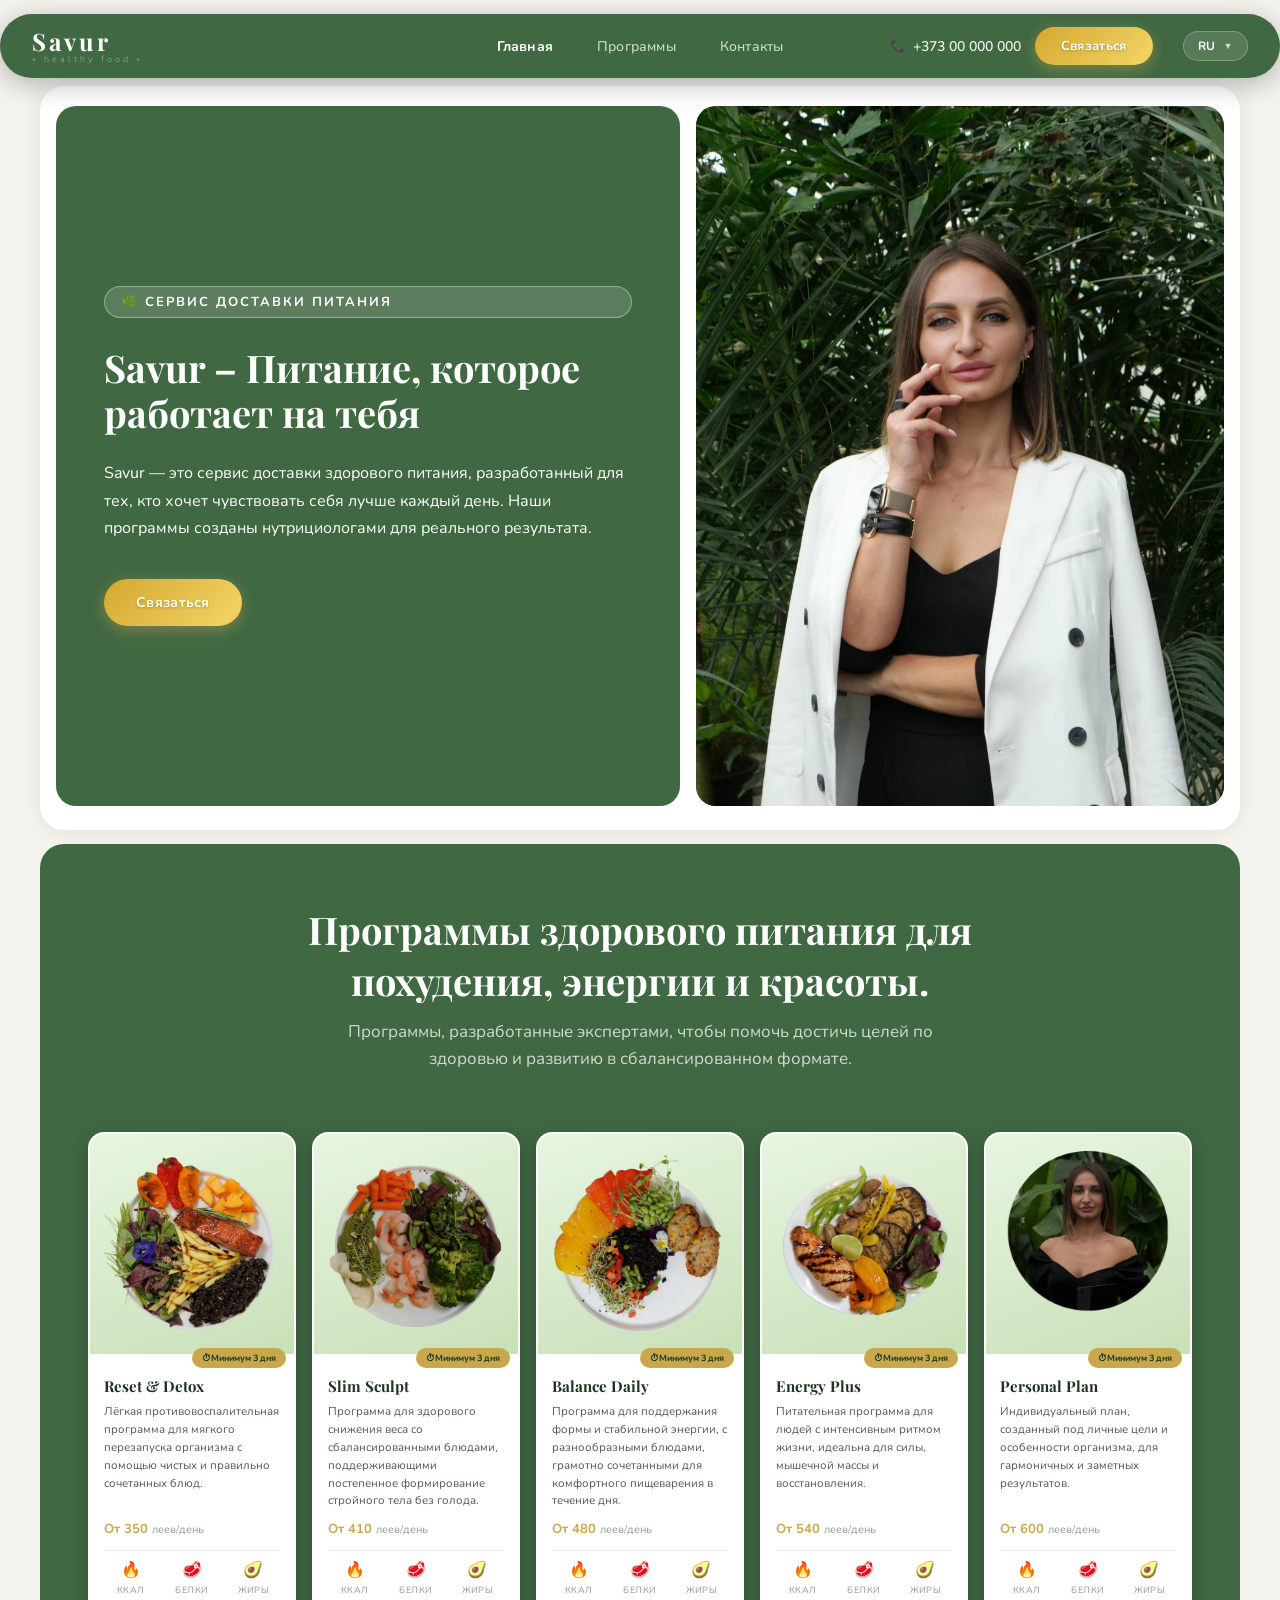
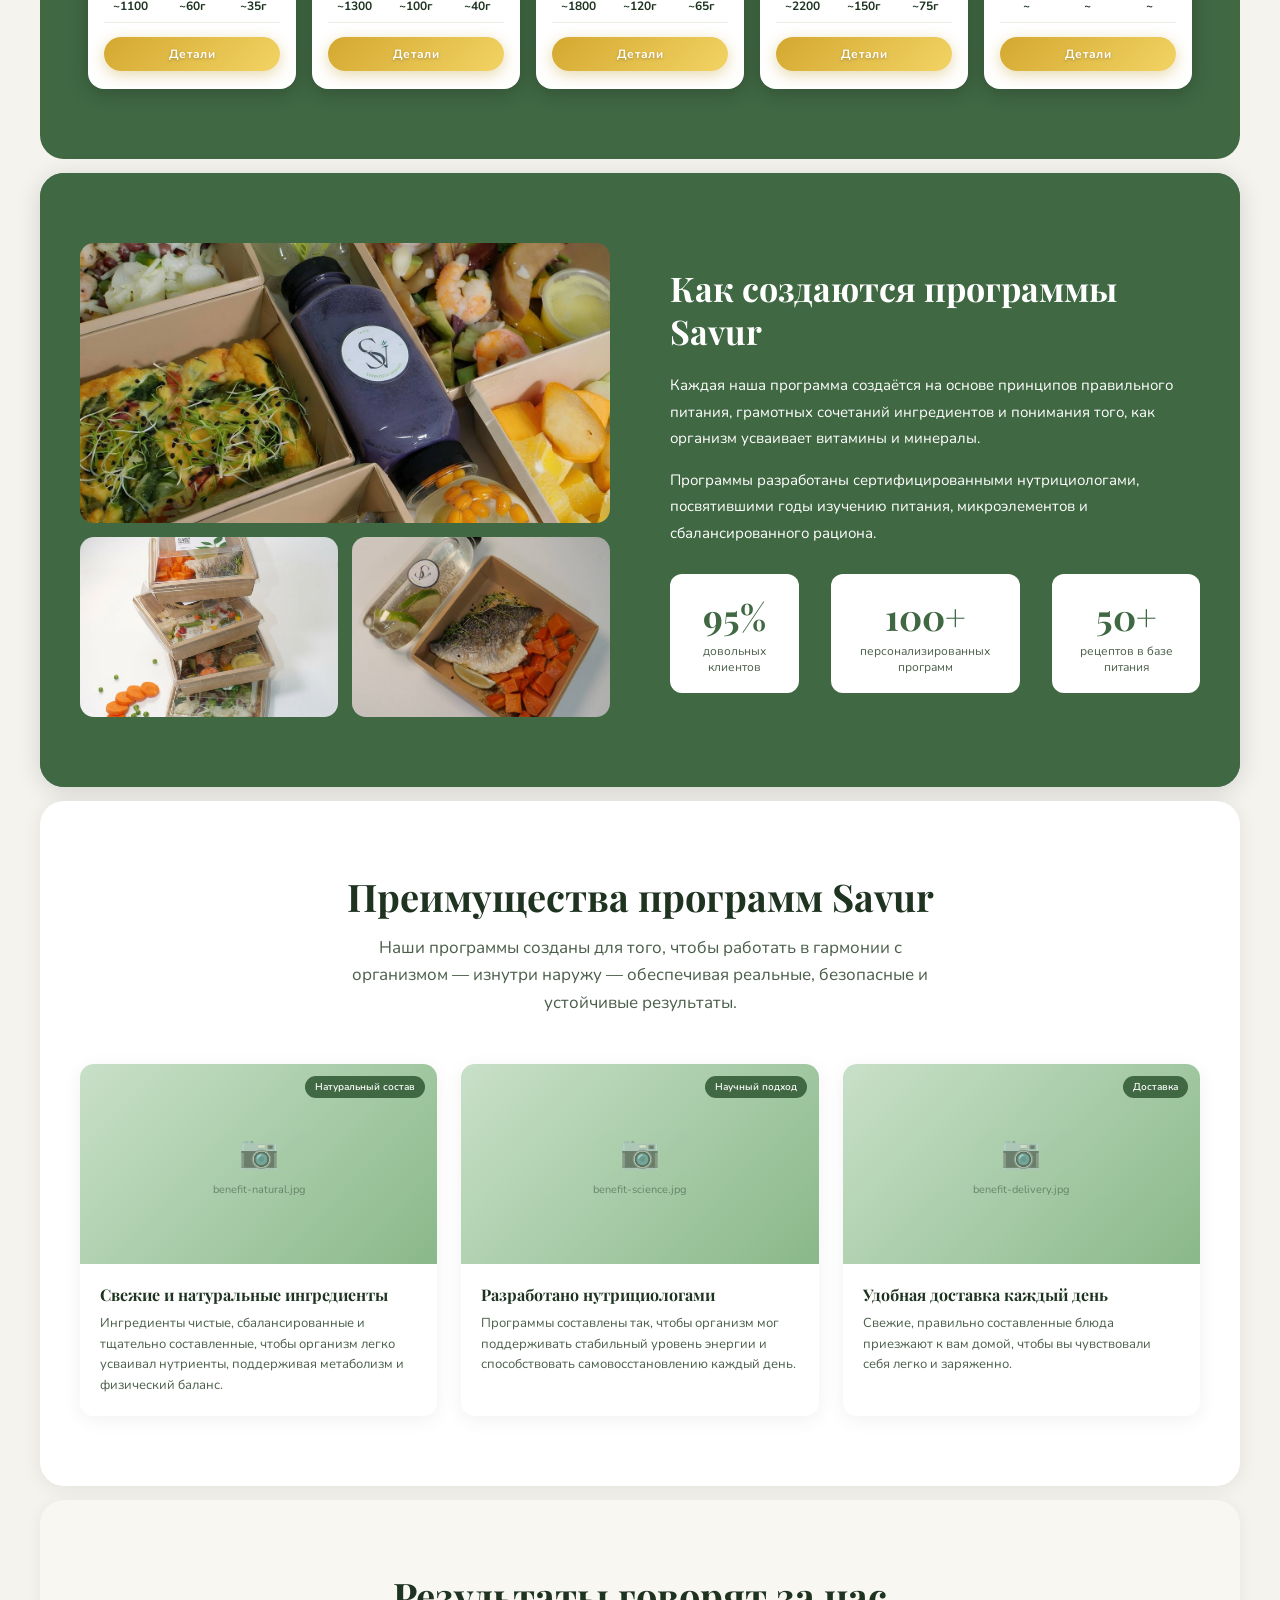
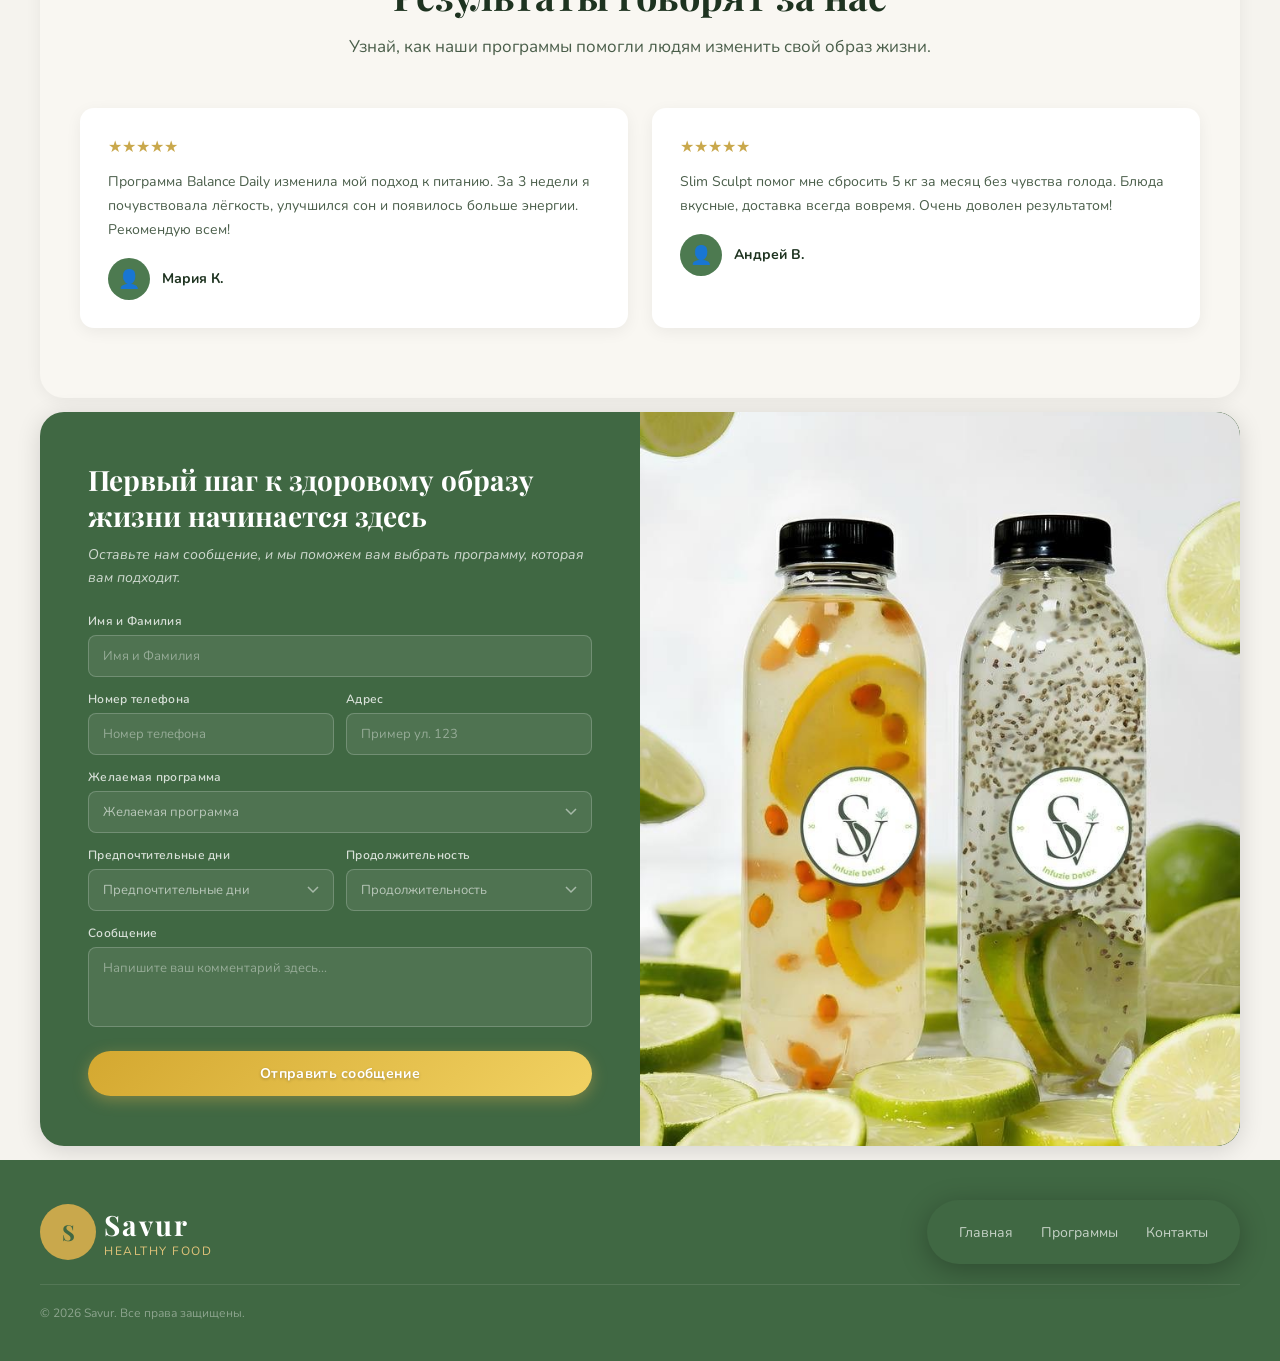
==== commit d66992e1: "13,03" ====
--- a/index.html
+++ b/index.html
@@ -1,747 +1,1831 @@
 <!DOCTYPE html>
 <html lang="ru">
 <head>
-<meta charset="UTF-8">
-<script>
-// Anti-flash: hide body immediately, apply lang before paint
-(function(){
-  var l=localStorage.getItem('vitafit_lang')||'ru';
-  document.documentElement.setAttribute('data-lang-loading',l);
-  document.write('<style id="anti-flash-style">body{visibility:hidden!important}</style>');
-})();
-</script>
-<meta name="viewport" content="width=device-width, initial-scale=1.0, minimum-scale=1.0, maximum-scale=5.0">
-<title>Savur – Главная</title>
-<link href="https://fonts.googleapis.com/css2?family=Playfair+Display:wght@400;600;700&family=Nunito:wght@300;400;500;600;700&display=swap" rel="stylesheet">
-<style>
-  .page-wrap{max-width:1400px;margin:0 auto;width:100%}
-  :root{--green-dark:#406843;--green-mid:#4d7a50;--green-light:#6a9e6e;--gold:#c9a84c;--gold-light:#e2c47a;--white:#fff;--off-white:#f9f7f2;--text-dark:#1e3320;--text-mid:#4a5e4a;--text-light:#8a9e8a}
-  *{margin:0;padding:0;box-sizing:border-box}html{scroll-behavior:smooth}
-  body{font-family:'Nunito',sans-serif;color:var(--text-dark);background:#f5f3ee;padding-top:8px}
-
-  /* ── УНИВЕРСАЛЬНЫЕ СТИЛИ ИЗОБРАЖЕНИЙ ── */
-  .site-img {
-    width: 100%;
-    height: 100%;
-    object-fit: cover;
-    object-position: center;
-    display: block;
-  }
-  .site-img-round {
-    width: 100%;
-    height: 100%;
-    object-fit: cover;
-    object-position: center;
-    border-radius: 50%;
-    display: block;
-  }
-  .img-placeholder {
-    width: 100%; height: 100%;
-    display: flex; flex-direction: column;
-    align-items: center; justify-content: center;
-    gap: 8px; opacity: 0.45;
-    font-family: 'Nunito', sans-serif;
-  }
-  .img-placeholder span { font-size: 32px; }
-  .img-placeholder p { font-size: 11px; color: inherit; text-align: center; padding: 0 12px; }
-
-  /* ── NAV ── */
-  .nav-outer{position:sticky;top:14px;z-index:100;padding:0 24px;pointer-events:none}
-  nav{background:#406843;height:64px;display:flex;align-items:center;justify-content:space-between;border-radius:50px;box-shadow:0 6px 28px rgba(0,0,0,.28);padding:0 32px;pointer-events:all;}
-  .nav-logo{display:flex;flex-direction:column;align-items:flex-start;text-decoration:none;line-height:1}
-  .nav-logo-icon{display:none!important}
-  .nav-logo-text{font-family:'Playfair Display',serif;font-size:24px;font-weight:700;color:#fff;letter-spacing:3px}
-  .nav-logo-sub{font-size:9px;color:rgba(255,255,255,.45);letter-spacing:3px;font-weight:300;margin-top:2px}
-  .nav-links{display:flex;gap:4px;list-style:none;position:absolute;left:50%;transform:translateX(-50%)}
-  .nav-links a{color:rgba(255,255,255,.75);text-decoration:none;font-size:14px;font-weight:500;padding:8px 20px;border-radius:6px;transition:color .2s;letter-spacing:.2px;background:transparent!important;border:none!important;box-shadow:none!important}
-  .nav-links a:hover{color:#fff;background:rgba(255,255,255,.08)!important}
-  .nav-links a.active{color:#fff;font-weight:700}
-  .nav-right{display:flex;align-items:center;gap:14px}
-  .nav-phone{display:flex;align-items:center;gap:7px;color:rgba(255,255,255,.9);font-size:14px;font-weight:600;text-decoration:none;transition:color .2s}
-  .nav-phone::before{content:'📞';font-size:13px}
-  .nav-phone:hover{color:#e2c47a}
-  .btn-contact{background:linear-gradient(135deg,#d4a830 0%,#f0d060 50%,#d4a830 100%)!important;background-size:200% auto!important;color:#fff!important;text-shadow:0 1px 3px rgba(0,0,0,0.25)!important;border:none!important;border-radius:50px!important;padding:10px 26px;font-size:13px;font-weight:700;cursor:pointer;text-decoration:none;font-family:'Nunito',sans-serif;transition:background-position .4s,box-shadow .2s,transform .15s;box-shadow:0 4px 14px rgba(201,168,76,.45)!important}
-  .btn-contact:hover{background-position:right center!important;box-shadow:0 6px 20px rgba(201,168,76,.6)!important;transform:translateY(-1px)!important}
-
-  /* LANG SWITCHER */
-  .lang-switcher{position:relative;margin-left:16px;user-select:none}
-  .lang-trigger{display:flex;align-items:center;gap:6px;background:rgba(255,255,255,.12);color:var(--white);border:1.5px solid rgba(255,255,255,.25);border-radius:50px;padding:6px 14px;font-size:12px;font-weight:700;cursor:pointer;font-family:'Nunito',sans-serif;letter-spacing:.5px;transition:all .2s}
-  .lang-trigger:hover{background:rgba(255,255,255,.2);border-color:rgba(255,255,255,.45)}
-  .lang-trigger .lang-arrow{font-size:9px;opacity:.7;transition:transform .2s;margin-left:2px}
-  .lang-switcher.open .lang-trigger{background:rgba(255,255,255,.2);border-color:rgba(255,255,255,.5)}
-  .lang-switcher.open .lang-arrow{transform:rotate(180deg)}
-  .lang-dropdown{display:none;position:absolute;top:calc(100% + 6px);right:0;background:var(--green-dark);border:1.5px solid rgba(255,255,255,.18);border-radius:10px;overflow:hidden;min-width:70px;box-shadow:0 8px 24px rgba(0,0,0,.25);z-index:200}
-  .lang-switcher.open .lang-dropdown{display:block}
-  .lang-option{display:block;width:100%;padding:9px 16px;font-size:12px;font-weight:700;color:rgba(255,255,255,.7);background:transparent;border:none;cursor:pointer;font-family:'Nunito',sans-serif;letter-spacing:.5px;text-align:center;transition:all .15s}
-  .lang-option:hover{background:rgba(255,255,255,.1);color:var(--white)}
-  .lang-option.active{color:var(--green-dark);background:var(--gold)}
-
-  .section-title{font-family:'Playfair Display',serif;font-size:38px;font-weight:700;color:var(--text-dark);margin-bottom:12px;text-align:center}
-  .section-sub{color:var(--text-mid);font-size:17px;text-align:center;max-width:600px;margin:0 auto 48px;line-height:1.6}
-  .section-title.white{color:var(--white)}.section-sub.white{color:rgba(255,255,255,.75)}
-  .btn-primary{display:inline-block;background:var(--gold);color:var(--green-dark);padding:14px 32px;border-radius:8px;font-weight:700;font-size:14px;text-decoration:none;border:none;cursor:pointer;font-family:'Nunito',sans-serif;transition:background .2s,transform .15s}
-  .btn-primary:hover{background:var(--gold-light);transform:translateY(-2px)}
-
-  /* HERO */
-  .hero-wrap{padding:20px 20px 20px;background:transparent;display:flex;gap:16px;align-items:stretch;max-width:100%;margin:0}
-  .hero-left{flex:1;background:#406843;border-radius:20px;padding:60px 52px;display:flex;flex-direction:column;justify-content:center;min-height:650px}
-  .hero-tag{display:inline-block;background:rgba(255,255,255,.15);color:#ffffff;font-size:13px;font-weight:700;letter-spacing:2px;text-transform:uppercase;padding:6px 16px;border-radius:20px;margin-bottom:28px;border:1px solid rgba(255,255,255,.35)}
-  .hero-left h1{font-family:'Playfair Display',serif;font-size:38px;line-height:1.18;color:#ffffff !important;font-weight:700;margin-bottom:24px}
-  .hero-left h1 span{color:#ffffff !important}
-  .hero-desc{color:#ffffff;font-size:16px;line-height:1.72;max-width:100%;margin-bottom:36px}
-
-  /* HERO IMAGE — flex:1, фиксированная высота, cover */
-  .hero-right {
-    flex: 1;
-    border-radius: 20px;
-    overflow: hidden;
-    height: 650px;
-    background: linear-gradient(160deg,#4d7a50,#345536);
-    position: relative;
-  }
-  .hero-right .site-img {
-    width: 100%;
-    height: 100%;
-    object-fit: cover;
-    object-position: center top;
-  }
-
-  /* PROGRAMS */
-  .programs-section{background:transparent;padding:60px 48px 70px}
-  .programs-grid{display:grid;grid-template-columns:repeat(5,1fr);gap:18px;max-width:none;margin:60px auto 0}
-  .prog-card{background:var(--white);border-radius:16px;overflow:visible;display:flex;flex-direction:column;transition:transform .2s,box-shadow .2s;box-shadow:0 4px 20px rgba(0,0,0,.22);border:2px solid rgba(255,255,255,.9)}
-  .prog-card:hover{transform:translateY(-5px);box-shadow:0 14px 36px rgba(0,0,0,.32)}
-
-  /* КАРТОЧКИ ПРОГРАММ */
-  .prog-card-img {
-    height: 180px;
-    overflow: visible;
-    position: relative;
-    background: linear-gradient(160deg,#e8f5e0 0%,#c8e0b8 100%);
-    border-radius: 14px 14px 0 0;
-    flex-shrink: 0;
-  }
-  .prog-card-img .site-img {
-    width: 105%;
-    height: auto;
-    max-height: 240px;
-    object-fit: contain;
-    object-position: center bottom;
-    position: absolute;
-    bottom: 0;
-    left: 50%;
-    transform: translateX(-50%);
-  }
-
-  .prog-badge{display:table;margin-left:auto;margin-right:-6px;margin-top:-20px;margin-bottom:8px;white-space:nowrap;background:var(--gold);color:#1e3320;font-size:9px;font-weight:700;padding:4px 10px;border-radius:20px;position:relative;z-index:2}
-  .prog-badge::before{content:'⏱';font-size:9px}
-  .prog-card-body{padding:14px 14px 16px;display:flex;flex-direction:column;flex:1}
-  .prog-card-name{font-family:'Playfair Display',serif;font-size:15px;font-weight:700;color:var(--text-dark);margin-bottom:7px}
-  .prog-card-desc{font-size:11.5px;color:var(--text-mid);line-height:1.55;margin-bottom:10px;flex:1}
-  .prog-card-price{font-size:13px;font-weight:700;color:var(--gold);margin-bottom:12px}
-  .prog-card-price span{font-size:11px;color:var(--text-light);font-weight:400}
-  .prog-macros{display:flex;gap:8px;margin-bottom:14px;padding:8px 0;border-top:1px solid #f0ede6;border-bottom:1px solid #f0ede6}
-  .macro-item{flex:1;text-align:center}
-  .macro-icon{font-size:16px;margin-bottom:3px;display:block}
-  .macro-label{font-size:9px;color:var(--text-light);text-transform:uppercase;letter-spacing:.4px;display:block;margin-bottom:2px}
-  .macro-val{font-size:12px;font-weight:700;color:var(--text-dark);display:block}
-  .btn-sm{display:block;text-align:center;background:linear-gradient(135deg,#e8cc7a 0%,#f5e0a0 50%,#e8cc7a 100%);background-size:200% auto;color:#fff;padding:9px 16px;border-radius:50px;font-size:12px;font-weight:700;text-decoration:none;transition:background-position .3s,box-shadow .2s;box-shadow:0 3px 10px rgba(201,168,76,.25)}
-  .btn-sm:hover{background-position:right center;box-shadow:0 5px 16px rgba(201,168,76,.45);color:#4a3008}
-
-  /* HOW */
-  .how-section{background:var(--green-dark);padding:70px 40px}
-  .how-inner{max-width:none;margin:0 auto;display:grid;grid-template-columns:1fr 1fr;gap:60px;align-items:center}
-  .how-imgs{display:grid;grid-template-columns:1fr 1fr;grid-template-rows:auto auto;gap:14px}
-
-  /* HOW IMAGES — фиксированная высота, cover */
-  .how-img-big {
-    grid-column: 1/-1;
-    height: 280px;
-    border-radius: 14px;
-    overflow: hidden;
-    background: linear-gradient(135deg,#4d7a50,#345536);
-  }
-  .how-img-big .site-img {
-    width: 100%;
-    height: 100%;
-    object-fit: cover;
-    object-position: center;
-  }
-  .how-img-sm {
-    height: 180px;
-    border-radius: 14px;
-    overflow: hidden;
-    background: linear-gradient(135deg,#4d7a50,#345536);
-  }
-  .how-img-sm .site-img {
-    width: 100%;
-    height: 100%;
-    object-fit: cover;
-    object-position: center;
-  }
-
-  .how-text h2{font-family:'Playfair Display',serif;font-size:34px;font-weight:700;color:var(--white);margin-bottom:20px;line-height:1.25}
-  .how-text p{color:#ffffff;line-height:1.75;font-size:15px;margin-bottom:16px}
-  .stats-row{display:flex;gap:32px;margin-top:28px}
-  .stat-num{font-family:'Playfair Display',serif;font-size:36px;font-weight:700;color:var(--green-dark)}
-  .stat-label{font-size:12px;color:var(--text-mid);margin-top:4px;line-height:1.3;text-align:center}
-  .stat-item{text-align:center;background:var(--white);border-radius:12px;padding:18px 12px}
-
-  /* BENEFITS */
-  .benefits-section{background:transparent;padding:70px 40px}
-  .benefits-grid{max-width:none;margin:0 auto;display:grid;grid-template-columns:repeat(3,1fr);gap:24px}
-  .benefit-card{border-radius:14px;overflow:hidden;box-shadow:0 4px 20px rgba(0,0,0,.06);transition:transform .2s,box-shadow .2s}
-  .benefit-card:hover{transform:translateY(-4px);box-shadow:0 8px 28px rgba(0,0,0,.1)}
-
-  /* BENEFIT IMAGES — фиксированная высота, cover */
-  .benefit-img {
-    height: 200px;
-    overflow: hidden;
-    position: relative;
-    background: linear-gradient(135deg,#c8e0c8,#8ab88a);
-  }
-  .benefit-img .site-img {
-    width: 100%;
-    height: 100%;
-    object-fit: cover;
-    object-position: center;
-  }
-  .benefit-img .tag{position:absolute;top:12px;right:12px;background:var(--green-dark);color:var(--white);font-size:10px;font-weight:600;padding:4px 10px;border-radius:20px}
-  .benefit-body{padding:20px;background:var(--white)}
-  .benefit-body h4{font-family:'Playfair Display',serif;font-size:16px;color:var(--text-dark);margin-bottom:8px}
-  .benefit-body p{font-size:13px;color:var(--text-mid);line-height:1.6}
-
-  /* TESTIMONIALS */
-  .testimonials-section{background:transparent;padding:70px 40px}
-  .testimonials-slider{max-width:none;margin:0 auto;display:grid;grid-template-columns:1fr 1fr;gap:24px}
-  .testimonial-card{background:var(--white);border-radius:14px;padding:28px;box-shadow:0 4px 16px rgba(0,0,0,.06)}
-  .stars{color:var(--gold);font-size:16px;margin-bottom:12px}
-  .testimonial-text{font-size:14px;color:var(--text-mid);line-height:1.7;margin-bottom:16px}
-  .testimonial-author{display:flex;align-items:center;gap:12px}
-  .author-avatar{width:42px;height:42px;border-radius:50%;background:var(--green-mid);display:flex;align-items:center;justify-content:center;color:var(--white);font-size:18px}
-  .author-name{font-weight:700;font-size:14px;color:var(--text-dark)}
-  .author-sub{display:none}
-
-  /* CTA */
-  .cta-section{background:transparent;display:grid;grid-template-columns:1fr 1fr;border-radius:20px;overflow:hidden;max-width:none;margin:0;box-shadow:0 12px 40px rgba(0,0,0,.15)}
-  .cta-form-wrap{padding:50px 48px}
-  .cta-form-wrap h2{font-family:'Playfair Display',serif;font-size:28px;color:var(--white);font-weight:700;margin-bottom:10px;line-height:1.3}
-  .cta-form-wrap>p{color:rgba(255,255,255,.75);font-size:14px;font-style:italic;line-height:1.6;margin-bottom:24px}
-  .cta-form-group{margin-bottom:14px}
-  .cta-form-group label{display:block;font-size:12px;font-weight:600;color:rgba(255,255,255,.8);margin-bottom:6px;letter-spacing:.3px}
-  .cta-form-group input,.cta-form-group select,.cta-form-group textarea{width:100%;padding:11px 14px;border:1.5px solid rgba(255,255,255,.2);border-radius:8px;font-size:13px;font-family:'Nunito',sans-serif;background:rgba(255,255,255,.08);color:var(--white);transition:border-color .2s,background .2s;outline:none}
-  .cta-form-group input::placeholder,.cta-form-group textarea::placeholder{color:rgba(255,255,255,.4)}
-  .cta-form-group select{color:rgba(255,255,255,.6);-webkit-appearance:none;background-image:url("data:image/svg+xml,%3Csvg xmlns='http://www.w3.org/2000/svg' width='12' height='8' viewBox='0 0 12 8'%3E%3Cpath d='M1 1l5 5 5-5' stroke='rgba(255,255,255,0.5)' stroke-width='1.5' fill='none'/%3E%3C/svg%3E");background-repeat:no-repeat;background-position:right 14px center;background-color:rgba(255,255,255,.08)}
-  .cta-form-group select option{background:var(--green-dark);color:var(--white)}
-  .cta-form-group input:focus,.cta-form-group select:focus,.cta-form-group textarea:focus{border-color:var(--gold);background:rgba(255,255,255,.12)}
-  .cta-form-row{display:grid;grid-template-columns:1fr 1fr;gap:12px;margin-bottom:14px}
-  .cta-phone-row{display:grid;grid-template-columns:100px 1fr;gap:8px}
-  .cta-form-group textarea{resize:none;min-height:80px}
-  .btn-cta-submit{background:var(--gold);color:var(--green-dark);border:none;border-radius:8px;padding:13px;font-size:14px;font-weight:700;cursor:pointer;font-family:'Nunito',sans-serif;transition:background .2s,transform .15s;width:100%;margin-top:4px}
-  .btn-cta-submit:hover{background:var(--gold-light);transform:translateY(-1px)}
-
-  /* CTA IMAGE — заполняет правую колонку полностью */
-  .cta-right-img {
-    overflow: hidden;
-    position: relative;
-    background: linear-gradient(135deg,#3a6030 0%,#1e3d18 100%);
-    min-height: 400px;
-  }
-  .cta-right-img .site-img {
-    width: 100%;
-    height: 100%;
-    object-fit: cover;
-    object-position: center;
-    position: absolute;
-    top: 0; left: 0;
-  }
-
-  /* FOOTER */
-  footer{background:var(--green-dark);padding:40px}
-  .footer-inner{display:flex;justify-content:space-between;align-items:center;padding-bottom:20px;margin-bottom:20px;border-bottom:1px solid rgba(255,255,255,.1)}
-  .footer-logo{display:flex;align-items:center;gap:8px;text-decoration:none}
-  .footer-logo-icon{width:56px;height:56px;background:var(--gold);border-radius:50%;display:flex;align-items:center;justify-content:center;font-family:'Playfair Display',serif;font-size:22px;font-weight:700;color:var(--green-dark)}
-  .footer-logo-text{font-family:'Playfair Display',serif;font-size:28px;font-weight:700;color:var(--white);letter-spacing:2px}
-  .footer-nav{display:flex;gap:28px}
-  .footer-nav a{color:rgba(255,255,255,.7);text-decoration:none;font-size:14px;transition:color .2s}
-  .footer-nav a:hover{color:var(--gold-light)}
-  .footer-bottom{display:flex;justify-content:space-between;align-items:center}
-  .footer-copy,.footer-dev{color:rgba(255,255,255,.4);font-size:12px}
-
-  /* MODAL */
-  .modal-overlay{display:none;position:fixed;inset:0;background:rgba(0,0,0,.6);z-index:1000;align-items:center;justify-content:center;padding:20px}
-  .modal-overlay.open{display:flex}
-  .modal{background:var(--white);border-radius:20px;max-width:560px;width:100%;overflow:hidden;box-shadow:0 20px 60px rgba(0,0,0,.3);animation:modalIn .25s ease}
-  @keyframes modalIn{from{opacity:0;transform:scale(.95) translateY(16px)}to{opacity:1;transform:scale(1) translateY(0)}}
-  .modal-img{height:180px;background:linear-gradient(135deg,#4d7a50,#345536);display:flex;align-items:center;justify-content:center;font-size:64px;position:relative}
-  .modal-badge{position:absolute;top:14px;left:14px;background:var(--gold);color:var(--green-dark);font-size:10px;font-weight:700;padding:4px 12px;border-radius:20px}
-  .modal-close{position:absolute;top:14px;right:14px;background:rgba(0,0,0,.3);color:var(--white);border:none;width:32px;height:32px;border-radius:50%;font-size:18px;cursor:pointer;display:flex;align-items:center;justify-content:center;transition:background .2s}
-  .modal-close:hover{background:rgba(0,0,0,.5)}
-  .modal-body{padding:28px 32px 32px}
-  .modal-title{font-family:'Playfair Display',serif;font-size:26px;font-weight:700;color:var(--text-dark);margin-bottom:8px}
-  .modal-price{font-size:18px;font-weight:700;color:var(--green-dark);margin-bottom:14px}
-  .modal-price span{font-size:13px;color:var(--text-light);font-weight:400}
-  .modal-desc{font-size:14px;color:var(--text-mid);line-height:1.7;margin-bottom:18px}
-  .modal-features{list-style:none;margin-bottom:24px}
-  .modal-features li{font-size:13px;color:var(--text-mid);padding:5px 0;display:flex;align-items:center;gap:8px;border-bottom:1px solid #f0f0f0}
-  .modal-features li:last-child{border-bottom:none}
-  .modal-features li::before{content:'✓';color:var(--green-light);font-weight:700;font-size:14px;flex-shrink:0}
-  .modal-actions{display:flex;gap:12px}
-  .btn-modal-order{flex:1;background:var(--gold);color:var(--green-dark);border:none;border-radius:8px;padding:12px;font-size:14px;font-weight:700;cursor:pointer;font-family:'Nunito',sans-serif;transition:background .2s;text-decoration:none;text-align:center;display:block}
-  .btn-modal-order:hover{background:var(--gold-light)}
-  .btn-modal-close{background:transparent;color:var(--text-mid);border:2px solid #ddd;border-radius:8px;padding:12px 20px;font-size:14px;font-weight:600;cursor:pointer;font-family:'Nunito',sans-serif;transition:all .2s}
-  .btn-modal-close:hover{border-color:var(--green-mid);color:var(--green-dark)}
-
-  /* SECTION CONTAINERS */
-  .sc{margin:14px auto;border-radius:24px;overflow:hidden;width:100%}
-  .sc:first-of-type{margin-top:32px}
-  .sc-white{background:var(--white);box-shadow:0 2px 20px rgba(0,0,0,.08)}
-  .sc-green{background:#406843}
-  .sc-offwhite{background:var(--off-white);box-shadow:0 2px 16px rgba(0,0,0,.06)}
-  .sc-dark{background:var(--green-dark);box-shadow:0 4px 24px rgba(0,0,0,.14)}
-
-  /* GOLDEN BUTTONS */
-  .btn-primary, .btn-order, .btn-cta-submit, .btn-om-submit,
-  .btn-fill, .btn-sm, .btn-contact, .btn-modal-order {
-    background: linear-gradient(135deg, #d4a830 0%, #f0d060 50%, #d4a830 100%) !important;
-    background-size: 200% auto !important;
-    color: #fff !important;
-    text-shadow: 0 1px 3px rgba(0,0,0,0.25) !important;
-    border: none !important;
-    border-radius: 30px !important;
-    font-weight: 700 !important;
-    letter-spacing: 0.3px;
-    transition: background-position 0.4s ease, transform 0.2s ease, box-shadow 0.2s ease !important;
-    box-shadow: 0 4px 15px rgba(201,168,76,0.45) !important;
-    cursor: pointer;
-    text-decoration: none;
-    display: inline-block;
-  }
-  .btn-primary:hover, .btn-order:hover, .btn-cta-submit:hover, .btn-om-submit:hover,
-  .btn-fill:hover, .btn-sm:hover, .btn-contact:hover, .btn-modal-order:hover {
-    background-position: right center !important;
-    transform: translateY(-2px) scale(1.02) !important;
-    box-shadow: 0 6px 22px rgba(201,168,76,0.65) !important;
-    color: #fff !important;
-  }
-  .btn-primary:active, .btn-order:active, .btn-cta-submit:active, .btn-om-submit:active,
-  .btn-fill:active, .btn-sm:active, .btn-contact:active {
-    transform: translateY(0) scale(0.99) !important;
-    box-shadow: 0 2px 8px rgba(201,168,76,0.3) !important;
-  }
-  .btn-outline {
-    background: transparent !important;
-    color: var(--green-dark) !important;
-    border: 2px solid var(--green-mid) !important;
-    border-radius: 30px !important;
-    box-shadow: none !important;
-    transition: all 0.2s !important;
-  }
-  .btn-outline:hover {
-    background: var(--green-dark) !important;
-    color: white !important;
-    transform: translateY(-1px) !important;
-    box-shadow: 0 4px 12px rgba(45,74,45,0.25) !important;
-  }
-
-  /* ITI Phone */
-  .iti { width: 100% !important; }
-  .iti__flag-container { position: absolute !important; background: transparent !important; }
-  .iti__selected-flag { background: transparent !important; border-radius: 8px 0 0 8px !important; }
-  .iti__selected-flag:hover,.iti__selected-flag:focus { background: rgba(0,0,0,.04) !important; }
-  .iti--separate-dial-code .iti__selected-flag { background: rgba(0,0,0,.03) !important; border-right: 1px solid #e2e2e2 !important; }
-  .iti--separate-dial-code .iti__selected-flag:hover { background: rgba(0,0,0,.06) !important; }
-  .order-modal .iti--separate-dial-code .iti__selected-flag,
-  .cta-form-wrap .iti--separate-dial-code .iti__selected-flag { background: rgba(255,255,255,.08) !important; border-right: 1px solid rgba(255,255,255,.15) !important; }
-  .order-modal .iti--separate-dial-code .iti__selected-flag:hover,
-  .cta-form-wrap .iti--separate-dial-code .iti__selected-flag:hover { background: rgba(255,255,255,.15) !important; }
-  .phone-iti-wrap { width: 100%; }
-  .iti input[type=tel], .iti input[type=text] { padding-left: 90px !important; width: 100% !important; }
-
-  @media(max-width:900px){
-    nav{padding:0 16px}.nav-links{display:none}
-    .hero-wrap{flex-direction:column;padding:12px 16px 20px}
-    .hero-left{padding:40px 28px;min-height:auto}
-    .hero-left h1{font-size:36px}
-    .hero-right{height:260px}
-    .programs-grid{grid-template-columns:repeat(2,1fr)}
-    .how-inner{grid-template-columns:1fr}.how-imgs{grid-template-columns:1fr 1fr}
-    .benefits-grid{grid-template-columns:1fr}
-    .testimonials-slider{grid-template-columns:1fr}
-    .cta-section{grid-template-columns:1fr;margin:20px}.cta-right-img{display:none}
-    .sc{width:100%}
-  }
-</style>
-  <link rel="stylesheet" href="https://cdnjs.cloudflare.com/ajax/libs/intl-tel-input/17.0.19/css/intlTelInput.css"/>
-<link rel="stylesheet" href="mobile.css">
+    <meta charset="UTF-8">
+    <script>
+        // Anti-flash: hide body immediately, apply lang before paint
+        (function () {
+            var l = localStorage.getItem('vitafit_lang') || 'ru';
+            document.documentElement.setAttribute('data-lang-loading', l);
+            document.write('<style id="anti-flash-style">body{visibility:hidden!important}</style>');
+        })();
+    </script>
+    <meta name="viewport" content="width=device-width, initial-scale=1.0, minimum-scale=1.0, maximum-scale=5.0">
+    <title>Savur – Главная</title>
+    <link href="https://fonts.googleapis.com/css2?family=Playfair+Display:wght@400;600;700&family=Nunito:wght@300;400;500;600;700&display=swap" rel="stylesheet">
+    <style>
+        .page-wrap {
+            max-width: 1400px;
+            margin: 0 auto;
+            width: 100%
+        }
+
+        :root {
+            --green-dark: #406843;
+            --green-mid: #4d7a50;
+            --green-light: #6a9e6e;
+            --gold: #c9a84c;
+            --gold-light: #e2c47a;
+            --white: #fff;
+            --off-white: #f9f7f2;
+            --text-dark: #1e3320;
+            --text-mid: #4a5e4a;
+            --text-light: #8a9e8a
+        }
+
+        * {
+            margin: 0;
+            padding: 0;
+            box-sizing: border-box
+        }
+
+        html {
+            scroll-behavior: smooth
+        }
+
+        body {
+            font-family: 'Nunito',sans-serif;
+            color: var(--text-dark);
+            background: #f5f3ee;
+            padding-top: 8px
+        }
+
+        /* ── УНИВЕРСАЛЬНЫЕ СТИЛИ ИЗОБРАЖЕНИЙ ── */
+        .site-img {
+            width: 100%;
+            height: 100%;
+            object-fit: cover;
+            object-position: center;
+            display: block;
+        }
+
+        .site-img-round {
+            width: 100%;
+            height: 100%;
+            object-fit: cover;
+            object-position: center;
+            border-radius: 50%;
+            display: block;
+        }
+
+        .img-placeholder {
+            width: 100%;
+            height: 100%;
+            display: flex;
+            flex-direction: column;
+            align-items: center;
+            justify-content: center;
+            gap: 8px;
+            opacity: 0.45;
+            font-family: 'Nunito', sans-serif;
+        }
+
+            .img-placeholder span {
+                font-size: 32px;
+            }
+
+            .img-placeholder p {
+                font-size: 11px;
+                color: inherit;
+                text-align: center;
+                padding: 0 12px;
+            }
+
+        /* ── NAV ── */
+        .nav-outer {
+            position: sticky;
+            top: 14px;
+            z-index: 100;
+            padding: 0;
+            pointer-events: none;
+            max-width: 1400px;
+            margin: 0 auto;
+            left: 0;
+            right: 0
+        }
+
+        nav {
+            background: #406843;
+            height: 64px;
+            display: flex;
+            align-items: center;
+            justify-content: space-between;
+            border-radius: 50px;
+            box-shadow: 0 6px 28px rgba(0,0,0,.28);
+            padding: 0 32px;
+            pointer-events: all;
+        }
+
+        .nav-logo {
+            display: flex;
+            flex-direction: column;
+            align-items: flex-start;
+            text-decoration: none;
+            line-height: 1
+        }
+
+        .nav-logo-icon {
+            display: none !important
+        }
+
+        .nav-logo-text {
+            font-family: 'Playfair Display',serif;
+            font-size: 24px;
+            font-weight: 700;
+            color: #fff;
+            letter-spacing: 3px
+        }
+
+        .nav-logo-sub {
+            font-size: 9px;
+            color: rgba(255,255,255,.45);
+            letter-spacing: 3px;
+            font-weight: 300;
+            margin-top: 2px
+        }
+
+        .nav-links {
+            display: flex;
+            gap: 4px;
+            list-style: none;
+            position: absolute;
+            left: 50%;
+            transform: translateX(-50%)
+        }
+
+            .nav-links a {
+                color: rgba(255,255,255,.75);
+                text-decoration: none;
+                font-size: 14px;
+                font-weight: 500;
+                padding: 8px 20px;
+                border-radius: 6px;
+                transition: color .2s;
+                letter-spacing: .2px;
+                background: transparent !important;
+                border: none !important;
+                box-shadow: none !important
+            }
+
+                .nav-links a:hover {
+                    color: #fff;
+                    background: rgba(255,255,255,.08) !important
+                }
+
+                .nav-links a.active {
+                    color: #fff;
+                    font-weight: 700
+                }
+
+        .nav-right {
+            display: flex;
+            align-items: center;
+            gap: 14px
+        }
+
+        .nav-phone {
+            display: flex;
+            align-items: center;
+            gap: 7px;
+            color: rgba(255,255,255,.9);
+            font-size: 14px;
+            font-weight: 600;
+            text-decoration: none;
+            transition: color .2s
+        }
+
+            .nav-phone::before {
+                content: '📞';
+                font-size: 13px
+            }
+
+            .nav-phone:hover {
+                color: #e2c47a
+            }
+
+        .btn-contact {
+            background: linear-gradient(135deg,#d4a830 0%,#f0d060 50%,#d4a830 100%) !important;
+            background-size: 200% auto !important;
+            color: #fff !important;
+            text-shadow: 0 1px 3px rgba(0,0,0,0.25) !important;
+            border: none !important;
+            border-radius: 50px !important;
+            padding: 10px 26px;
+            font-size: 13px;
+            font-weight: 700;
+            cursor: pointer;
+            text-decoration: none;
+            font-family: 'Nunito',sans-serif;
+            transition: background-position .4s,box-shadow .2s,transform .15s;
+            box-shadow: 0 4px 14px rgba(201,168,76,.45) !important
+        }
+
+            .btn-contact:hover {
+                background-position: right center !important;
+                box-shadow: 0 6px 20px rgba(201,168,76,.6) !important;
+                transform: translateY(-1px) !important
+            }
+
+        /* LANG SWITCHER */
+        .lang-switcher {
+            position: relative;
+            margin-left: 16px;
+            user-select: none
+        }
+
+        .lang-trigger {
+            display: flex;
+            align-items: center;
+            gap: 6px;
+            background: rgba(255,255,255,.12);
+            color: var(--white);
+            border: 1.5px solid rgba(255,255,255,.25);
+            border-radius: 50px;
+            padding: 6px 14px;
+            font-size: 12px;
+            font-weight: 700;
+            cursor: pointer;
+            font-family: 'Nunito',sans-serif;
+            letter-spacing: .5px;
+            transition: all .2s
+        }
+
+            .lang-trigger:hover {
+                background: rgba(255,255,255,.2);
+                border-color: rgba(255,255,255,.45)
+            }
+
+            .lang-trigger .lang-arrow {
+                font-size: 9px;
+                opacity: .7;
+                transition: transform .2s;
+                margin-left: 2px
+            }
+
+        .lang-switcher.open .lang-trigger {
+            background: rgba(255,255,255,.2);
+            border-color: rgba(255,255,255,.5)
+        }
+
+        .lang-switcher.open .lang-arrow {
+            transform: rotate(180deg)
+        }
+
+        .lang-dropdown {
+            display: none;
+            position: absolute;
+            top: calc(100% + 6px);
+            right: 0;
+            background: var(--green-dark);
+            border: 1.5px solid rgba(255,255,255,.18);
+            border-radius: 10px;
+            overflow: hidden;
+            min-width: 70px;
+            box-shadow: 0 8px 24px rgba(0,0,0,.25);
+            z-index: 200
+        }
+
+        .lang-switcher.open .lang-dropdown {
+            display: block
+        }
+
+        .lang-option {
+            display: block;
+            width: 100%;
+            padding: 9px 16px;
+            font-size: 12px;
+            font-weight: 700;
+            color: rgba(255,255,255,.7);
+            background: transparent;
+            border: none;
+            cursor: pointer;
+            font-family: 'Nunito',sans-serif;
+            letter-spacing: .5px;
+            text-align: center;
+            transition: all .15s
+        }
+
+            .lang-option:hover {
+                background: rgba(255,255,255,.1);
+                color: var(--white)
+            }
+
+            .lang-option.active {
+                color: var(--green-dark);
+                background: var(--gold)
+            }
+
+        .section-title {
+            font-family: 'Playfair Display',serif;
+            font-size: 38px;
+            font-weight: 700;
+            color: var(--text-dark);
+            margin-bottom: 12px;
+            text-align: center
+        }
+
+        .section-sub {
+            color: var(--text-mid);
+            font-size: 17px;
+            text-align: center;
+            max-width: 600px;
+            margin: 0 auto 48px;
+            line-height: 1.6
+        }
+
+        .section-title.white {
+            color: var(--white)
+        }
+
+        .section-sub.white {
+            color: rgba(255,255,255,.75)
+        }
+
+        .btn-primary {
+            display: inline-block;
+            background: var(--gold);
+            color: var(--green-dark);
+            padding: 14px 32px;
+            border-radius: 8px;
+            font-weight: 700;
+            font-size: 14px;
+            text-decoration: none;
+            border: none;
+            cursor: pointer;
+            font-family: 'Nunito',sans-serif;
+            transition: background .2s,transform .15s
+        }
+
+            .btn-primary:hover {
+                background: var(--gold-light);
+                transform: translateY(-2px)
+            }
+
+        /* HERO */
+        .hero-wrap {
+            padding: 20px 20px 20px;
+            background: transparent;
+            display: flex;
+            gap: 16px;
+            align-items: stretch;
+            max-width: 100%;
+            margin: 0
+        }
+
+        .hero-left {
+            flex: 1;
+            background: #406843;
+            border-radius: 20px;
+            padding: 60px 52px;
+            display: flex;
+            flex-direction: column;
+            justify-content: center;
+            min-height: 650px
+        }
+
+        .hero-tag {
+            display: inline-block;
+            background: rgba(255,255,255,.15);
+            color: #ffffff;
+            font-size: 13px;
+            font-weight: 700;
+            letter-spacing: 2px;
+            text-transform: uppercase;
+            padding: 6px 16px;
+            border-radius: 20px;
+            margin-bottom: 28px;
+            border: 1px solid rgba(255,255,255,.35)
+        }
+
+        .hero-left h1 {
+            font-family: 'Playfair Display',serif;
+            font-size: 38px;
+            line-height: 1.18;
+            color: #ffffff !important;
+            font-weight: 700;
+            margin-bottom: 24px
+        }
+
+            .hero-left h1 span {
+                color: #ffffff !important
+            }
+
+        .hero-desc {
+            color: #ffffff;
+            font-size: 16px;
+            line-height: 1.72;
+            max-width: 100%;
+            margin-bottom: 36px
+        }
+
+        /* HERO IMAGE — flex:1, фиксированная высота, cover */
+        .hero-right {
+            flex: 1;
+            border-radius: 20px;
+            overflow: hidden;
+            height: 650px;
+            background: linear-gradient(160deg,#4d7a50,#345536);
+            position: relative;
+        }
+
+            .hero-right .site-img {
+                width: 100%;
+                height: 100%;
+                object-fit: cover;
+                object-position: center top;
+            }
+
+        /* PROGRAMS */
+        .programs-section {
+            background: transparent;
+            padding: 60px 48px 70px
+        }
+
+        .programs-grid {
+            display: grid;
+            grid-template-columns: repeat(5,1fr);
+            gap: 24px;
+            max-width: none;
+            margin: 60px auto 0;
+            align-items: stretch
+        }
+
+        .prog-card {
+            height: 100%
+        }
+
+        .prog-card {
+            background: var(--white);
+            border-radius: 16px;
+            overflow: hidden;
+            display: flex;
+            flex-direction: column;
+            transition: transform .2s,box-shadow .2s;
+            box-shadow: 0 4px 20px rgba(0,0,0,.22);
+            border: 2px solid rgba(255,255,255,.9)
+        }
+
+            .prog-card:hover {
+                transform: translateY(-5px);
+                box-shadow: 0 14px 36px rgba(0,0,0,.32)
+            }
+
+        /* КАРТОЧКИ ПРОГРАММ */
+        .prog-card-img {
+            height: 220px;
+            overflow: hidden;
+            position: relative;
+            background: linear-gradient(160deg,#e8f5e0 0%,#c8e0b8 100%);
+            border-radius: 14px 14px 0 0;
+            flex-shrink: 0;
+            display: flex;
+            align-items: center;
+            justify-content: center;
+        }
+
+            .prog-card-img .site-img {
+                width: 100%;
+                height: 100%;
+                object-fit: contain;
+                object-position: center center;
+                position: absolute;
+                top: 0;
+                left: 0;
+                transform: none;
+                padding: 10px;
+            }
+
+        .prog-badge {
+            display: table;
+            margin-left: auto;
+            margin-right: -6px;
+            margin-top: -20px;
+            margin-bottom: 8px;
+            white-space: nowrap;
+            background: var(--gold);
+            color: #1e3320;
+            font-size: 9px;
+            font-weight: 700;
+            padding: 4px 10px;
+            border-radius: 20px;
+            position: relative;
+            z-index: 2
+        }
+
+            .prog-badge::before {
+                content: '⏱';
+                font-size: 9px
+            }
+
+        .prog-card-body {
+            padding: 14px 14px 16px;
+            display: flex;
+            flex-direction: column;
+            flex: 1
+        }
+
+        .prog-card-name {
+            font-family: 'Playfair Display',serif;
+            font-size: 15px;
+            font-weight: 700;
+            color: var(--text-dark);
+            margin-bottom: 7px
+        }
+
+        .prog-card-desc {
+            font-size: 11.5px;
+            color: var(--text-mid);
+            line-height: 1.55;
+            margin-bottom: 10px;
+            flex: 1
+        }
+
+        .prog-card-price {
+            font-size: 13px;
+            font-weight: 700;
+            color: var(--gold);
+            margin-bottom: 12px
+        }
+
+            .prog-card-price span {
+                font-size: 11px;
+                color: var(--text-light);
+                font-weight: 400
+            }
+
+        .prog-macros {
+            display: flex;
+            gap: 8px;
+            margin-bottom: 14px;
+            padding: 8px 0;
+            border-top: 1px solid #f0ede6;
+            border-bottom: 1px solid #f0ede6
+        }
+
+        .macro-item {
+            flex: 1;
+            text-align: center
+        }
+
+        .macro-icon {
+            font-size: 16px;
+            margin-bottom: 3px;
+            display: block
+        }
+
+        .macro-label {
+            font-size: 9px;
+            color: var(--text-light);
+            text-transform: uppercase;
+            letter-spacing: .4px;
+            display: block;
+            margin-bottom: 2px
+        }
+
+        .macro-val {
+            font-size: 12px;
+            font-weight: 700;
+            color: var(--text-dark);
+            display: block
+        }
+
+        .btn-sm {
+            display: block;
+            text-align: center;
+            background: linear-gradient(135deg,#e8cc7a 0%,#f5e0a0 50%,#e8cc7a 100%);
+            background-size: 200% auto;
+            color: #fff;
+            padding: 9px 16px;
+            border-radius: 50px;
+            font-size: 12px;
+            font-weight: 700;
+            text-decoration: none;
+            transition: background-position .3s,box-shadow .2s;
+            box-shadow: 0 3px 10px rgba(201,168,76,.25)
+        }
+
+            .btn-sm:hover {
+                background-position: right center;
+                box-shadow: 0 5px 16px rgba(201,168,76,.45);
+                color: #4a3008
+            }
+
+        /* HOW */
+        .how-section {
+            background: var(--green-dark);
+            padding: 70px 40px
+        }
+
+        .how-inner {
+            max-width: none;
+            margin: 0 auto;
+            display: grid;
+            grid-template-columns: 1fr 1fr;
+            gap: 60px;
+            align-items: center
+        }
+
+        .how-imgs {
+            display: grid;
+            grid-template-columns: 1fr 1fr;
+            grid-template-rows: auto auto;
+            gap: 14px
+        }
+
+        /* HOW IMAGES — фиксированная высота, cover */
+        .how-img-big {
+            grid-column: 1/-1;
+            height: 280px;
+            border-radius: 14px;
+            overflow: hidden;
+            background: linear-gradient(135deg,#4d7a50,#345536);
+        }
+
+            .how-img-big .site-img {
+                width: 100%;
+                height: 100%;
+                object-fit: cover;
+                object-position: center;
+            }
+
+        .how-img-sm {
+            height: 180px;
+            border-radius: 14px;
+            overflow: hidden;
+            background: linear-gradient(135deg,#4d7a50,#345536);
+        }
+
+            .how-img-sm .site-img {
+                width: 100%;
+                height: 100%;
+                object-fit: cover;
+                object-position: center;
+            }
+
+        .how-text h2 {
+            font-family: 'Playfair Display',serif;
+            font-size: 34px;
+            font-weight: 700;
+            color: var(--white);
+            margin-bottom: 20px;
+            line-height: 1.25
+        }
+
+        .how-text p {
+            color: #ffffff;
+            line-height: 1.75;
+            font-size: 15px;
+            margin-bottom: 16px
+        }
+
+        .stats-row {
+            display: flex;
+            gap: 32px;
+            margin-top: 28px
+        }
+
+        .stat-num {
+            font-family: 'Playfair Display',serif;
+            font-size: 36px;
+            font-weight: 700;
+            color: var(--green-dark)
+        }
+
+        .stat-label {
+            font-size: 12px;
+            color: var(--text-mid);
+            margin-top: 4px;
+            line-height: 1.3;
+            text-align: center
+        }
+
+        .stat-item {
+            text-align: center;
+            background: var(--white);
+            border-radius: 12px;
+            padding: 18px 12px
+        }
+
+        /* BENEFITS */
+        .benefits-section {
+            background: transparent;
+            padding: 70px 40px
+        }
+
+        .benefits-grid {
+            max-width: none;
+            margin: 0 auto;
+            display: grid;
+            grid-template-columns: repeat(3,1fr);
+            gap: 24px
+        }
+
+        .benefit-card {
+            border-radius: 14px;
+            overflow: hidden;
+            box-shadow: 0 4px 20px rgba(0,0,0,.06);
+            transition: transform .2s,box-shadow .2s
+        }
+
+            .benefit-card:hover {
+                transform: translateY(-4px);
+                box-shadow: 0 8px 28px rgba(0,0,0,.1)
+            }
+
+        /* BENEFIT IMAGES — фиксированная высота, cover */
+        .benefit-img {
+            height: 200px;
+            overflow: hidden;
+            position: relative;
+            background: linear-gradient(135deg,#c8e0c8,#8ab88a);
+        }
+
+            .benefit-img .site-img {
+                width: 100%;
+                height: 100%;
+                object-fit: cover;
+                object-position: center;
+            }
+
+            .benefit-img .tag {
+                position: absolute;
+                top: 12px;
+                right: 12px;
+                background: var(--green-dark);
+                color: var(--white);
+                font-size: 10px;
+                font-weight: 600;
+                padding: 4px 10px;
+                border-radius: 20px
+            }
+
+        .benefit-body {
+            padding: 20px;
+            background: var(--white)
+        }
+
+            .benefit-body h4 {
+                font-family: 'Playfair Display',serif;
+                font-size: 16px;
+                color: var(--text-dark);
+                margin-bottom: 8px
+            }
+
+            .benefit-body p {
+                font-size: 13px;
+                color: var(--text-mid);
+                line-height: 1.6
+            }
+
+        /* TESTIMONIALS */
+        .testimonials-section {
+            background: transparent;
+            padding: 70px 40px
+        }
+
+        .testimonials-slider {
+            max-width: none;
+            margin: 0 auto;
+            display: grid;
+            grid-template-columns: 1fr 1fr;
+            gap: 24px
+        }
+
+        .testimonial-card {
+            background: var(--white);
+            border-radius: 14px;
+            padding: 28px;
+            box-shadow: 0 4px 16px rgba(0,0,0,.06)
+        }
+
+        .stars {
+            color: var(--gold);
+            font-size: 16px;
+            margin-bottom: 12px
+        }
+
+        .testimonial-text {
+            font-size: 14px;
+            color: var(--text-mid);
+            line-height: 1.7;
+            margin-bottom: 16px
+        }
+
+        .testimonial-author {
+            display: flex;
+            align-items: center;
+            gap: 12px
+        }
+
+        .author-avatar {
+            width: 42px;
+            height: 42px;
+            border-radius: 50%;
+            background: var(--green-mid);
+            display: flex;
+            align-items: center;
+            justify-content: center;
+            color: var(--white);
+            font-size: 18px
+        }
+
+        .author-name {
+            font-weight: 700;
+            font-size: 14px;
+            color: var(--text-dark)
+        }
+
+        .author-sub {
+            display: none
+        }
+
+        /* CTA */
+        .cta-section {
+            background: transparent;
+            display: grid;
+            grid-template-columns: 1fr 1fr;
+            border-radius: 20px;
+            overflow: hidden;
+            max-width: none;
+            margin: 0;
+            box-shadow: 0 12px 40px rgba(0,0,0,.15)
+        }
+
+        .cta-form-wrap {
+            padding: 50px 48px
+        }
+
+            .cta-form-wrap h2 {
+                font-family: 'Playfair Display',serif;
+                font-size: 28px;
+                color: var(--white);
+                font-weight: 700;
+                margin-bottom: 10px;
+                line-height: 1.3
+            }
+
+            .cta-form-wrap > p {
+                color: rgba(255,255,255,.75);
+                font-size: 14px;
+                font-style: italic;
+                line-height: 1.6;
+                margin-bottom: 24px
+            }
+
+        .cta-form-group {
+            margin-bottom: 14px
+        }
+
+            .cta-form-group label {
+                display: block;
+                font-size: 12px;
+                font-weight: 600;
+                color: rgba(255,255,255,.8);
+                margin-bottom: 6px;
+                letter-spacing: .3px
+            }
+
+            .cta-form-group input, .cta-form-group select, .cta-form-group textarea {
+                width: 100%;
+                padding: 11px 14px;
+                border: 1.5px solid rgba(255,255,255,.2);
+                border-radius: 8px;
+                font-size: 13px;
+                font-family: 'Nunito',sans-serif;
+                background: rgba(255,255,255,.08);
+                color: var(--white);
+                transition: border-color .2s,background .2s;
+                outline: none
+            }
+
+                .cta-form-group input::placeholder, .cta-form-group textarea::placeholder {
+                    color: rgba(255,255,255,.4)
+                }
+
+            .cta-form-group select {
+                color: rgba(255,255,255,.6);
+                -webkit-appearance: none;
+                background-image: url("data:image/svg+xml,%3Csvg xmlns='http://www.w3.org/2000/svg' width='12' height='8' viewBox='0 0 12 8'%3E%3Cpath d='M1 1l5 5 5-5' stroke='rgba(255,255,255,0.5)' stroke-width='1.5' fill='none'/%3E%3C/svg%3E");
+                background-repeat: no-repeat;
+                background-position: right 14px center;
+                background-color: rgba(255,255,255,.08)
+            }
+
+                .cta-form-group select option {
+                    background: var(--green-dark);
+                    color: var(--white)
+                }
+
+                .cta-form-group input:focus, .cta-form-group select:focus, .cta-form-group textarea:focus {
+                    border-color: var(--gold);
+                    background: rgba(255,255,255,.12)
+                }
+
+        .cta-form-row {
+            display: grid;
+            grid-template-columns: 1fr 1fr;
+            gap: 12px;
+            margin-bottom: 14px
+        }
+
+        .cta-phone-row {
+            display: grid;
+            grid-template-columns: 100px 1fr;
+            gap: 8px
+        }
+
+        .cta-form-group textarea {
+            resize: none;
+            min-height: 80px
+        }
+
+        .btn-cta-submit {
+            background: var(--gold);
+            color: var(--green-dark);
+            border: none;
+            border-radius: 8px;
+            padding: 13px;
+            font-size: 14px;
+            font-weight: 700;
+            cursor: pointer;
+            font-family: 'Nunito',sans-serif;
+            transition: background .2s,transform .15s;
+            width: 100%;
+            margin-top: 4px
+        }
+
+            .btn-cta-submit:hover {
+                background: var(--gold-light);
+                transform: translateY(-1px)
+            }
+
+        /* CTA IMAGE — заполняет правую колонку полностью */
+        .cta-right-img {
+            overflow: hidden;
+            position: relative;
+            background: linear-gradient(135deg,#3a6030 0%,#1e3d18 100%);
+            min-height: 400px;
+        }
+
+            .cta-right-img .site-img {
+                width: 100%;
+                height: 100%;
+                object-fit: cover;
+                object-position: center;
+                position: absolute;
+                top: 0;
+                left: 0;
+            }
+
+        /* FOOTER */
+        footer {
+            background: var(--green-dark);
+            padding: 40px
+        }
+
+        .footer-inner {
+            display: flex;
+            justify-content: space-between;
+            align-items: center;
+            padding-bottom: 20px;
+            margin-bottom: 20px;
+            border-bottom: 1px solid rgba(255,255,255,.1)
+        }
+
+        .footer-logo {
+            display: flex;
+            align-items: center;
+            gap: 8px;
+            text-decoration: none
+        }
+
+        .footer-logo-icon {
+            width: 56px;
+            height: 56px;
+            background: var(--gold);
+            border-radius: 50%;
+            display: flex;
+            align-items: center;
+            justify-content: center;
+            font-family: 'Playfair Display',serif;
+            font-size: 22px;
+            font-weight: 700;
+            color: var(--green-dark)
+        }
+
+        .footer-logo-text {
+            font-family: 'Playfair Display',serif;
+            font-size: 28px;
+            font-weight: 700;
+            color: var(--white);
+            letter-spacing: 2px
+        }
+
+        .footer-nav {
+            display: flex;
+            gap: 28px
+        }
+
+            .footer-nav a {
+                color: rgba(255,255,255,.7);
+                text-decoration: none;
+                font-size: 14px;
+                transition: color .2s
+            }
+
+                .footer-nav a:hover {
+                    color: var(--gold-light)
+                }
+
+        .footer-bottom {
+            display: flex;
+            justify-content: space-between;
+            align-items: center
+        }
+
+        .footer-copy, .footer-dev {
+            color: rgba(255,255,255,.4);
+            font-size: 12px
+        }
+
+        /* MODAL */
+        .modal-overlay {
+            display: none;
+            position: fixed;
+            inset: 0;
+            background: rgba(0,0,0,.6);
+            z-index: 1000;
+            align-items: center;
+            justify-content: center;
+            padding: 20px
+        }
+
+            .modal-overlay.open {
+                display: flex
+            }
+
+        .modal {
+            background: var(--white);
+            border-radius: 20px;
+            max-width: 560px;
+            width: 100%;
+            overflow: hidden;
+            box-shadow: 0 20px 60px rgba(0,0,0,.3);
+            animation: modalIn .25s ease
+        }
+
+        @keyframes modalIn {
+            from {
+                opacity: 0;
+                transform: scale(.95) translateY(16px)
+            }
+
+            to {
+                opacity: 1;
+                transform: scale(1) translateY(0)
+            }
+        }
+
+        .modal-img {
+            height: 180px;
+            background: linear-gradient(135deg,#4d7a50,#345536);
+            display: flex;
+            align-items: center;
+            justify-content: center;
+            font-size: 64px;
+            position: relative
+        }
+
+        .modal-badge {
+            position: absolute;
+            top: 14px;
+            left: 14px;
+            background: var(--gold);
+            color: var(--green-dark);
+            font-size: 10px;
+            font-weight: 700;
+            padding: 4px 12px;
+            border-radius: 20px
+        }
+
+        .modal-close {
+            position: absolute;
+            top: 14px;
+            right: 14px;
+            background: rgba(0,0,0,.3);
+            color: var(--white);
+            border: none;
+            width: 32px;
+            height: 32px;
+            border-radius: 50%;
+            font-size: 18px;
+            cursor: pointer;
+            display: flex;
+            align-items: center;
+            justify-content: center;
+            transition: background .2s
+        }
+
+            .modal-close:hover {
+                background: rgba(0,0,0,.5)
+            }
+
+        .modal-body {
+            padding: 28px 32px 32px
+        }
+
+        .modal-title {
+            font-family: 'Playfair Display',serif;
+            font-size: 26px;
+            font-weight: 700;
+            color: var(--text-dark);
+            margin-bottom: 8px
+        }
+
+        .modal-price {
+            font-size: 18px;
+            font-weight: 700;
+            color: var(--green-dark);
+            margin-bottom: 14px
+        }
+
+            .modal-price span {
+                font-size: 13px;
+                color: var(--text-light);
+                font-weight: 400
+            }
+
+        .modal-desc {
+            font-size: 14px;
+            color: var(--text-mid);
+            line-height: 1.7;
+            margin-bottom: 18px
+        }
+
+        .modal-features {
+            list-style: none;
+            margin-bottom: 24px
+        }
+
+            .modal-features li {
+                font-size: 13px;
+                color: var(--text-mid);
+                padding: 5px 0;
+                display: flex;
+                align-items: center;
+                gap: 8px;
+                border-bottom: 1px solid #f0f0f0
+            }
+
+                .modal-features li:last-child {
+                    border-bottom: none
+                }
+
+                .modal-features li::before {
+                    content: '✓';
+                    color: var(--green-light);
+                    font-weight: 700;
+                    font-size: 14px;
+                    flex-shrink: 0
+                }
+
+        .modal-actions {
+            display: flex;
+            gap: 12px
+        }
+
+        .btn-modal-order {
+            flex: 1;
+            background: var(--gold);
+            color: var(--green-dark);
+            border: none;
+            border-radius: 8px;
+            padding: 12px;
+            font-size: 14px;
+            font-weight: 700;
+            cursor: pointer;
+            font-family: 'Nunito',sans-serif;
+            transition: background .2s;
+            text-decoration: none;
+            text-align: center;
+            display: block
+        }
+
+            .btn-modal-order:hover {
+                background: var(--gold-light)
+            }
+
+        .btn-modal-close {
+            background: transparent;
+            color: var(--text-mid);
+            border: 2px solid #ddd;
+            border-radius: 8px;
+            padding: 12px 20px;
+            font-size: 14px;
+            font-weight: 600;
+            cursor: pointer;
+            font-family: 'Nunito',sans-serif;
+            transition: all .2s
+        }
+
+            .btn-modal-close:hover {
+                border-color: var(--green-mid);
+                color: var(--green-dark)
+            }
+
+        /* SECTION CONTAINERS */
+        .sc {
+            margin: 14px auto;
+            border-radius: 24px;
+            overflow: hidden;
+            width: 100%
+        }
+
+            .sc:first-of-type {
+                margin-top: 32px
+            }
+
+        .sc-white {
+            background: var(--white);
+            box-shadow: 0 2px 20px rgba(0,0,0,.08)
+        }
+
+        .sc-green {
+            background: #406843
+        }
+
+        .sc-offwhite {
+            background: var(--off-white);
+            box-shadow: 0 2px 16px rgba(0,0,0,.06)
+        }
+
+        .sc-dark {
+            background: var(--green-dark);
+            box-shadow: 0 4px 24px rgba(0,0,0,.14)
+        }
+
+        /* GOLDEN BUTTONS */
+        .btn-primary, .btn-order, .btn-cta-submit, .btn-om-submit,
+        .btn-fill, .btn-sm, .btn-contact, .btn-modal-order {
+            background: linear-gradient(135deg, #d4a830 0%, #f0d060 50%, #d4a830 100%) !important;
+            background-size: 200% auto !important;
+            color: #fff !important;
+            text-shadow: 0 1px 3px rgba(0,0,0,0.25) !important;
+            border: none !important;
+            border-radius: 30px !important;
+            font-weight: 700 !important;
+            letter-spacing: 0.3px;
+            transition: background-position 0.4s ease, transform 0.2s ease, box-shadow 0.2s ease !important;
+            box-shadow: 0 4px 15px rgba(201,168,76,0.45) !important;
+            cursor: pointer;
+            text-decoration: none;
+            display: inline-block;
+        }
+
+            .btn-primary:hover, .btn-order:hover, .btn-cta-submit:hover, .btn-om-submit:hover,
+            .btn-fill:hover, .btn-sm:hover, .btn-contact:hover, .btn-modal-order:hover {
+                background-position: right center !important;
+                transform: translateY(-2px) scale(1.02) !important;
+                box-shadow: 0 6px 22px rgba(201,168,76,0.65) !important;
+                color: #fff !important;
+            }
+
+            .btn-primary:active, .btn-order:active, .btn-cta-submit:active, .btn-om-submit:active,
+            .btn-fill:active, .btn-sm:active, .btn-contact:active {
+                transform: translateY(0) scale(0.99) !important;
+                box-shadow: 0 2px 8px rgba(201,168,76,0.3) !important;
+            }
+
+        .btn-outline {
+            background: transparent !important;
+            color: var(--green-dark) !important;
+            border: 2px solid var(--green-mid) !important;
+            border-radius: 30px !important;
+            box-shadow: none !important;
+            transition: all 0.2s !important;
+        }
+
+            .btn-outline:hover {
+                background: var(--green-dark) !important;
+                color: white !important;
+                transform: translateY(-1px) !important;
+                box-shadow: 0 4px 12px rgba(45,74,45,0.25) !important;
+            }
+
+        /* ITI Phone */
+        .iti {
+            width: 100% !important;
+        }
+
+        .iti__flag-container {
+            position: absolute !important;
+            background: transparent !important;
+        }
+
+        .iti__selected-flag {
+            background: transparent !important;
+            border-radius: 8px 0 0 8px !important;
+        }
+
+            .iti__selected-flag:hover, .iti__selected-flag:focus {
+                background: rgba(0,0,0,.04) !important;
+            }
+
+        .iti--separate-dial-code .iti__selected-flag {
+            background: rgba(0,0,0,.03) !important;
+            border-right: 1px solid #e2e2e2 !important;
+        }
+
+            .iti--separate-dial-code .iti__selected-flag:hover {
+                background: rgba(0,0,0,.06) !important;
+            }
+
+        .order-modal .iti--separate-dial-code .iti__selected-flag,
+        .cta-form-wrap .iti--separate-dial-code .iti__selected-flag {
+            background: rgba(255,255,255,.08) !important;
+            border-right: 1px solid rgba(255,255,255,.15) !important;
+        }
+
+            .order-modal .iti--separate-dial-code .iti__selected-flag:hover,
+            .cta-form-wrap .iti--separate-dial-code .iti__selected-flag:hover {
+                background: rgba(255,255,255,.15) !important;
+            }
+
+        .phone-iti-wrap {
+            width: 100%;
+        }
+
+        .iti input[type=tel], .iti input[type=text] {
+            padding-left: 90px !important;
+            width: 100% !important;
+        }
+
+        @media(max-width:1200px) and (min-width:901px) {
+            .programs-grid {
+                grid-template-columns: repeat(3,1fr);
+                align-items: stretch
+            }
+
+            .prog-card {
+                height: 100%
+            }
+
+            .prog-card-img {
+                height: 200px
+            }
+        }
+
+        @media(max-width:900px) {
+            nav {
+                padding: 0 16px
+            }
+
+            .nav-links {
+                display: none
+            }
+
+            .hero-wrap {
+                flex-direction: column;
+                padding: 12px 16px 20px
+            }
+
+            .hero-left {
+                padding: 40px 28px;
+                min-height: auto
+            }
+
+                .hero-left h1 {
+                    font-size: 36px
+                }
+
+            .hero-right {
+                height: 260px
+            }
+
+            .programs-grid {
+                grid-template-columns: repeat(2,1fr);
+                gap: 16px
+            }
+
+            .how-inner {
+                grid-template-columns: 1fr
+            }
+
+            .how-imgs {
+                grid-template-columns: 1fr 1fr
+            }
+
+            .benefits-grid {
+                grid-template-columns: 1fr
+            }
+
+            .testimonials-slider {
+                grid-template-columns: 1fr
+            }
+
+            .cta-section {
+                grid-template-columns: 1fr;
+                margin: 20px
+            }
+
+            .cta-right-img {
+                display: none
+            }
+
+            .sc {
+                width: 100%
+            }
+        }
+    </style>
+    <link rel="stylesheet" href="https://cdnjs.cloudflare.com/ajax/libs/intl-tel-input/17.0.19/css/intlTelInput.css" />
+    <link rel="stylesheet" href="mobile.css">
 </head>
 <body>
-<div class="page-wrap">
-
-<div class="nav-outer"><nav>
-  <a class="nav-logo" href="index.html">
-    <span class="nav-logo-text">Savur</span>
-    <span class="nav-logo-sub">« healthy food »</span>
-  </a>
-  <ul class="nav-links">
-    <li><a href="index.html" class="active" data-i18n="nav_home">Главная</a></li>
-    <li><a href="programs.html" data-i18n="nav_programs">Программы</a></li>
-    <li><a href="contacts.html" data-i18n="nav_contacts">Контакты</a></li>
-  </ul>
-  <div class="nav-right">
-    <a class="nav-phone" href="tel:+37300000000">+373 00 000 000</a>
-    <a class="btn-contact" href="contacts.html" data-i18n="nav_connect">Связаться</a>
-    <div class="lang-switcher">
-      <button class="lang-trigger">
-        <span class="lang-current">RU</span>
-        <span class="lang-arrow">▼</span>
-      </button>
-      <div class="lang-dropdown">
-        <button class="lang-option" data-lang="ru">RU</button>
-        <button class="lang-option" data-lang="ro">RO</button>
-        <button class="lang-option" data-lang="en">EN</button>
-      </div>
-    </div>
-  </div>
-</nav></div>
-
-<div class="sc sc-white" style="overflow:visible"><div class="hero-wrap" style="margin:0;padding:20px 16px 24px">
-  <section class="hero-left">
-    <span class="hero-tag" data-i18n="hero_tag">🌿 Сервис доставки питания</span>
-    <h1 data-i18n="hero_title">SAVUR – Питание, которое уважает твое тело</h1>
-    <p class="hero-desc" data-i18n="hero_desc">SAVUR — это сервис доставки здорового питания, созданный для тех, кто хочет чистую, сбалансированную и грамотно составленную еду. Каждое блюдо разработано так, чтобы работать во благо организма: без вздутия, без воспаления и без перегрузки пищеварения — только настоящая, правильно сочетанная нутриция, которую легко включить в ежедневный рацион.</p>
-    <a class="btn-primary" href="contacts.html" style="align-self:flex-start" data-i18n="nav_connect">Связаться</a>
-  </section>
-  <div class="hero-right">
-    <img src="images/hero-main.jpg" alt="VITAFIT" class="site-img" onerror="this.style.display='none';this.nextElementSibling.style.display='flex'"><div class="img-placeholder" style="display:none"><span>📷</span><p>hero-main.jpg</p></div>
-  </div>
-</div></div>
-
-<div class="sc sc-green"><section class="programs-section" style="margin:0;border-radius:0">
-  <h2 class="section-title white" data-i18n="prog_section_title" data-i18n-html="1">Программы здорового питания для<br>похудения, энергии и красоты.</h2>
-  <p class="section-sub white" data-i18n="prog_section_sub">Программы, разработанные экспертами, чтобы помочь достичь целей по здоровью и развитию в сбалансированном формате.</p>
-  <div class="programs-grid">
-    <div class="prog-card">
-      <div class="prog-card-img">
-        <img src="images/prog-reset.png" alt="Reset & Detox" class="site-img" onerror="this.style.display='none';this.nextElementSibling.style.display='flex'"><div class="img-placeholder" style="display:none"><span>📷</span><p>prog-reset.png</p></div></div>
-      <div class="prog-card-body">
-        <div class="prog-badge" data-i18n="prog_badge_min">Минимум 3 дня</div>
-        <div class="prog-card-name">Reset &amp; Detox</div>
-        <div class="prog-card-desc" data-i18n="prog_reset_desc">Лёгкая противовоспалительная программа для мягкого перезапуска организма.</div>
-        <div class="prog-card-price">От 350 <span data-i18n="prog_per_day">леев/день</span></div>
-        <div class="prog-macros">
-          <div class="macro-item"><span class="macro-icon">🔥</span><span class="macro-label" data-i18n="macro_kcal">ккал</span><span class="macro-val">~1100</span></div>
-          <div class="macro-item"><span class="macro-icon">🥩</span><span class="macro-label" data-i18n="macro_protein">белки</span><span class="macro-val">~60г</span></div>
-          <div class="macro-item"><span class="macro-icon">🥑</span><span class="macro-label" data-i18n="macro_fat">жиры</span><span class="macro-val">~35г</span></div>
+    <div class="page-wrap">
+
+        <div class="nav-outer">
+            <nav>
+                <a class="nav-logo" href="index.html">
+                    <span class="nav-logo-text">Savur</span>
+                    <span class="nav-logo-sub">« healthy food »</span>
+                </a>
+                <ul class="nav-links">
+                    <li><a href="index.html" class="active" data-i18n="nav_home">Главная</a></li>
+                    <li><a href="programs.html" data-i18n="nav_programs">Программы</a></li>
+                    <li><a href="contacts.html" data-i18n="nav_contacts">Контакты</a></li>
+                </ul>
+                <div class="nav-right">
+                    <a class="nav-phone" href="tel:+37300000000">+373 00 000 000</a>
+                    <a class="btn-contact" href="contacts.html" data-i18n="nav_connect">Связаться</a>
+                    <div class="lang-switcher">
+                        <button class="lang-trigger">
+                            <span class="lang-current">RU</span>
+                            <span class="lang-arrow">▼</span>
+                        </button>
+                        <div class="lang-dropdown">
+                            <button class="lang-option" data-lang="ru">RU</button>
+                            <button class="lang-option" data-lang="ro">RO</button>
+                            <button class="lang-option" data-lang="en">EN</button>
+                        </div>
+                    </div>
+                </div>
+            </nav>
         </div>
-        <a class="btn-sm" href="program-reset.html" data-i18n="prog_details">Детали</a>
-      </div>
-    </div>
-    <div class="prog-card">
-      <div class="prog-card-img">
-        <img src="images/prog-slim.png" alt="Slim Sculpt" class="site-img" onerror="this.style.display='none';this.nextElementSibling.style.display='flex'"><div class="img-placeholder" style="display:none"><span>📷</span><p>prog-slim.png</p></div></div>
-      <div class="prog-card-body">
-        <div class="prog-badge" data-i18n="prog_badge_min">Минимум 3 дня</div>
-        <div class="prog-card-name">Slim Sculpt</div>
-        <div class="prog-card-desc" data-i18n="prog_slim_desc">Программа для здорового снижения веса с поддерживающими блюдами.</div>
-        <div class="prog-card-price">От 410 <span data-i18n="prog_per_day">леев/день</span></div>
-        <div class="prog-macros">
-          <div class="macro-item"><span class="macro-icon">🔥</span><span class="macro-label" data-i18n="macro_kcal">ккал</span><span class="macro-val">~1300</span></div>
-          <div class="macro-item"><span class="macro-icon">🥩</span><span class="macro-label" data-i18n="macro_protein">белки</span><span class="macro-val">~100г</span></div>
-          <div class="macro-item"><span class="macro-icon">🥑</span><span class="macro-label" data-i18n="macro_fat">жиры</span><span class="macro-val">~40г</span></div>
+
+        <div class="sc sc-white" style="overflow:visible">
+            <div class="hero-wrap" style="margin:0;padding:20px 16px 24px">
+                <section class="hero-left">
+                    <span class="hero-tag" data-i18n="hero_tag">🌿 Сервис доставки питания</span>
+                    <h1 data-i18n="hero_title">SAVUR – Питание, которое уважает твое тело</h1>
+                    <p class="hero-desc" data-i18n="hero_desc">SAVUR — это сервис доставки здорового питания, созданный для тех, кто хочет чистую, сбалансированную и грамотно составленную еду. Каждое блюдо разработано так, чтобы работать во благо организма: без вздутия, без воспаления и без перегрузки пищеварения — только настоящая, правильно сочетанная нутриция, которую легко включить в ежедневный рацион.</p>
+                    <a class="btn-primary" href="contacts.html" style="align-self:flex-start" data-i18n="nav_connect">Связаться</a>
+                </section>
+                <div class="hero-right">
+                    <img src="images/hero-main.jpg" alt="VITAFIT" class="site-img" onerror="this.style.display='none';this.nextElementSibling.style.display='flex'"><div class="img-placeholder" style="display:none"><span>📷</span><p>hero-main.jpg</p></div>
+                </div>
+            </div>
         </div>
-        <a class="btn-sm" href="program-slim.html" data-i18n="prog_details">Детали</a>
-      </div>
-    </div>
-    <div class="prog-card">
-      <div class="prog-card-img">
-        <img src="images/prog-balance.png" alt="Balance Daily" class="site-img" onerror="this.style.display='none';this.nextElementSibling.style.display='flex'"><div class="img-placeholder" style="display:none"><span>📷</span><p>prog-balance.png</p></div></div>
-      <div class="prog-card-body">
-        <div class="prog-badge" data-i18n="prog_badge_min">Минимум 3 дня</div>
-        <div class="prog-card-name">Balance Daily</div>
-        <div class="prog-card-desc" data-i18n="prog_balance_desc">Программа для поддержания формы и стабильной энергии с разнообразными блюдами.</div>
-        <div class="prog-card-price">От 480 <span data-i18n="prog_per_day">леев/день</span></div>
-        <div class="prog-macros">
-          <div class="macro-item"><span class="macro-icon">🔥</span><span class="macro-label" data-i18n="macro_kcal">ккал</span><span class="macro-val">~1800</span></div>
-          <div class="macro-item"><span class="macro-icon">🥩</span><span class="macro-label" data-i18n="macro_protein">белки</span><span class="macro-val">~120г</span></div>
-          <div class="macro-item"><span class="macro-icon">🥑</span><span class="macro-label" data-i18n="macro_fat">жиры</span><span class="macro-val">~65г</span></div>
+
+        <div class="sc sc-green">
+            <section class="programs-section" style="margin:0;border-radius:0">
+                <h2 class="section-title white" data-i18n="prog_section_title" data-i18n-html="1">Программы здорового питания для<br>похудения, энергии и красоты.</h2>
+                <p class="section-sub white" data-i18n="prog_section_sub">Программы, разработанные экспертами, чтобы помочь достичь целей по здоровью и развитию в сбалансированном формате.</p>
+                <div class="programs-grid">
+                    <div class="prog-card">
+                        <div class="prog-card-img">
+                            <img src="images/prog-reset.png" alt="Reset & Detox" class="site-img" onerror="this.style.display='none';this.nextElementSibling.style.display='flex'"><div class="img-placeholder" style="display:none"><span>📷</span><p>prog-reset.png</p></div>
+                        </div>
+                        <div class="prog-card-body">
+                            <div class="prog-badge" data-i18n="prog_badge_min">Минимум 3 дня</div>
+                            <div class="prog-card-name">Reset &amp; Detox</div>
+                            <div class="prog-card-desc" data-i18n="prog_reset_desc">Лёгкая противовоспалительная программа для мягкого перезапуска организма.</div>
+                            <div class="prog-card-price">От 350 <span data-i18n="prog_per_day">леев/день</span></div>
+                            <div class="prog-macros">
+                                <div class="macro-item"><span class="macro-icon">🔥</span><span class="macro-label" data-i18n="macro_kcal">ккал</span><span class="macro-val">~1100</span></div>
+                                <div class="macro-item"><span class="macro-icon">🥩</span><span class="macro-label" data-i18n="macro_protein">белки</span><span class="macro-val">~60г</span></div>
+                                <div class="macro-item"><span class="macro-icon">🥑</span><span class="macro-label" data-i18n="macro_fat">жиры</span><span class="macro-val">~35г</span></div>
+                            </div>
+                            <a class="btn-sm" href="program-reset.html" data-i18n="prog_details">Детали</a>
+                        </div>
+                    </div>
+                    <div class="prog-card">
+                        <div class="prog-card-img">
+                            <img src="images/prog-slim.png" alt="Slim Sculpt" class="site-img" onerror="this.style.display='none';this.nextElementSibling.style.display='flex'"><div class="img-placeholder" style="display:none"><span>📷</span><p>prog-slim.png</p></div>
+                        </div>
+                        <div class="prog-card-body">
+                            <div class="prog-badge" data-i18n="prog_badge_min">Минимум 3 дня</div>
+                            <div class="prog-card-name">Slim Sculpt</div>
+                            <div class="prog-card-desc" data-i18n="prog_slim_desc">Программа для здорового снижения веса с поддерживающими блюдами.</div>
+                            <div class="prog-card-price">От 410 <span data-i18n="prog_per_day">леев/день</span></div>
+                            <div class="prog-macros">
+                                <div class="macro-item"><span class="macro-icon">🔥</span><span class="macro-label" data-i18n="macro_kcal">ккал</span><span class="macro-val">~1300</span></div>
+                                <div class="macro-item"><span class="macro-icon">🥩</span><span class="macro-label" data-i18n="macro_protein">белки</span><span class="macro-val">~100г</span></div>
+                                <div class="macro-item"><span class="macro-icon">🥑</span><span class="macro-label" data-i18n="macro_fat">жиры</span><span class="macro-val">~40г</span></div>
+                            </div>
+                            <a class="btn-sm" href="program-slim.html" data-i18n="prog_details">Детали</a>
+                        </div>
+                    </div>
+                    <div class="prog-card">
+                        <div class="prog-card-img">
+                            <img src="images/prog-balance.png" alt="Balance Daily" class="site-img" onerror="this.style.display='none';this.nextElementSibling.style.display='flex'"><div class="img-placeholder" style="display:none"><span>📷</span><p>prog-balance.png</p></div>
+                        </div>
+                        <div class="prog-card-body">
+                            <div class="prog-badge" data-i18n="prog_badge_min">Минимум 3 дня</div>
+                            <div class="prog-card-name">Balance Daily</div>
+                            <div class="prog-card-desc" data-i18n="prog_balance_desc">Программа для поддержания формы и стабильной энергии с разнообразными блюдами.</div>
+                            <div class="prog-card-price">От 480 <span data-i18n="prog_per_day">леев/день</span></div>
+                            <div class="prog-macros">
+                                <div class="macro-item"><span class="macro-icon">🔥</span><span class="macro-label" data-i18n="macro_kcal">ккал</span><span class="macro-val">~1800</span></div>
+                                <div class="macro-item"><span class="macro-icon">🥩</span><span class="macro-label" data-i18n="macro_protein">белки</span><span class="macro-val">~120г</span></div>
+                                <div class="macro-item"><span class="macro-icon">🥑</span><span class="macro-label" data-i18n="macro_fat">жиры</span><span class="macro-val">~65г</span></div>
+                            </div>
+                            <a class="btn-sm" href="program-balance.html" data-i18n="prog_details">Детали</a>
+                        </div>
+                    </div>
+                    <div class="prog-card">
+                        <div class="prog-card-img">
+                            <img src="images/prog-energy.png" alt="Energy Plus" class="site-img" onerror="this.style.display='none';this.nextElementSibling.style.display='flex'"><div class="img-placeholder" style="display:none"><span>📷</span><p>prog-energy.png</p></div>
+                        </div>
+                        <div class="prog-card-body">
+                            <div class="prog-badge" data-i18n="prog_badge_min">Минимум 3 дня</div>
+                            <div class="prog-card-name">Energy Plus</div>
+                            <div class="prog-card-desc" data-i18n="prog_energy_desc">Питательная программа для людей с интенсивным ритмом жизни.</div>
+                            <div class="prog-card-price">От 540 <span data-i18n="prog_per_day">леев/день</span></div>
+                            <div class="prog-macros">
+                                <div class="macro-item"><span class="macro-icon">🔥</span><span class="macro-label" data-i18n="macro_kcal">ккал</span><span class="macro-val">~2200</span></div>
+                                <div class="macro-item"><span class="macro-icon">🥩</span><span class="macro-label" data-i18n="macro_protein">белки</span><span class="macro-val">~150г</span></div>
+                                <div class="macro-item"><span class="macro-icon">🥑</span><span class="macro-label" data-i18n="macro_fat">жиры</span><span class="macro-val">~75г</span></div>
+                            </div>
+                            <a class="btn-sm" href="program-energy.html" data-i18n="prog_details">Детали</a>
+                        </div>
+                    </div>
+                    <div class="prog-card">
+                        <div class="prog-card-img">
+                            <img src="images/prog-personal.png" alt="Personal Plan" class="site-img" style="object-position:center 10%;bottom:0" onerror="this.style.display='none';this.nextElementSibling.style.display='flex'"><div class="img-placeholder" style="display:none"><span>📷</span><p>prog-personal.png</p></div>
+                        </div>
+                        <div class="prog-card-body">
+                            <div class="prog-badge" data-i18n="prog_badge_min">Минимум 3 дня</div>
+                            <div class="prog-card-name">Personal Plan</div>
+                            <div class="prog-card-desc" data-i18n="prog_personal_desc">Индивидуальный план, созданный под личные цели и особенности организма.</div>
+                            <div class="prog-card-price">От 600 <span data-i18n="prog_per_day">леев/день</span></div>
+                            <div class="prog-macros">
+                                <div class="macro-item"><span class="macro-icon">🔥</span><span class="macro-label" data-i18n="macro_kcal">ккал</span><span class="macro-val">~</span></div>
+                                <div class="macro-item"><span class="macro-icon">🥩</span><span class="macro-label" data-i18n="macro_protein">белки</span><span class="macro-val">~</span></div>
+                                <div class="macro-item"><span class="macro-icon">🥑</span><span class="macro-label" data-i18n="macro_fat">жиры</span><span class="macro-val">~</span></div>
+                            </div>
+                            <a class="btn-sm" href="program-personal.html" data-i18n="prog_details">Детали</a>
+                        </div>
+                    </div>
+                </div>
+            </section>
         </div>
-        <a class="btn-sm" href="program-balance.html" data-i18n="prog_details">Детали</a>
-      </div>
-    </div>
-    <div class="prog-card">
-      <div class="prog-card-img">
-        <img src="images/prog-energy.png" alt="Energy Plus" class="site-img" onerror="this.style.display='none';this.nextElementSibling.style.display='flex'"><div class="img-placeholder" style="display:none"><span>📷</span><p>prog-energy.png</p></div></div>
-      <div class="prog-card-body">
-        <div class="prog-badge" data-i18n="prog_badge_min">Минимум 3 дня</div>
-        <div class="prog-card-name">Energy Plus</div>
-        <div class="prog-card-desc" data-i18n="prog_energy_desc">Питательная программа для людей с интенсивным ритмом жизни.</div>
-        <div class="prog-card-price">От 540 <span data-i18n="prog_per_day">леев/день</span></div>
-        <div class="prog-macros">
-          <div class="macro-item"><span class="macro-icon">🔥</span><span class="macro-label" data-i18n="macro_kcal">ккал</span><span class="macro-val">~2200</span></div>
-          <div class="macro-item"><span class="macro-icon">🥩</span><span class="macro-label" data-i18n="macro_protein">белки</span><span class="macro-val">~150г</span></div>
-          <div class="macro-item"><span class="macro-icon">🥑</span><span class="macro-label" data-i18n="macro_fat">жиры</span><span class="macro-val">~75г</span></div>
+
+        <div class="sc sc-dark">
+            <section class="how-section" style="margin:0;border-radius:0">
+                <div class="how-inner">
+                    <div class="how-imgs">
+                        <div class="how-img-big"><img src="images/how-1.jpg" alt="" class="site-img" onerror="this.style.display='none';this.nextElementSibling.style.display='flex'"><div class="img-placeholder" style="display:none"><span>📷</span><p>how-1.jpg</p></div></div>
+                        <div class="how-img-sm"><img src="images/how-2.jpg" alt="" class="site-img" onerror="this.style.display='none';this.nextElementSibling.style.display='flex'"><div class="img-placeholder" style="display:none"><span>📷</span><p>how-2.jpg</p></div></div>
+                        <div class="how-img-sm"><img src="images/how-3.jpg" alt="" class="site-img" onerror="this.style.display='none';this.nextElementSibling.style.display='flex'"><div class="img-placeholder" style="display:none"><span>📷</span><p>how-3.jpg</p></div></div>
+                    </div>
+                    <div class="how-text">
+                        <h2 data-i18n="how_title">Как создаются программы VITAFIT</h2>
+                        <p data-i18n="how_p1">Каждая наша программа создаётся на основе принципов правильного питания, грамотных сочетаний ингредиентов и понимания того, как организм усваивает витамины и минералы.</p>
+                        <p data-i18n="how_p2">Программы разработаны сертифицированными нутрициологами, посвятившими годы изучению питания, микроэлементов и сбалансированного рациона.</p>
+                        <div class="stats-row">
+                            <div class="stat-item"><div class="stat-num">95%</div><div class="stat-label" data-i18n="how_stat1">довольных клиентов</div></div>
+                            <div class="stat-item"><div class="stat-num">100+</div><div class="stat-label" data-i18n="how_stat2">персонализированных программ</div></div>
+                            <div class="stat-item"><div class="stat-num">50+</div><div class="stat-label" data-i18n="how_stat3">рецептов в базе питания</div></div>
+                        </div>
+                    </div>
+                </div>
+            </section>
         </div>
-        <a class="btn-sm" href="program-energy.html" data-i18n="prog_details">Детали</a>
-      </div>
-    </div>
-    <div class="prog-card">
-      <div class="prog-card-img">
-        <img src="images/prog-personal.png" alt="Personal Plan" class="site-img" style="object-position:center 10%;bottom:0" onerror="this.style.display='none';this.nextElementSibling.style.display='flex'"><div class="img-placeholder" style="display:none"><span>📷</span><p>prog-personal.png</p></div></div>
-      <div class="prog-card-body">
-        <div class="prog-badge" data-i18n="prog_badge_min">Минимум 3 дня</div>
-        <div class="prog-card-name">Personal Plan</div>
-        <div class="prog-card-desc" data-i18n="prog_personal_desc">Индивидуальный план, созданный под личные цели и особенности организма.</div>
-        <div class="prog-card-price">От 600 <span data-i18n="prog_per_day">леев/день</span></div>
-        <div class="prog-macros">
-          <div class="macro-item"><span class="macro-icon">🔥</span><span class="macro-label" data-i18n="macro_kcal">ккал</span><span class="macro-val">~</span></div>
-          <div class="macro-item"><span class="macro-icon">🥩</span><span class="macro-label" data-i18n="macro_protein">белки</span><span class="macro-val">~</span></div>
-          <div class="macro-item"><span class="macro-icon">🥑</span><span class="macro-label" data-i18n="macro_fat">жиры</span><span class="macro-val">~</span></div>
+
+        <div class="sc sc-white">
+            <section class="benefits-section" style="margin:0;border-radius:0">
+                <h2 class="section-title" data-i18n="ben_title">Преимущества программ VITAFIT</h2>
+                <p class="section-sub" data-i18n="ben_sub">Наши программы созданы для того, чтобы работать в гармонии с организмом — изнутри наружу — обеспечивая реальные, безопасные и устойчивые результаты.</p>
+                <div class="benefits-grid">
+                    <div class="benefit-card">
+                        <div class="benefit-img">
+                            <img src="images/benefit-natural.jpg" alt="Натуральный состав" class="site-img" onerror="this.style.display='none';this.nextElementSibling.style.display='flex'"><div class="img-placeholder" style="display:none"><span>📷</span><p>benefit-natural.jpg</p></div>
+                            <div class="tag" data-i18n="ben1_tag">Натуральный состав</div>
+                        </div>
+                        <div class="benefit-body"><h4 data-i18n="ben1_title">Свежие и натуральные ингредиенты</h4><p data-i18n="ben1_desc">Ингредиенты чистые, сбалансированные и тщательно составленные, чтобы организм легко усваивал нутриенты, поддерживая метаболизм и физический баланс.</p></div>
+                    </div>
+                    <div class="benefit-card">
+                        <div class="benefit-img">
+                            <img src="images/benefit-science.jpg" alt="Научный подход" class="site-img" onerror="this.style.display='none';this.nextElementSibling.style.display='flex'"><div class="img-placeholder" style="display:none"><span>📷</span><p>benefit-science.jpg</p></div>
+                            <div class="tag" data-i18n="ben2_tag">Научный подход</div>
+                        </div>
+                        <div class="benefit-body"><h4 data-i18n="ben2_title">Разработано нутрициологами</h4><p data-i18n="ben2_desc">Программы составлены так, чтобы организм мог поддерживать стабильный уровень энергии и способствовать самовосстановлению каждый день.</p></div>
+                    </div>
+                    <div class="benefit-card">
+                        <div class="benefit-img">
+                            <img src="images/benefit-delivery.jpg" alt="Доставка" class="site-img" onerror="this.style.display='none';this.nextElementSibling.style.display='flex'"><div class="img-placeholder" style="display:none"><span>📷</span><p>benefit-delivery.jpg</p></div>
+                            <div class="tag" data-i18n="ben3_tag">Доставка</div>
+                        </div>
+                        <div class="benefit-body"><h4 data-i18n="ben3_title">Удобная доставка каждый день</h4><p data-i18n="ben3_desc">Свежие, правильно составленные блюда приезжают к вам домой, чтобы вы чувствовали себя легко и заряженно.</p></div>
+                    </div>
+                </div>
+            </section>
         </div>
-        <a class="btn-sm" href="program-personal.html" data-i18n="prog_details">Детали</a>
-      </div>
-    </div>
-  </div>
-</section></div>
-
-<div class="sc sc-dark"><section class="how-section" style="margin:0;border-radius:0">
-  <div class="how-inner">
-    <div class="how-imgs">
-      <div class="how-img-big"><img src="images/how-1.jpg" alt="" class="site-img" onerror="this.style.display='none';this.nextElementSibling.style.display='flex'"><div class="img-placeholder" style="display:none"><span>📷</span><p>how-1.jpg</p></div></div>
-      <div class="how-img-sm"><img src="images/how-2.jpg" alt="" class="site-img" onerror="this.style.display='none';this.nextElementSibling.style.display='flex'"><div class="img-placeholder" style="display:none"><span>📷</span><p>how-2.jpg</p></div></div>
-      <div class="how-img-sm"><img src="images/how-3.jpg" alt="" class="site-img" onerror="this.style.display='none';this.nextElementSibling.style.display='flex'"><div class="img-placeholder" style="display:none"><span>📷</span><p>how-3.jpg</p></div></div>
-    </div>
-    <div class="how-text">
-      <h2 data-i18n="how_title">Как создаются программы VITAFIT</h2>
-      <p data-i18n="how_p1">Каждая наша программа создаётся на основе принципов правильного питания, грамотных сочетаний ингредиентов и понимания того, как организм усваивает витамины и минералы.</p>
-      <p data-i18n="how_p2">Программы разработаны сертифицированными нутрициологами, посвятившими годы изучению питания, микроэлементов и сбалансированного рациона.</p>
-      <div class="stats-row">
-        <div class="stat-item"><div class="stat-num">95%</div><div class="stat-label" data-i18n="how_stat1">довольных клиентов</div></div>
-        <div class="stat-item"><div class="stat-num">100+</div><div class="stat-label" data-i18n="how_stat2">персонализированных программ</div></div>
-        <div class="stat-item"><div class="stat-num">50+</div><div class="stat-label" data-i18n="how_stat3">рецептов в базе питания</div></div>
-      </div>
-    </div>
-  </div>
-</section></div>
-
-<div class="sc sc-white"><section class="benefits-section" style="margin:0;border-radius:0">
-  <h2 class="section-title" data-i18n="ben_title">Преимущества программ VITAFIT</h2>
-  <p class="section-sub" data-i18n="ben_sub">Наши программы созданы для того, чтобы работать в гармонии с организмом — изнутри наружу — обеспечивая реальные, безопасные и устойчивые результаты.</p>
-  <div class="benefits-grid">
-    <div class="benefit-card">
-      <div class="benefit-img">
-        <img src="images/benefit-natural.jpg" alt="Натуральный состав" class="site-img" onerror="this.style.display='none';this.nextElementSibling.style.display='flex'"><div class="img-placeholder" style="display:none"><span>📷</span><p>benefit-natural.jpg</p></div>
-        <div class="tag" data-i18n="ben1_tag">Натуральный состав</div>
-      </div>
-      <div class="benefit-body"><h4 data-i18n="ben1_title">Свежие и натуральные ингредиенты</h4><p data-i18n="ben1_desc">Ингредиенты чистые, сбалансированные и тщательно составленные, чтобы организм легко усваивал нутриенты, поддерживая метаболизм и физический баланс.</p></div>
-    </div>
-    <div class="benefit-card">
-      <div class="benefit-img">
-        <img src="images/benefit-science.jpg" alt="Научный подход" class="site-img" onerror="this.style.display='none';this.nextElementSibling.style.display='flex'"><div class="img-placeholder" style="display:none"><span>📷</span><p>benefit-science.jpg</p></div>
-        <div class="tag" data-i18n="ben2_tag">Научный подход</div>
-      </div>
-      <div class="benefit-body"><h4 data-i18n="ben2_title">Разработано нутрициологами</h4><p data-i18n="ben2_desc">Программы составлены так, чтобы организм мог поддерживать стабильный уровень энергии и способствовать самовосстановлению каждый день.</p></div>
-    </div>
-    <div class="benefit-card">
-      <div class="benefit-img">
-        <img src="images/benefit-delivery.jpg" alt="Доставка" class="site-img" onerror="this.style.display='none';this.nextElementSibling.style.display='flex'"><div class="img-placeholder" style="display:none"><span>📷</span><p>benefit-delivery.jpg</p></div>
-        <div class="tag" data-i18n="ben3_tag">Доставка</div>
-      </div>
-      <div class="benefit-body"><h4 data-i18n="ben3_title">Удобная доставка каждый день</h4><p data-i18n="ben3_desc">Свежие, правильно составленные блюда приезжают к вам домой, чтобы вы чувствовали себя легко и заряженно.</p></div>
-    </div>
-  </div>
-</section></div>
-
-<div class="sc sc-offwhite"><section class="testimonials-section" style="margin:0;border-radius:0">
-  <h2 class="section-title" data-i18n="test_title">Результаты говорят за нас</h2>
-  <p class="section-sub" data-i18n="test_sub">Узнай, как наши программы помогли людям изменить свой образ жизни.</p>
-  <div class="testimonials-slider">
-    <div class="testimonial-card"><div class="stars">★★★★★</div><p class="testimonial-text" data-i18n="test1_text">Программа Balance Daily изменила мой подход к питанию. За 3 недели я почувствовала лёгкость, улучшился сон и появилось больше энергии. Рекомендую всем!</p><div class="testimonial-author"><div class="author-avatar">👤</div><div><div class="author-name" data-i18n="test1_author">Мария К.</div><div class="author-sub" data-i18n="test1_sub">Balance Daily, 3 недели</div></div></div></div>
-    <div class="testimonial-card"><div class="stars">★★★★★</div><p class="testimonial-text" data-i18n="test2_text">Slim Sculpt помог мне сбросить 5 кг за месяц без чувства голода. Блюда вкусные, доставка всегда вовремя. Очень доволен результатом!</p><div class="testimonial-author"><div class="author-avatar">👤</div><div><div class="author-name" data-i18n="test2_author">Андрей В.</div><div class="author-sub" data-i18n="test2_sub">Slim Sculpt, 4 недели</div></div></div></div>
-  </div>
-</section></div>
-
-<div class="sc sc-dark"><section class="cta-section" style="margin:0;border-radius:0">
-  <div class="cta-form-wrap">
-    <h2 data-i18n="cta_title">Первый шаг к здоровому образу жизни начинается здесь</h2>
-    <p data-i18n="cta_sub">Оставьте нам сообщение, и мы поможем вам выбрать программу, которая вам подходит.</p>
-    <div class="cta-form-group">
-      <label data-i18n="f_name">Имя и Фамилия</label>
-      <input type="text" placeholder="Имя и Фамилия" data-i18n="f_name_ph">
-    </div>
-    <div class="cta-form-row">
-      <div class="cta-form-group" style="margin-bottom:0">
-        <label data-i18n="f_phone">Номер телефона</label>
-        <div class="phone-iti-wrap"><input type="tel" class="phone-iti" placeholder="Номер телефона" data-i18n="f_phone" data-i18n-ph="1"></div>
-      </div>
-      <div class="cta-form-group" style="margin-bottom:0">
-        <label data-i18n="f_address">Адрес</label>
-        <input type="text" placeholder="Пример ул. 123" data-i18n="f_address_ph">
-      </div>
-    </div>
-    <div class="cta-form-group">
-      <label data-i18n="f_program">Желаемая программа</label>
-      <select>
-        <option value="" data-i18n="f_program_ph">Желаемая программа</option>
-        <option>Reset &amp; Detox</option>
-        <option>Slim Sculpt</option>
-        <option>Balance Daily</option>
-        <option>Energy Plus</option>
-        <option>Personal Plan</option>
-      </select>
-    </div>
-    <div class="cta-form-row">
-      <div class="cta-form-group" style="margin-bottom:0">
-        <label data-i18n="f_days">Предпочтительные дни</label>
-        <select data-i18n-opt="f_days_1,f_days_2,f_days_3">
-          <option value="" data-i18n="f_days_ph">Предпочтительные дни</option>
-          <option>Будние дни</option>
-          <option>Выходные</option>
-          <option>Каждый день</option>
-        </select>
-      </div>
-      <div class="cta-form-group" style="margin-bottom:0">
-        <label data-i18n="f_duration">Продолжительность</label>
-        <select data-i18n-opt="f_dur_1,f_dur_2,f_dur_3,f_dur_4">
-          <option value="" data-i18n="f_duration_ph">Продолжительность</option>
-          <option>2 дня</option>
-          <option>1 неделя</option>
-          <option>2 недели</option>
-          <option>1 месяц</option>
-        </select>
-      </div>
-    </div>
-    <div class="cta-form-group">
-      <label data-i18n="f_message">Сообщение</label>
-      <textarea placeholder="Напишите ваш комментарий здесь..." data-i18n="f_message_ph"></textarea>
-    </div>
-    <button class="btn-cta-submit" data-i18n="f_submit">Отправить сообщение</button>
-  </div>
-  <div class="cta-right-img">
-    <img src="images/cta-bottle.jpg" alt="Детокс" class="site-img" onerror="this.style.display='none';this.nextElementSibling.style.display='flex'"><div class="img-placeholder" style="display:none"><span>📷</span><p>cta-bottle.jpg</p></div>
-  </div>
-</section></div>
-
-<footer>
-  <div class="footer-inner">
-    <a class="footer-logo" href="index.html">
-      <div class="footer-logo-icon">S</div>
-      <div><div class="footer-logo-text">Savur</div><div style="font-size:12px;color:var(--gold-light);letter-spacing:1.5px;text-transform:uppercase;">healthy food</div></div>
-    </a>
-    <nav class="footer-nav">
-      <a href="index.html" data-i18n="nav_home">Главная</a>
-      <a href="programs.html" data-i18n="nav_programs">Программы</a>
-      <a href="contacts.html" data-i18n="nav_contacts">Контакты</a>
-    </nav>
-  </div>
-  <div class="footer-bottom">
-    <span class="footer-copy" data-i18n="footer_copy">© 2026 Vitafit. Все права защищены.</span>
-    
-  </div>
-</footer>
-
-<!-- MODAL -->
-<div class="modal-overlay" id="modal-overlay" onclick="closeModal(event)">
-  <div class="modal" id="modal">
-    <div class="modal-img" id="modal-img">
-      <span id="modal-emoji"></span>
-      <div class="modal-badge" id="modal-badge">Минимум 3 дня</div>
-      <button class="modal-close" onclick="closeModalDirect()">✕</button>
-    </div>
-    <div class="modal-body">
-      <div class="modal-title" id="modal-title"></div>
-      <div class="modal-price" id="modal-price"></div>
-      <div class="modal-desc" id="modal-desc"></div>
-      <ul class="modal-features" id="modal-features"></ul>
-      <div class="modal-actions">
-        <a class="btn-modal-order" href="contacts.html">Заказать программу</a>
-        <button class="btn-modal-close" onclick="closeModalDirect()">Закрыть</button>
-      </div>
-    </div>
-  </div>
-</div>
-
-<script>
-const programs = {
-  'reset': {
-    emoji: '🥦', title: 'Reset & Detox', price: 'от 350 <span>леев/день</span>',
-    desc: 'Reset & Detox обеспечивает мягкий перезапуск организма без строгих ограничений. Блюда включают овощи, лёгкий белок и ингредиенты с детокс-эффектом, поддерживающие дренаж, пищеварение и сияние кожи. Идеально для начала пути к здоровому образу жизни.',
-    features: ['Снижение воспаления и лёгкость в теле', 'Более стабильное пищеварение', 'Мягкая чистка улучшает тонус кожи', 'Подходит для новичков без опыта диет']
-  },
-  'slim': {
-    emoji: '🥗', title: 'Slim Sculpt', price: 'от 410 <span>леев/день</span>',
-    desc: 'Slim Sculpt поддерживает здоровое похудение и моделирование фигуры без голода. Сбалансированные блюда содержат нежирный белок, чистые углеводы и клетчатку для постепенного снижения жира. Программа стабилизирует уровень сахара и снижает аппетит.',
-    features: ['Таяние лишних килограммов без голода', 'Улучшение пищеварения и стабильная энергия', 'Сохранение мышечной массы', 'Подходит как новичкам, так и опытным']
-  },
-  'balance': {
-    emoji: '🍱', title: 'Balance Daily', price: 'от 480 <span>леев/день</span>',
-    desc: 'Balance Daily идеально подходит для поддержания веса и полноценного питания. Сытные и разнообразные блюда обеспечивают стабильную энергию в течение дня и снижают тягу к еде. Подходит для активных женщин и занятых людей.',
-    features: ['Постоянная энергия в течение дня', 'Разнообразное и полноценное питание', 'Без тяги к сладкому и колебаний сахара', 'Лёгкий старт без дополнительных усилий']
-  },
-  'energy': {
-    emoji: '⚡', title: 'Energy Plus', price: 'от 540 <span>леев/день</span>',
-    desc: 'Energy Plus предназначена для активных людей и спортсменов. Сложные углеводы, качественные белки и полезные жиры обеспечивают максимальную выносливость и поддерживают мышечную массу. Программа поддерживает метаболизм и производительность.',
-    features: ['Высокая энергия и выносливость', 'Оптимальное восстановление после тренировок', 'Поддержка мышечной массы', 'Для интенсивных физических нагрузок']
-  },
-  'personal': {
-    emoji: '⭐', title: 'Personal Plan', price: 'от 600 <span>леев/день</span>',
-    desc: 'Personal Plan создаётся индивидуально в соответствии с вашими целями и образом жизни. Программа начинается с анализа привычек питания и уровня активности. Каждый элемент адаптирован специально для вашего организма.',
-    features: ['Индивидуальный подбор продуктов и целей', 'Питание, созданное специально для вас', 'Видимые и устойчивые изменения', 'Консультация нутрициолога включена']
-  }
-};
-
-function openModal(key) {
-  const p = programs[key];
-  document.getElementById('modal-emoji').textContent = p.emoji;
-  document.getElementById('modal-title').textContent = p.title;
-  document.getElementById('modal-price').innerHTML = p.price;
-  document.getElementById('modal-desc').textContent = p.desc;
-  const ul = document.getElementById('modal-features');
-  ul.innerHTML = p.features.map(f => '<li>' + f + '</li>').join('');
-  document.getElementById('modal-overlay').classList.add('open');
-  document.body.style.overflow = 'hidden';
-}
-function closeModalDirect() {
-  document.getElementById('modal-overlay').classList.remove('open');
-  document.body.style.overflow = '';
-}
-function closeModal(e) {
-  if (e.target === document.getElementById('modal-overlay')) closeModalDirect();
-}
-document.addEventListener('keydown', e => { if (e.key === 'Escape') closeModalDirect(); });
-</script>
-
-<script src="https://cdnjs.cloudflare.com/ajax/libs/intl-tel-input/17.0.19/js/intlTelInput.min.js"></script>
-<script src="https://cdnjs.cloudflare.com/ajax/libs/intl-tel-input/17.0.19/js/utils.js"></script>
-<script>
-  document.addEventListener('DOMContentLoaded', function(){
-    document.querySelectorAll('.phone-iti').forEach(function(el){
-      intlTelInput(el, {
-        initialCountry: 'md',
-        preferredCountries: ['md', 'ro', 'ru', 'ua'],
-        separateDialCode: true,
-        utilsScript: 'https://cdnjs.cloudflare.com/ajax/libs/intl-tel-input/17.0.19/js/utils.js'
-      });
-    });
-  });
-  function applyPhonePlaceholders() {
-    const lang = localStorage.getItem('vitafit_lang') || 'ru';
-    if (typeof TRANSLATIONS === 'undefined') return;
-    const t = TRANSLATIONS[lang];
-    if (!t) return;
-    document.querySelectorAll('input[data-i18n-ph]').forEach(function(el) {
-      const key = el.dataset.i18n;
-      if (t[key]) {
-        el.placeholder = t[key];
-        el.setAttribute('placeholder', t[key]);
-      }
-    });
-  }
-  setTimeout(applyPhonePlaceholders, 600);
-</script>
-<script src="lang.js"></script>
-<script src="mobile.js"></script>
-<script src="forms.js"></script>
-</div><!-- /page-wrap -->
+
+        <div class="sc sc-offwhite">
+            <section class="testimonials-section" style="margin:0;border-radius:0">
+                <h2 class="section-title" data-i18n="test_title">Результаты говорят за нас</h2>
+                <p class="section-sub" data-i18n="test_sub">Узнай, как наши программы помогли людям изменить свой образ жизни.</p>
+                <div class="testimonials-slider">
+                    <div class="testimonial-card"><div class="stars">★★★★★</div><p class="testimonial-text" data-i18n="test1_text">Программа Balance Daily изменила мой подход к питанию. За 3 недели я почувствовала лёгкость, улучшился сон и появилось больше энергии. Рекомендую всем!</p><div class="testimonial-author"><div class="author-avatar">👤</div><div><div class="author-name" data-i18n="test1_author">Мария К.</div><div class="author-sub" data-i18n="test1_sub">Balance Daily, 3 недели</div></div></div></div>
+                    <div class="testimonial-card"><div class="stars">★★★★★</div><p class="testimonial-text" data-i18n="test2_text">Slim Sculpt помог мне сбросить 5 кг за месяц без чувства голода. Блюда вкусные, доставка всегда вовремя. Очень доволен результатом!</p><div class="testimonial-author"><div class="author-avatar">👤</div><div><div class="author-name" data-i18n="test2_author">Андрей В.</div><div class="author-sub" data-i18n="test2_sub">Slim Sculpt, 4 недели</div></div></div></div>
+                </div>
+            </section>
+        </div>
+
+        <div class="sc sc-dark">
+            <section class="cta-section" style="margin:0;border-radius:0">
+                <div class="cta-form-wrap">
+                    <h2 data-i18n="cta_title">Первый шаг к здоровому образу жизни начинается здесь</h2>
+                    <p data-i18n="cta_sub">Оставьте нам сообщение, и мы поможем вам выбрать программу, которая вам подходит.</p>
+                    <div class="cta-form-group">
+                        <label data-i18n="f_name">Имя и Фамилия</label>
+                        <input type="text" placeholder="Имя и Фамилия" data-i18n="f_name_ph">
+                    </div>
+                    <div class="cta-form-row">
+                        <div class="cta-form-group" style="margin-bottom:0">
+                            <label data-i18n="f_phone">Номер телефона</label>
+                            <div class="phone-iti-wrap"><input type="tel" class="phone-iti" placeholder="Номер телефона" data-i18n="f_phone" data-i18n-ph="1"></div>
+                        </div>
+                        <div class="cta-form-group" style="margin-bottom:0">
+                            <label data-i18n="f_address">Адрес</label>
+                            <input type="text" placeholder="Пример ул. 123" data-i18n="f_address_ph">
+                        </div>
+                    </div>
+                    <div class="cta-form-group">
+                        <label data-i18n="f_program">Желаемая программа</label>
+                        <select>
+                            <option value="" data-i18n="f_program_ph">Желаемая программа</option>
+                            <option>Reset &amp; Detox</option>
+                            <option>Slim Sculpt</option>
+                            <option>Balance Daily</option>
+                            <option>Energy Plus</option>
+                            <option>Personal Plan</option>
+                        </select>
+                    </div>
+                    <div class="cta-form-row">
+                        <div class="cta-form-group" style="margin-bottom:0">
+                            <label data-i18n="f_days">Предпочтительные дни</label>
+                            <select data-i18n-opt="f_days_1,f_days_2,f_days_3">
+                                <option value="" data-i18n="f_days_ph">Предпочтительные дни</option>
+                                <option>Будние дни</option>
+                                <option>Выходные</option>
+                                <option>Каждый день</option>
+                            </select>
+                        </div>
+                        <div class="cta-form-group" style="margin-bottom:0">
+                            <label data-i18n="f_duration">Продолжительность</label>
+                            <select data-i18n-opt="f_dur_1,f_dur_2,f_dur_3,f_dur_4">
+                                <option value="" data-i18n="f_duration_ph">Продолжительность</option>
+                                <option>2 дня</option>
+                                <option>1 неделя</option>
+                                <option>2 недели</option>
+                                <option>1 месяц</option>
+                            </select>
+                        </div>
+                    </div>
+                    <div class="cta-form-group">
+                        <label data-i18n="f_message">Сообщение</label>
+                        <textarea placeholder="Напишите ваш комментарий здесь..." data-i18n="f_message_ph"></textarea>
+                    </div>
+                    <button class="btn-cta-submit" data-i18n="f_submit">Отправить сообщение</button>
+                </div>
+                <div class="cta-right-img">
+                    <img src="images/cta-bottle.jpg" alt="Детокс" class="site-img" onerror="this.style.display='none';this.nextElementSibling.style.display='flex'"><div class="img-placeholder" style="display:none"><span>📷</span><p>cta-bottle.jpg</p></div>
+                </div>
+            </section>
+        </div>
+
+        <footer>
+            <div class="footer-inner">
+                <a class="footer-logo" href="index.html">
+                    <div class="footer-logo-icon">S</div>
+                    <div><div class="footer-logo-text">Savur</div><div style="font-size:12px;color:var(--gold-light);letter-spacing:1.5px;text-transform:uppercase;">healthy food</div></div>
+                </a>
+                <nav class="footer-nav">
+                    <a href="index.html" data-i18n="nav_home">Главная</a>
+                    <a href="programs.html" data-i18n="nav_programs">Программы</a>
+                    <a href="contacts.html" data-i18n="nav_contacts">Контакты</a>
+                </nav>
+            </div>
+            <div class="footer-bottom">
+                <span class="footer-copy" data-i18n="footer_copy">© 2026 Vitafit. Все права защищены.</span>
+
+            </div>
+        </footer>
+
+        <!-- MODAL -->
+        <div class="modal-overlay" id="modal-overlay" onclick="closeModal(event)">
+            <div class="modal" id="modal">
+                <div class="modal-img" id="modal-img">
+                    <span id="modal-emoji"></span>
+                    <div class="modal-badge" id="modal-badge">Минимум 3 дня</div>
+                    <button class="modal-close" onclick="closeModalDirect()">✕</button>
+                </div>
+                <div class="modal-body">
+                    <div class="modal-title" id="modal-title"></div>
+                    <div class="modal-price" id="modal-price"></div>
+                    <div class="modal-desc" id="modal-desc"></div>
+                    <ul class="modal-features" id="modal-features"></ul>
+                    <div class="modal-actions">
+                        <a class="btn-modal-order" href="contacts.html">Заказать программу</a>
+                        <button class="btn-modal-close" onclick="closeModalDirect()">Закрыть</button>
+                    </div>
+                </div>
+            </div>
+        </div>
+
+        <script>
+            const programs = {
+                'reset': {
+                    emoji: '🥦', title: 'Reset & Detox', price: 'от 350 <span>леев/день</span>',
+                    desc: 'Reset & Detox обеспечивает мягкий перезапуск организма без строгих ограничений. Блюда включают овощи, лёгкий белок и ингредиенты с детокс-эффектом, поддерживающие дренаж, пищеварение и сияние кожи. Идеально для начала пути к здоровому образу жизни.',
+                    features: ['Снижение воспаления и лёгкость в теле', 'Более стабильное пищеварение', 'Мягкая чистка улучшает тонус кожи', 'Подходит для новичков без опыта диет']
+                },
+                'slim': {
+                    emoji: '🥗', title: 'Slim Sculpt', price: 'от 410 <span>леев/день</span>',
+                    desc: 'Slim Sculpt поддерживает здоровое похудение и моделирование фигуры без голода. Сбалансированные блюда содержат нежирный белок, чистые углеводы и клетчатку для постепенного снижения жира. Программа стабилизирует уровень сахара и снижает аппетит.',
+                    features: ['Таяние лишних килограммов без голода', 'Улучшение пищеварения и стабильная энергия', 'Сохранение мышечной массы', 'Подходит как новичкам, так и опытным']
+                },
+                'balance': {
+                    emoji: '🍱', title: 'Balance Daily', price: 'от 480 <span>леев/день</span>',
+                    desc: 'Balance Daily идеально подходит для поддержания веса и полноценного питания. Сытные и разнообразные блюда обеспечивают стабильную энергию в течение дня и снижают тягу к еде. Подходит для активных женщин и занятых людей.',
+                    features: ['Постоянная энергия в течение дня', 'Разнообразное и полноценное питание', 'Без тяги к сладкому и колебаний сахара', 'Лёгкий старт без дополнительных усилий']
+                },
+                'energy': {
+                    emoji: '⚡', title: 'Energy Plus', price: 'от 540 <span>леев/день</span>',
+                    desc: 'Energy Plus предназначена для активных людей и спортсменов. Сложные углеводы, качественные белки и полезные жиры обеспечивают максимальную выносливость и поддерживают мышечную массу. Программа поддерживает метаболизм и производительность.',
+                    features: ['Высокая энергия и выносливость', 'Оптимальное восстановление после тренировок', 'Поддержка мышечной массы', 'Для интенсивных физических нагрузок']
+                },
+                'personal': {
+                    emoji: '⭐', title: 'Personal Plan', price: 'от 600 <span>леев/день</span>',
+                    desc: 'Personal Plan создаётся индивидуально в соответствии с вашими целями и образом жизни. Программа начинается с анализа привычек питания и уровня активности. Каждый элемент адаптирован специально для вашего организма.',
+                    features: ['Индивидуальный подбор продуктов и целей', 'Питание, созданное специально для вас', 'Видимые и устойчивые изменения', 'Консультация нутрициолога включена']
+                }
+            };
+
+            function openModal(key) {
+                const p = programs[key];
+                document.getElementById('modal-emoji').textContent = p.emoji;
+                document.getElementById('modal-title').textContent = p.title;
+                document.getElementById('modal-price').innerHTML = p.price;
+                document.getElementById('modal-desc').textContent = p.desc;
+                const ul = document.getElementById('modal-features');
+                ul.innerHTML = p.features.map(f => '<li>' + f + '</li>').join('');
+                document.getElementById('modal-overlay').classList.add('open');
+                document.body.style.overflow = 'hidden';
+            }
+            function closeModalDirect() {
+                document.getElementById('modal-overlay').classList.remove('open');
+                document.body.style.overflow = '';
+            }
+            function closeModal(e) {
+                if (e.target === document.getElementById('modal-overlay')) closeModalDirect();
+            }
+            document.addEventListener('keydown', e => { if (e.key === 'Escape') closeModalDirect(); });
+        </script>
+
+        <script src="https://cdnjs.cloudflare.com/ajax/libs/intl-tel-input/17.0.19/js/intlTelInput.min.js"></script>
+        <script src="https://cdnjs.cloudflare.com/ajax/libs/intl-tel-input/17.0.19/js/utils.js"></script>
+        <script>
+            document.addEventListener('DOMContentLoaded', function () {
+                document.querySelectorAll('.phone-iti').forEach(function (el) {
+                    intlTelInput(el, {
+                        initialCountry: 'md',
+                        preferredCountries: ['md', 'ro', 'ru', 'ua'],
+                        separateDialCode: true,
+                        utilsScript: 'https://cdnjs.cloudflare.com/ajax/libs/intl-tel-input/17.0.19/js/utils.js'
+                    });
+                });
+            });
+            function applyPhonePlaceholders() {
+                const lang = localStorage.getItem('vitafit_lang') || 'ru';
+                if (typeof TRANSLATIONS === 'undefined') return;
+                const t = TRANSLATIONS[lang];
+                if (!t) return;
+                document.querySelectorAll('input[data-i18n-ph]').forEach(function (el) {
+                    const key = el.dataset.i18n;
+                    if (t[key]) {
+                        el.placeholder = t[key];
+                        el.setAttribute('placeholder', t[key]);
+                    }
+                });
+            }
+            setTimeout(applyPhonePlaceholders, 600);
+        </script>
+        <script src="lang.js"></script>
+        <script src="mobile.js"></script>
+        <script src="forms.js"></script>
+    </div><!-- /page-wrap -->
 </body>
-</html>
+</html>
--- a/mobile.css
+++ b/mobile.css
@@ -575,6 +575,46 @@
 }
 
 /* ════════════════════════════════════════════════
+   ФИКС КАРТОЧЕК ПРОГРАММ 901–1200px
+   Восстанавливаем desktop-стили для .prog-card-img
+   (слайдер в этом диапазоне не инициализируется)
+   ════════════════════════════════════════════════ */
+@media (min-width: 901px) and (max-width: 1200px) {
+
+  .programs-grid {
+    display: grid !important;
+    align-items: stretch !important;  /* карточки одинаковой высоты */
+  }
+
+  /* Карточка растягивается на всю высоту ячейки */
+  .prog-card {
+    height: 100% !important;
+  }
+
+  .prog-card-img {
+    position: relative !important;
+    height: 220px !important;
+    overflow: hidden !important;
+    flex-shrink: 0 !important;
+  }
+
+  .prog-card-img .site-img {
+    position: absolute !important;
+    top: 0 !important;
+    left: 0 !important;
+    width: 100% !important;
+    height: 100% !important;
+    object-fit: contain !important;
+    object-position: center center !important;
+    transform: none !important;
+    bottom: auto !important;
+    margin-top: 0 !important;
+    max-height: none !important;
+    padding: 10px !important;
+  }
+}
+
+/* ════════════════════════════════════════════════
    СТРАНИЦА PROGRAMS — мобильная адаптация
    ════════════════════════════════════════════════ */
 @media (max-width: 900px) {
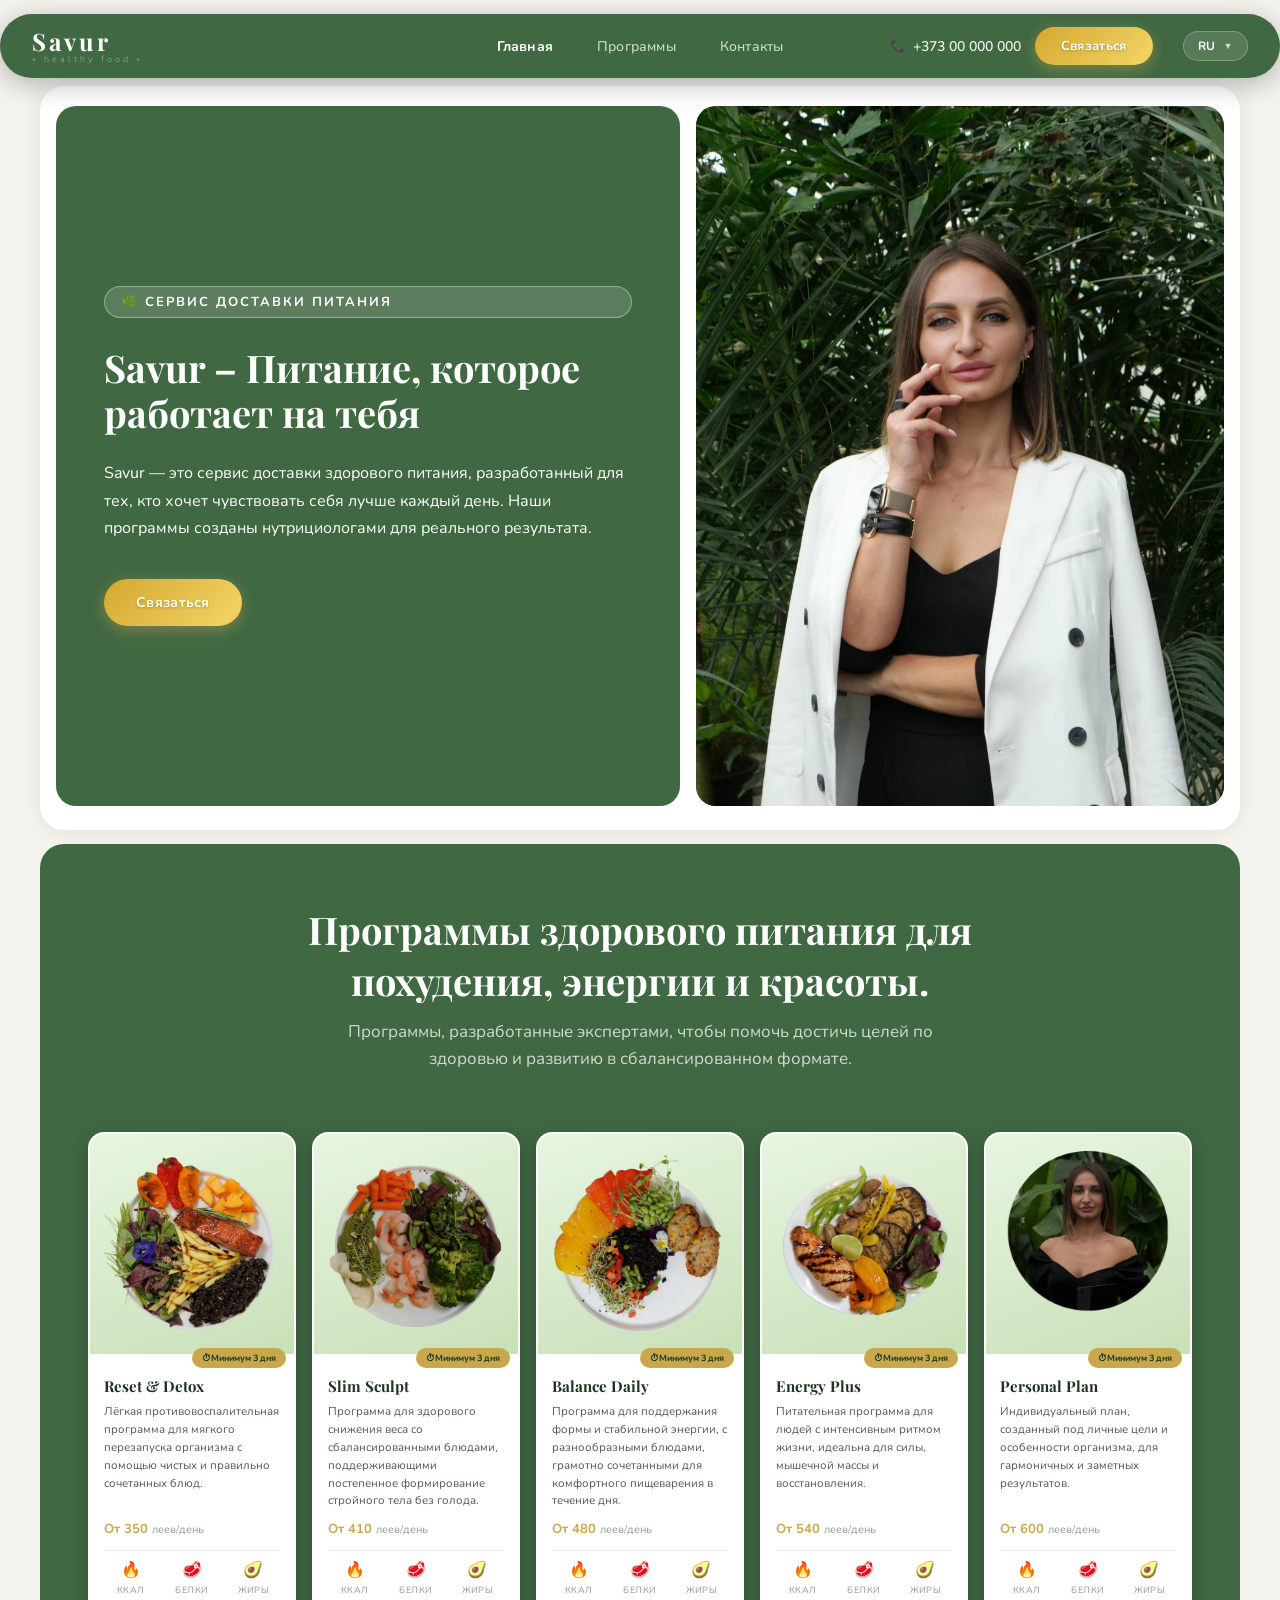
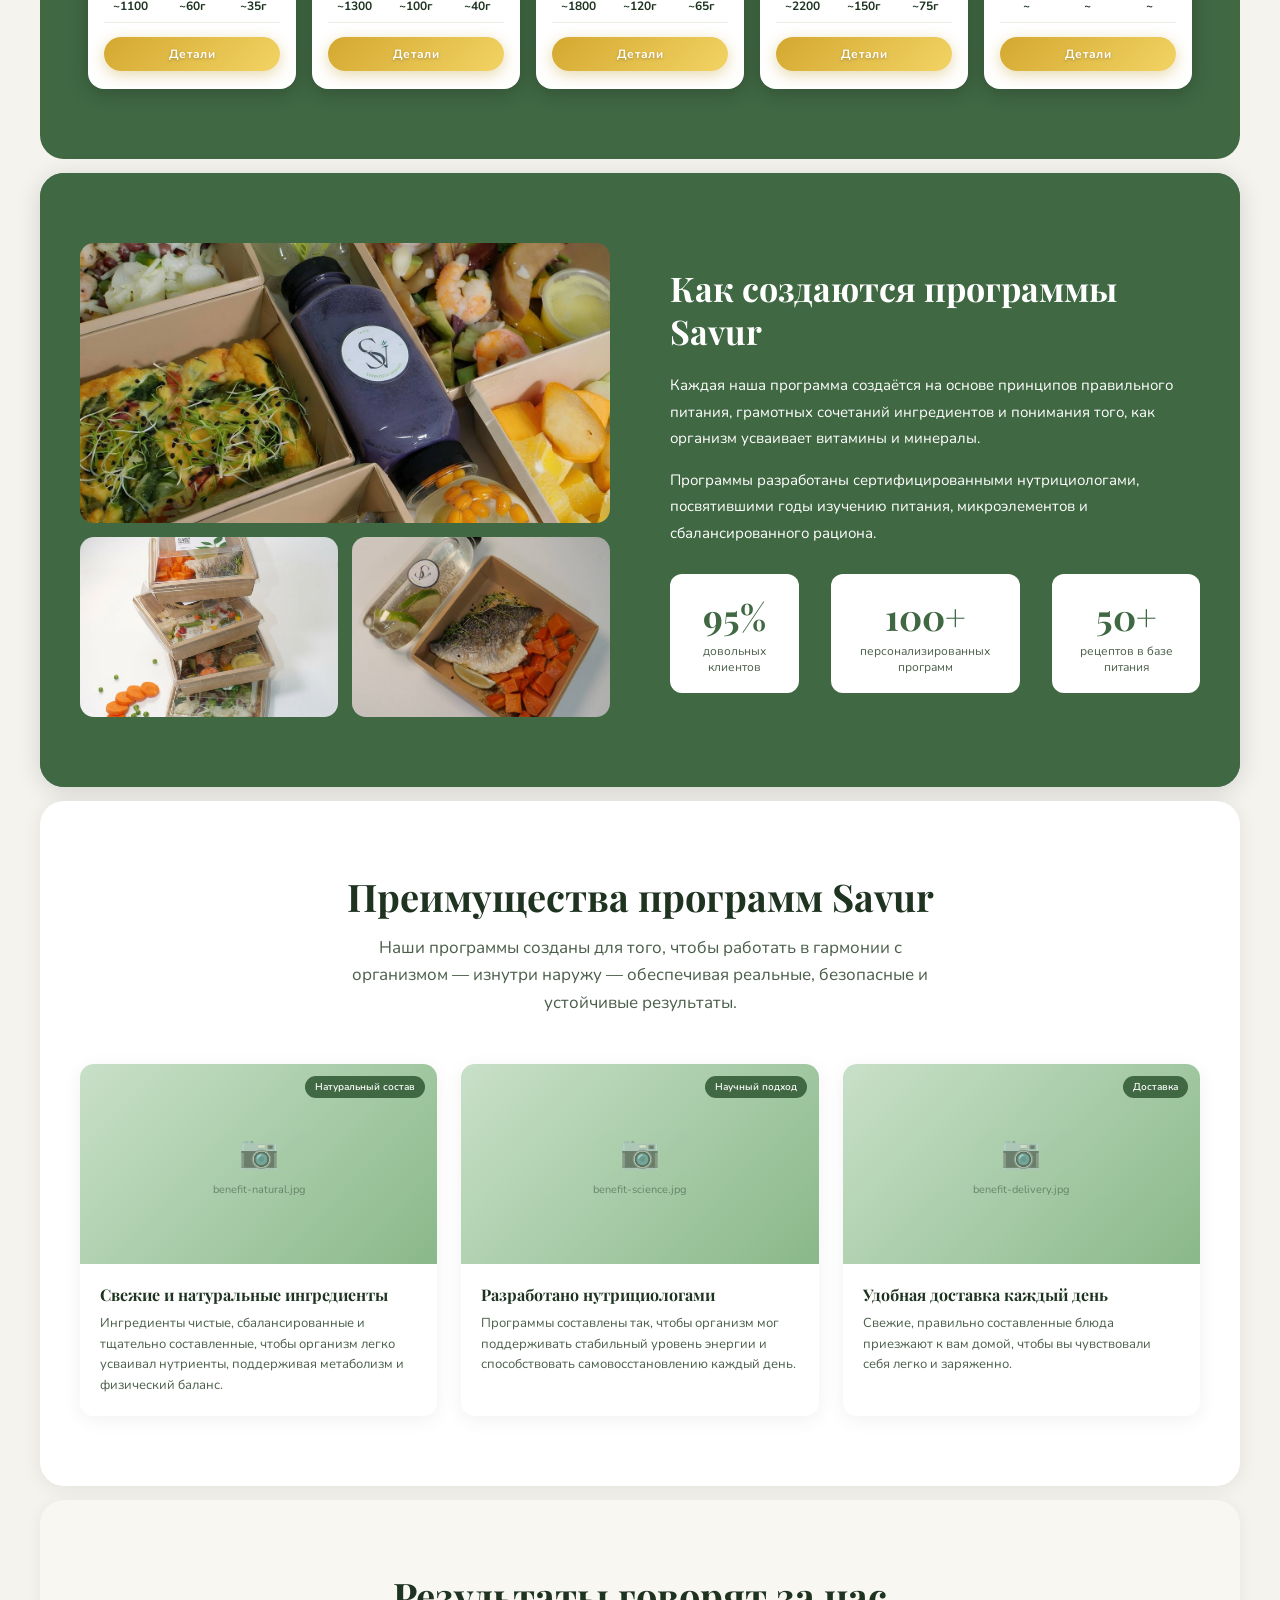
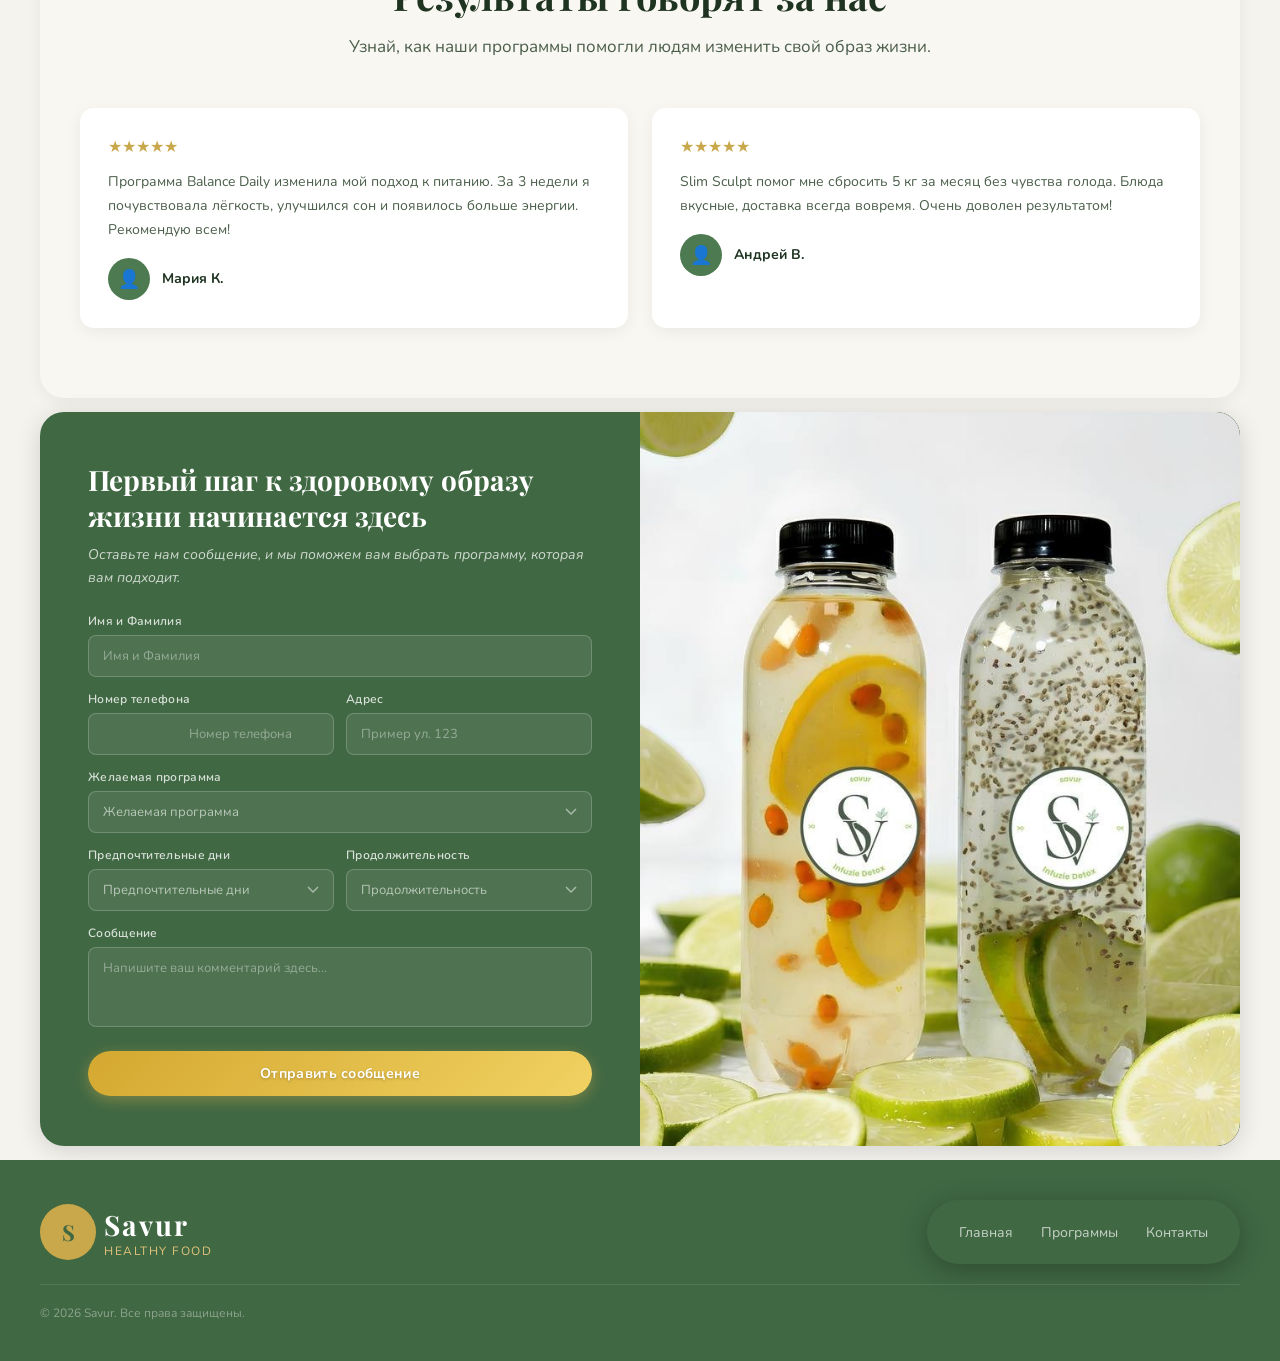
==== commit bfa1d6b6: "17,03" ====
--- a/index.html
+++ b/index.html
@@ -1804,6 +1804,7 @@
                         initialCountry: 'md',
                         preferredCountries: ['md', 'ro', 'ru', 'ua'],
                         separateDialCode: true,
+                        autoPlaceholder: 'off',
                         utilsScript: 'https://cdnjs.cloudflare.com/ajax/libs/intl-tel-input/17.0.19/js/utils.js'
                     });
                 });
--- a/mobile.css
+++ b/mobile.css
@@ -208,6 +208,25 @@
 }
 .scroll-top-btn.visible { opacity: 1; transform: translateY(0); }
 
+/* ────────────────────────────────────────────
+   INTL-TEL-INPUT — отступ для вводимых цифр
+   ──────────────────────────────────────────── */
+
+/* Поле ввода внутри intl-tel-input — сдвигаем текст правее флага и кода */
+.iti input[type="tel"],
+.iti input[type="text"],
+.phone-iti {
+  padding-left: 100px !important;
+}
+
+/* Если separateDialCode=true — флаг + код занимают ~90px,
+   добавляем ещё немного для читаемости */
+.iti--separate-dial-code input[type="tel"],
+.iti--separate-dial-code input[type="text"],
+.iti--separate-dial-code .phone-iti {
+  padding-left: 108px !important;
+}
+
 /* ════════════════════════════════════════════════
    ≤ 900px — перекрываем встроенный breakpoint
    ════════════════════════════════════════════════ */
